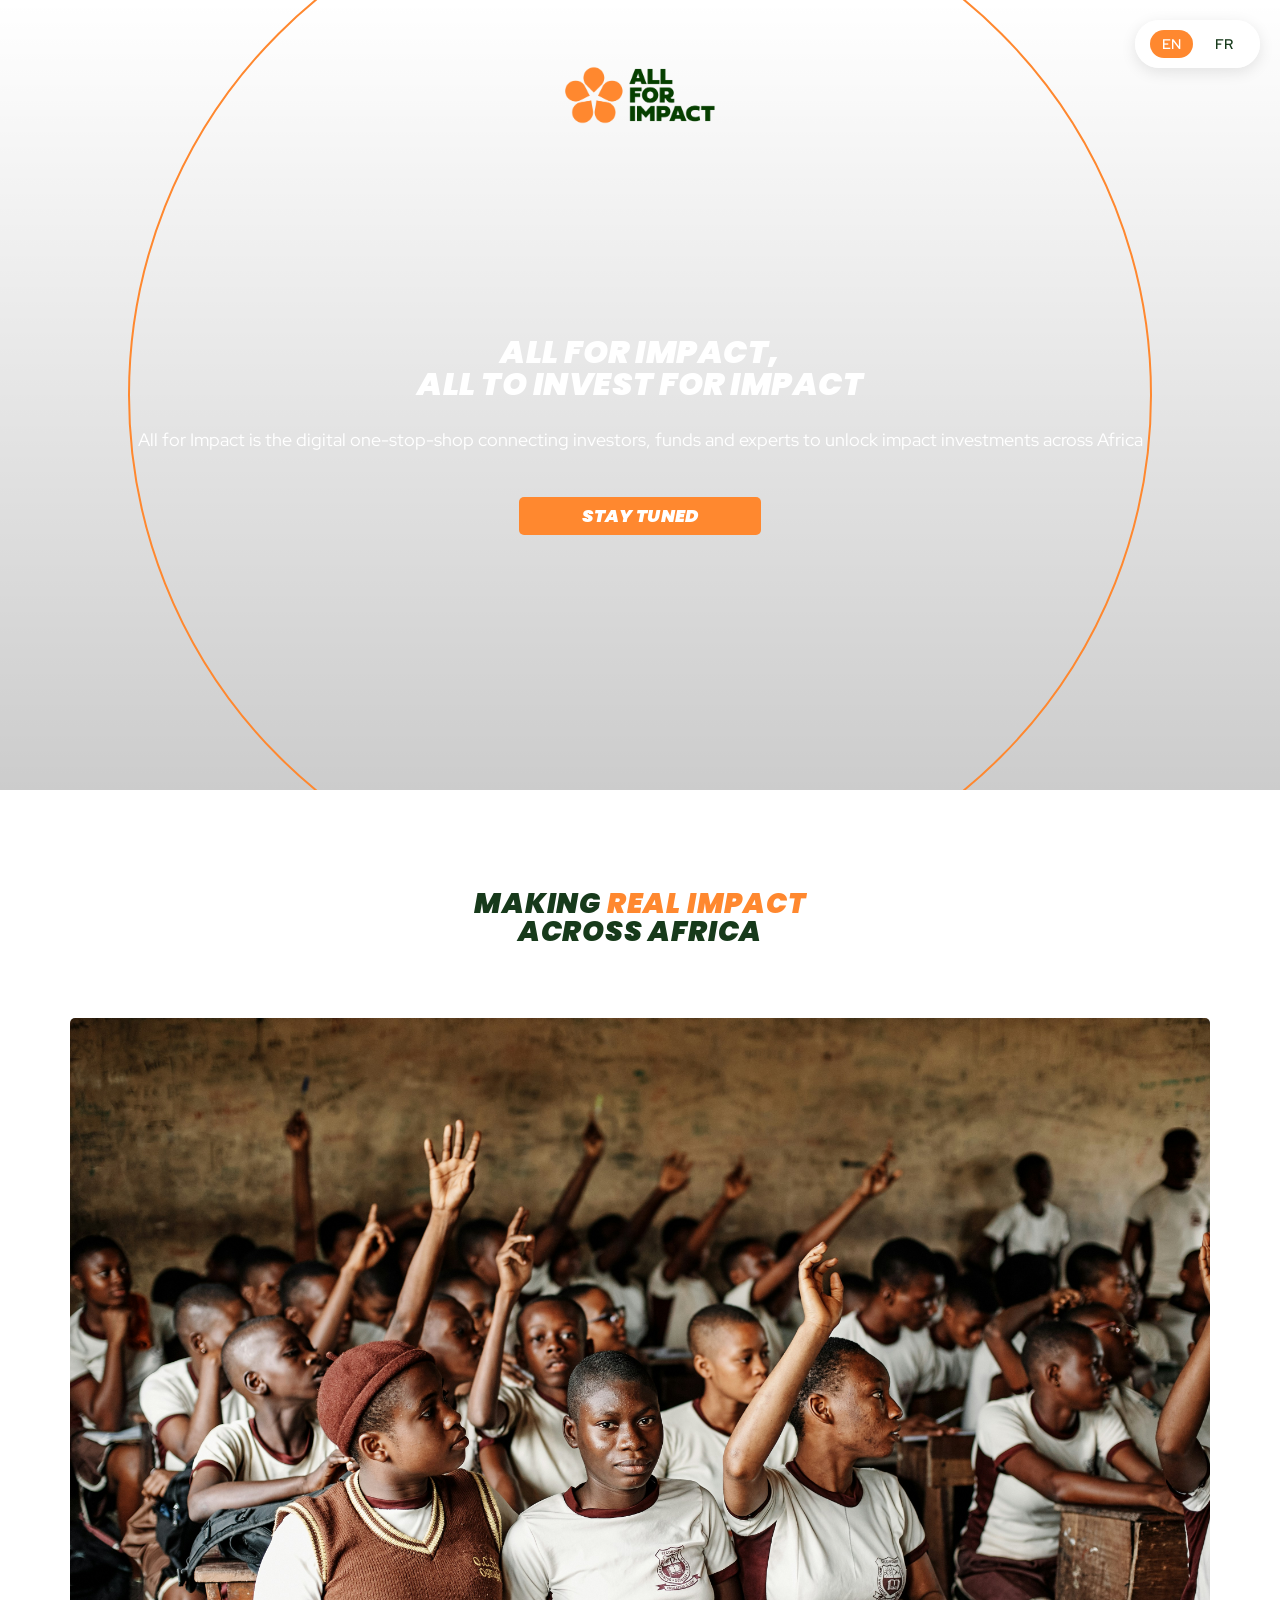
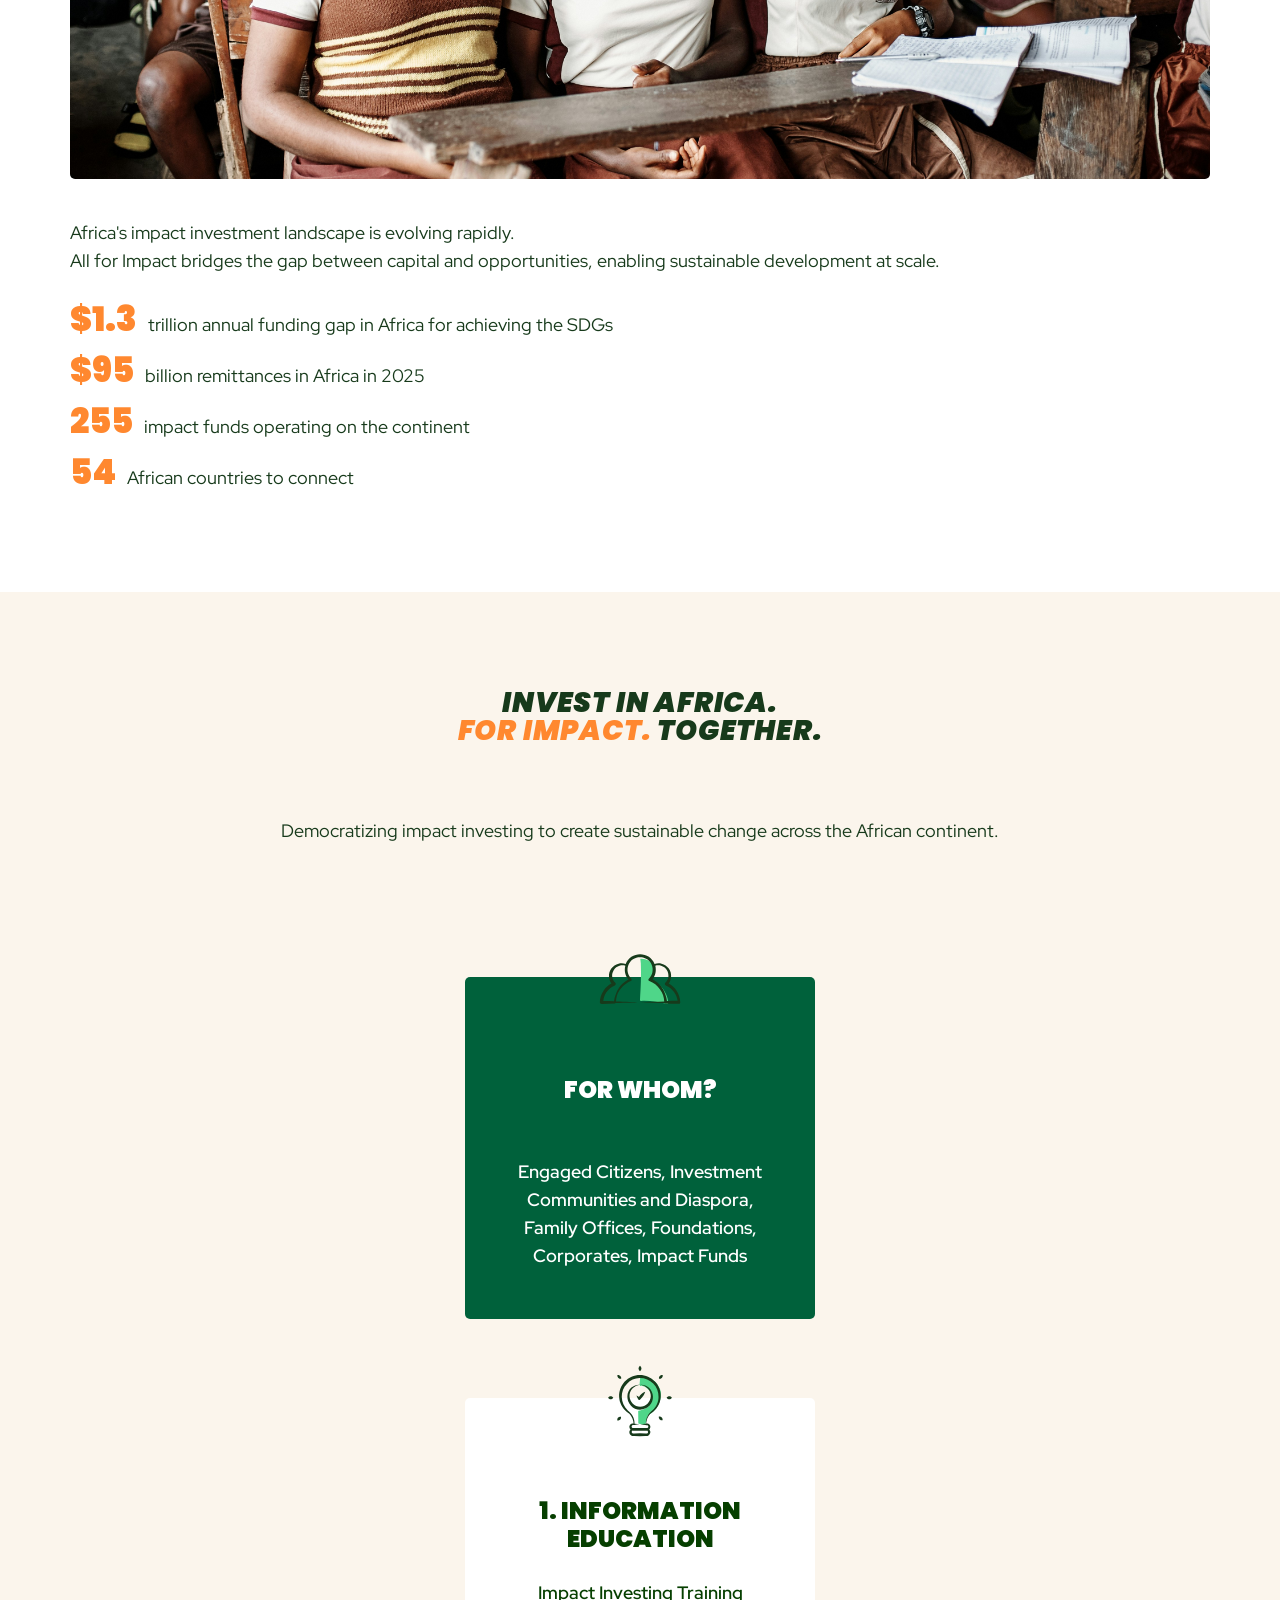
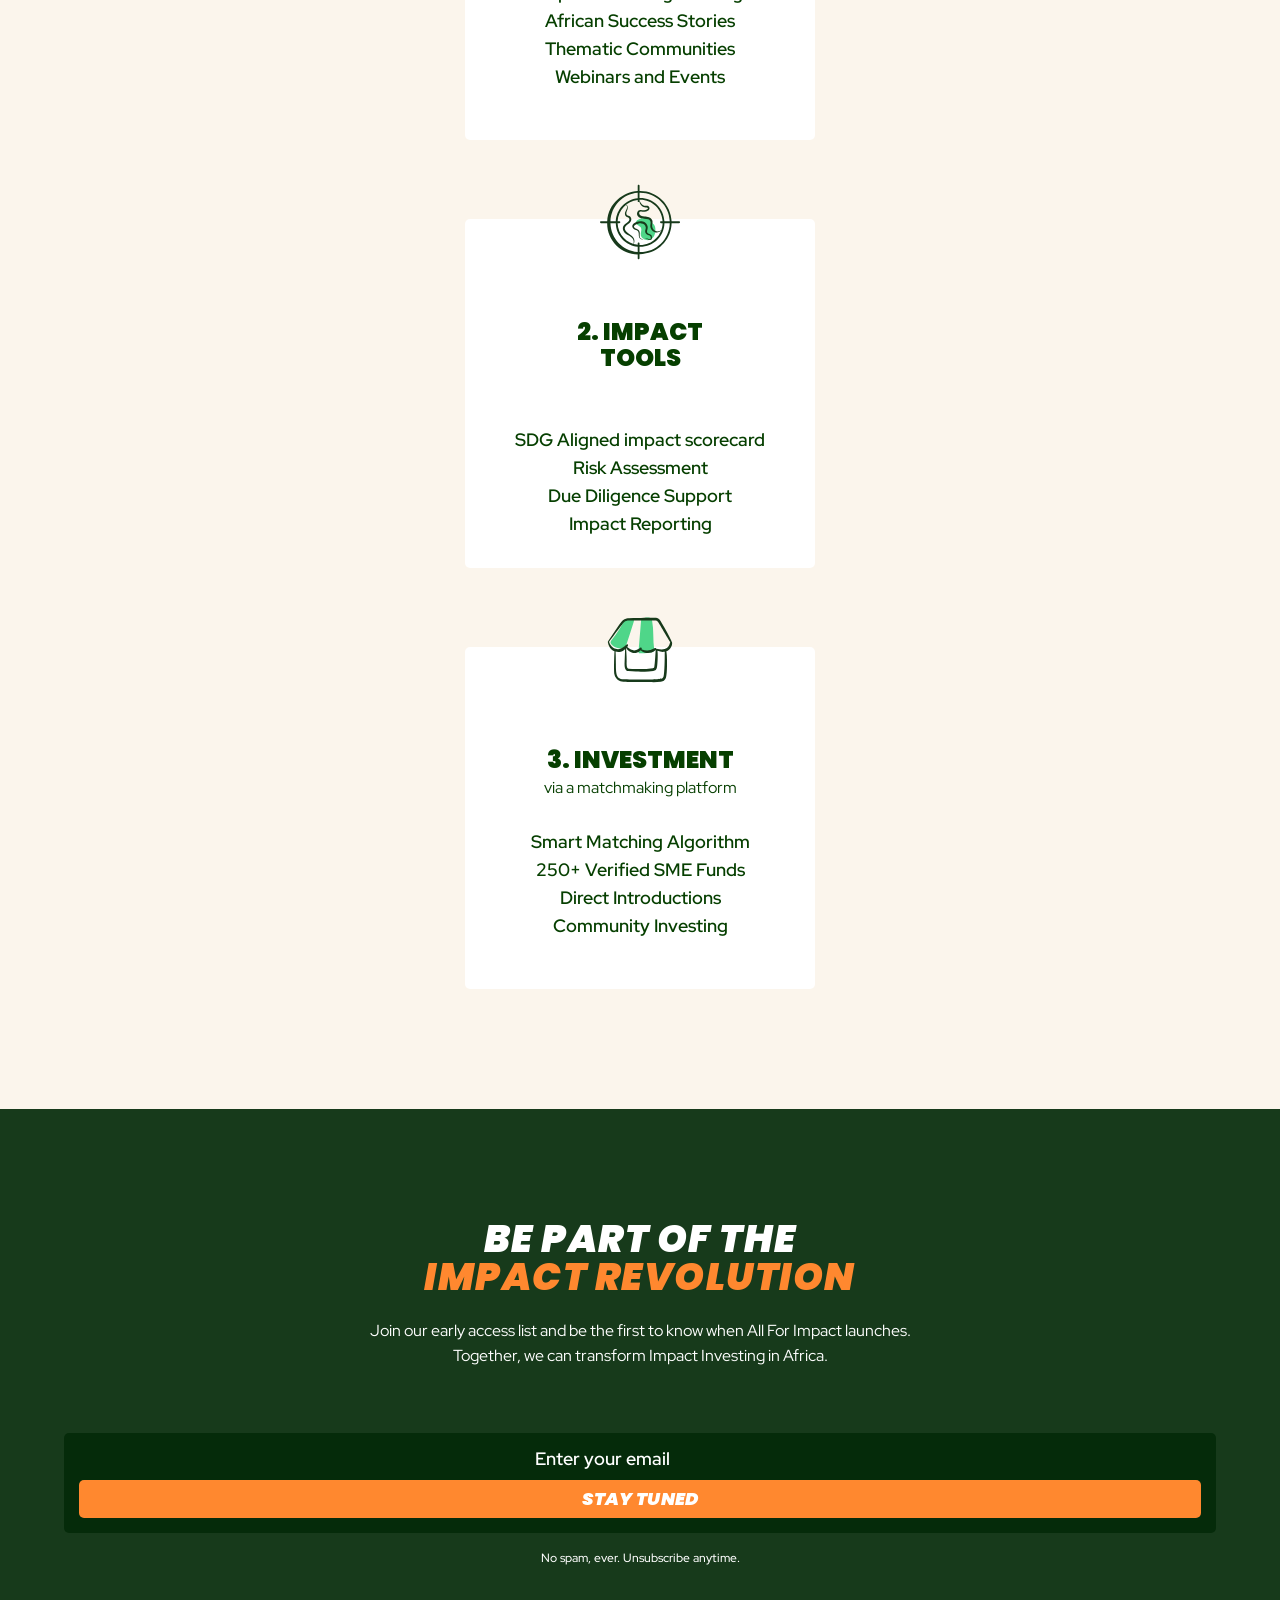
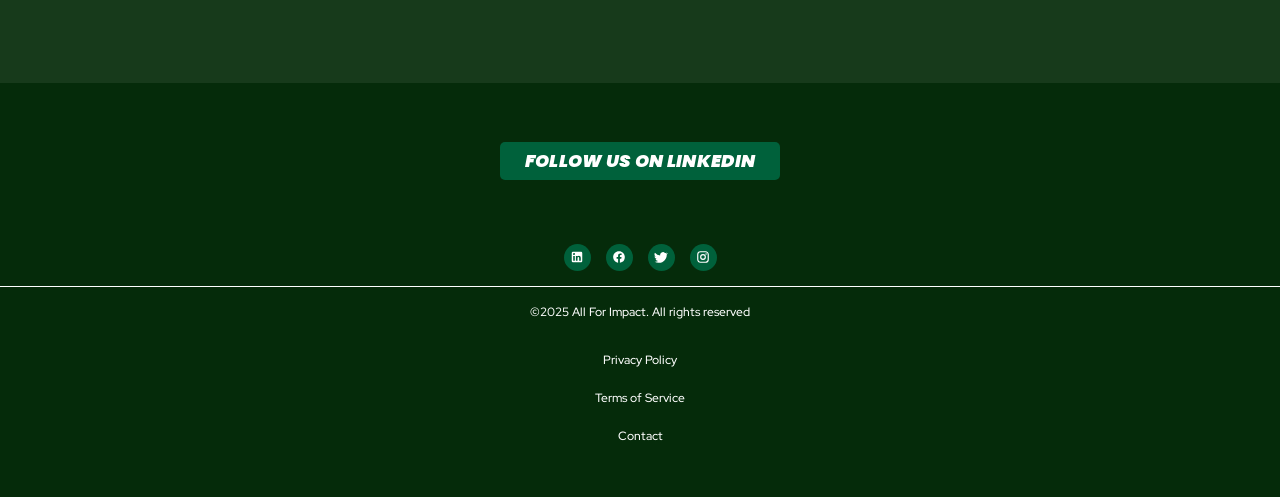
==== index.html @ 0223b040 "adapt design after review" ====
<!DOCTYPE html>
<html lang="en">
<head>
    <meta charset="UTF-8">
    <meta name="viewport" content="width=device-width, initial-scale=1.0">
    <title>All For Impact - Impact Investment Platform for Africa</title>
     <link rel="preconnect" href="https://fonts.googleapis.com">
    <link rel="preconnect" href="https://fonts.gstatic.com" crossorigin>
    <link href="https://fonts.googleapis.com/css2?family=Poppins:ital,wght@0,300;0,400;0,500;0,600;0,700;0,800;0,900;1,300;1,400;1,500;1,600;1,700;1,800;1,900&family=Red+Hat+Display:wght@300;400;500;600;700;800;900&display=swap" rel="stylesheet">
    <link rel="stylesheet" href="style.css">
    <!-- ... Tout votre CSS reste identique ... -->
    
</head>
<body>
    <!-- Language Switcher -->
    <div class="language-switcher">
        <button class="lang-btn" data-lang="en">EN</button>
        <button class="lang-btn" data-lang="fr">FR</button>
    </div>

    <!-- Hero Section -->
    <section class="hero">
        <div class="logo">
            <img src="images/logo.png" alt="All For Impact Logo">
        </div>
        <h1 data-i18n-html="hero.title"></h1>
        <p class="hero-subtitle" data-i18n="hero.subtitle"></p>
        <a href="#join" class="cta-btn" data-i18n="hero.cta"></a>
    </section>

    <!-- Impact Section -->
    <section class="impact-section">
        <div class="container">
            <h2 class="section-title" data-i18n-html="impact.title"></h2>

            <div class="impact-layout">
                <div>
                    <img src="images/kids.jpg" 
                         alt="Students in African classroom" 
                         class="impact-image">
                </div>

                <div class="impact-text-content">
                    <p data-i18n-html="impact.description"></p>

                    <div class="stats-grid">
                        <div class="stat-item">
                            <span class="stat-number" data-i18n="impact.stat1.number"></span>
                            <span class="stat-label" data-i18n="impact.stat1.label"></span>
                        </div>
                        <div class="stat-item">
                            <span class="stat-number" data-i18n="impact.stat2.number"></span>
                            <span class="stat-label" data-i18n="impact.stat2.label"></span>
                        </div>
                        <div class="stat-item">
                            <span class="stat-number" data-i18n="impact.stat3.number"></span>
                            <span class="stat-label" data-i18n="impact.stat3.label"></span>
                        </div>
                        <div class="stat-item">
                            <span class="stat-number" data-i18n="impact.stat4.number"></span>
                            <span class="stat-label" data-i18n="impact.stat4.label"></span>
                        </div>
                    </div>
                </div>
            </div>
        </div>
    </section>

    <section class="pillars-section">
    <div class="container">
        <div class="pillars-intro">
            <h2 class="section-title" data-i18n-html="pillars.title"></h2>
            <p class="pillars-subtitle" data-i18n-html="pillars.subtitle"></p>
        </div>
        <div class="pillars-grid">
            <!-- FOR WHOM -->
            <div class="pillar-card primary">
                <div class="pillar-icon">
                    <img src="images/SVG/people.svg" alt="People Icon">
                </div>
                <h3 class="pillar-title" data-i18n-html="pillars.forWhom.title"></h3>
                <ul class="pillar-list">
                    <li data-i18n-html="pillars.forWhom.content"></li>
                </ul>
            </div>

            <!-- INFORMATION EDUCATION -->
            <div class="pillar-card">
                <div class="pillar-icon">
                    <img src="images/SVG/light.svg" alt="Education Icon">
                </div>
                <h3 class="pillar-title" data-i18n-html="pillars.information.title"></h3>
                <ul class="pillar-list">
                    <li data-i18n-html="pillars.information.content"></li>
                </ul>
            </div>

            <!-- IMPACT -->
            <div class="pillar-card">
                <div class="pillar-icon">
                    <img src="images/SVG/impact.svg" alt="Impact Icon">
                </div>
                <h3 class="pillar-title" data-i18n-html="pillars.impact.title"></h3>
                <ul class="pillar-list">
                    <li data-i18n-html="pillars.impact.content"></li>
                </ul>
            </div>

            <!-- INVESTMENT -->
            <div class="pillar-card">
                <div class="pillar-icon">
                    <img src="images/SVG/marketplace.svg" alt="Investment Icon">
                </div>
                <h3 class="pillar-title" data-i18n-html="pillars.investment.title"></h3>
                <ul class="pillar-list mt-m15">
                    <li data-i18n-html="pillars.investment.content"></li>
                </ul>
            </div>
        </div>
    </div>
</section>

    <!-- Footer -->
    <section class="cta-footer" id="join">
        <div class="cta-content">
            <h2 data-i18n-html="cta.title"></h2>
            <p data-i18n-html="cta.subtitle"></p>

            <!-- Formulaire Mailchimp -->
             <form class="email-form" 
                  method="POST" 
                  target="_blank"
                  onsubmit="return handleMailchimpSubmit(event)">
                
                <!-- Email Field -->
                <input type="email" 
                       name="EMAIL" 
                       class="email-input" 
                       data-i18n-placeholder="cta.emailPlaceholder" 
                       required>
                
                <!-- Hidden Language Field -->
                <input type="hidden" name="LANG" id="langField" value="">
                
                <!-- Anti-bot field (keep exactly as is) -->
                <div style="position: absolute; left: -5000px;" aria-hidden="true">
                    <input type="text" name="b_ca86690bcd087bc874cc2f0c2_4f36b87874" tabindex="-1" value="">
                </div>
                
                <button type="submit" class="email-submit" data-i18n="cta.button"></button>
            </form>
             <!-- Success Message -->
            <div class="success-message" id="successMessage"></div>
            <p class="no-spam" data-i18n="cta.noSpam"></p>
        </div>

        <div class="social-section">
            <a href="https://www.linkedin.com/company/all-for-impact/" 
            class="follow-btn" data-i18n="social.followLinkedIn" target="_blank"></a>

            <div class="social-icons">
                <a href="https://www.linkedin.com/company/all-for-impact/" class="social-icon" aria-label="LinkedIn" target="_blank">
                    <svg viewBox="0 0 24 24">
                        <path d="M19 3a2 2 0 0 1 2 2v14a2 2 0 0 1-2 2H5a2 2 0 0 1-2-2V5a2 2 0 0 1 2-2h14m-.5 15.5v-5.3a3.26 3.26 0 0 0-3.26-3.26c-.85 0-1.84.52-2.32 1.3v-1.11h-2.79v8.37h2.79v-4.93c0-.77.62-1.4 1.39-1.4a1.4 1.4 0 0 1 1.4 1.4v4.93h2.79M6.88 8.56a1.68 1.68 0 0 0 1.68-1.68c0-.93-.75-1.69-1.68-1.69a1.69 1.69 0 0 0-1.69 1.69c0 .93.76 1.68 1.69 1.68m1.39 9.94v-8.37H5.5v8.37h2.77z"/>
                    </svg>
                </a>
                <a href="#" class="social-icon" aria-label="Facebook">
                    <svg viewBox="0 0 24 24">
                        <path d="M12 2.04C6.5 2.04 2 6.53 2 12.06C2 17.06 5.66 21.21 10.44 21.96V14.96H7.9V12.06H10.44V9.85C10.44 7.34 11.93 5.96 14.22 5.96C15.31 5.96 16.45 6.15 16.45 6.15V8.62H15.19C13.95 8.62 13.56 9.39 13.56 10.18V12.06H16.34L15.89 14.96H13.56V21.96A10 10 0 0 0 22 12.06C22 6.53 17.5 2.04 12 2.04Z"/>
                    </svg>
                </a>
                <a href="#" class="social-icon" aria-label="Twitter">
                    <svg viewBox="0 0 24 24">
                        <path d="M22.46 6c-.85.38-1.78.64-2.75.76a4.8 4.8 0 0 0 2.1-2.66c-.93.55-1.95.95-3.04 1.17a4.77 4.77 0 0 0-8.13 4.35A13.54 13.54 0 0 1 1.64 4.92a4.75 4.75 0 0 0 1.48 6.37 4.74 4.74 0 0 1-2.16-.6v.06c0 2.3 1.64 4.22 3.82 4.66a4.78 4.78 0 0 1-2.16.08 4.77 4.77 0 0 0 4.46 3.31A9.57 9.57 0 0 1 1 20.12 13.5 13.5 0 0 0 8.29 22c8.75 0 13.54-7.25 13.54-13.54 0-.21 0-.41-.01-.62.93-.67 1.74-1.5 2.38-2.45z"/>
                    </svg>
                </a>
                <a href="#" class="social-icon" aria-label="Instagram">
                    <svg viewBox="0 0 24 24">
                        <path d="M7.8,2H16.2C19.4,2 22,4.6 22,7.8V16.2A5.8,5.8 0 0,1 16.2,22H7.8C4.6,22 2,19.4 2,16.2V7.8A5.8,5.8 0 0,1 7.8,2M7.6,4A3.6,3.6 0 0,0 4,7.6V16.4C4,18.39 5.61,20 7.6,20H16.4A3.6,3.6 0 0,0 20,16.4V7.6C20,5.61 18.39,4 16.4,4H7.6M17.25,5.5A1.25,1.25 0 0,1 18.5,6.75A1.25,1.25 0 0,1 17.25,8A1.25,1.25 0 0,1 16,6.75A1.25,1.25 0 0,1 17.25,5.5M12,7A5,5 0 0,1 17,12A5,5 0 0,1 12,17A5,5 0 0,1 7,12A5,5 0 0,1 12,7M12,9A3,3 0 0,0 9,12A3,3 0 0,0 12,15A3,3 0 0,0 15,12A3,3 0 0,0 12,9Z"/>
                    </svg>
                </a>
            </div>

            <div class="footer-content">
                <div data-i18n="footer.copyright"></div>
                <div class="footer-links">
                    <a href="#" data-i18n="footer.privacy"></a>
                    <a href="#" data-i18n="footer.terms"></a>
                    <a href="#" data-i18n="footer.contact"></a>
                </div>
            </div>
        </div>
    </section>

    <!-- ============================================ -->
    <!-- NOUVEAU JAVASCRIPT AVEC CHARGEMENT JSON -->
    <!-- ============================================ -->
    
    <!-- Script Netlify Identity (pour authentification CMS) -->
    <script src="https://identity.netlify.com/v1/netlify-identity-widget.js"></script>

    <script>
        // ============================================
        // VARIABLES GLOBALES
        // ============================================
        
        // Variable pour stocker les traductions (sera remplie depuis les JSON)
        let translations = {
            en: {},
            fr: {}
        };
        
        // Variable pour stocker la config générale
        let siteConfig = {};

        // Variable pour stocker les images
        let siteImages = {};  

        // ============================================
        // CHARGEMENT DU CONTENU DEPUIS LES FICHIERS JSON
        // ============================================
        
        async function loadContent() {
            try {
             
                // Charger le contenu français
                const frResponse = await fetch('/content/fr.json');
                if (!frResponse.ok) throw new Error('Erreur chargement FR');
                translations.fr = await frResponse.json();
               
                
                // Charger le contenu anglais
                const enResponse = await fetch('/content/en.json');
                if (!enResponse.ok) throw new Error('Erreur chargement EN');
                translations.en = await enResponse.json();
               
                
                // Charger la configuration
                const configResponse = await fetch('/content/config.json');
                if (!configResponse.ok) throw new Error('Erreur chargement config');
                siteConfig = await configResponse.json();
        
                // Charger les images
                const imagesResponse = await fetch('/content/images.json');
                siteImages = await imagesResponse.json();


                // Mettre à jour les images dynamiquement
                updateImages(siteImages);
                updateConfig(siteConfig);
                // Mettre à jour les liens sociaux dynamiquement
                updateSocialLinks(siteConfig.socialLinks);
                
                // Initialiser la langue
                const initialLang = getInitialLanguage();
                applyTranslations(initialLang);
            
                
            } catch (error) {
                console.error('❌ Erreur lors du chargement:', error);
                
                // FALLBACK : Si les fichiers JSON ne chargent pas, utiliser le contenu de secours
                console.warn('⚠️ Utilisation du contenu de secours (fallback)');
                useFallbackContent();
            }
        }

        // ============================================
        // CONTENU DE SECOURS (si JSON ne charge pas)
        // ============================================
        
        function useFallbackContent() {
            // Copier votre contenu actuel ici en cas d'erreur
            translations = {
                en: {
                    hero: {
                        title: "ALL FOR IMPACT,<br> ALL TO INVEST FOR IMPACT",
                        subtitle: "All for Impact is the digital one-stop-shop connecting investors, funds and experts to unlock impact investments across Africa",
                        cta: "STAY TUNED"
                    },
                    impact: {
                        title: "MAKING <span class='orange'>REAL IMPACT</span><br>ACROSS AFRICA",
                        description: "Africa's impact investment landscape is evolving rapidly. <br> All for Impact bridges the gap between capital and opportunities, enabling sustainable development at scale.",
                        stat1: {
                            number: "$1.3",
                            label: "trillion annual funding gap in Africa for achieving the SDGs"
                        },
                        stat2: {
                            number: "$95",
                            label: "billion remittances in Africa in 2025"
                        },
                        stat3: {
                            number: "255",
                            label: "impact funds operating on the continent"
                        },
                        stat4: {
                            number: "54",
                            label: "African countries to connect"
                        }
                    },
                    pillars: {
                        title: "INVEST IN AFRICA.<br><span class='orange'>FOR IMPACT.</span> TOGETHER.",
                        subtitle: "Democratizing impact investing to create sustainable change across the African continent.",
                        forWhom: {
                            title: "FOR WHOM?<br><span style='display: block; margin-top: 2px; opacity: 0;'>.</span>",
                            content: "Engaged Citizens, Investment Communities and Diaspora, Family Offices, Foundations, Corporates, Impact Funds"
                        },
                        information: {
                            title: "1. INFORMATION<br><span style='display: block; margin-top: 2px;'>EDUCATION</span>",
                            content: "Impact Investing Training<br>African Success Stories<br>Thematic Communities<br>Webinars and Events"
                        },
                        impact: {
                            title: "2. IMPACT <br> TOOLS <br><span style='display: block; margin-top: 2px; opacity: 0;'>.</span>",
                            content: "SDG Aligned impact scorecard <br>Risk Assessment<br>Due Diligence Support<br>Impact Reporting"
                        },
                        investment: {
                            title: "3. INVESTMENT<br><span style='font-size: 16px; font-weight: 400; font-family: Red Hat Display, sans-serif; display: block; margin-top: 2px;'>via a matchmaking platform</span>",
                            content: "Smart Matching Algorithm<br>250+ Verified SME Funds<br>Direct Introductions<br>Community Investing"
                        }
                    },
                    cta: {
                        title: "BE PART OF THE<br><span class='orange'>IMPACT REVOLUTION</span>",
                        subtitle: "Join our early access list and be the first to know when All For Impact launches.<br>Together, we can transform Impact Investing in Africa.",
                        emailPlaceholder: "Enter your email",
                        button: "STAY TUNED",
                        noSpam: "No spam, ever. Unsubscribe anytime.",
                        successMessage: "Thank you! Check your email to confirm your subscription."
                    },
                    social: {
                        followLinkedIn: "FOLLOW US ON LINKEDIN"
                    },
                    footer: {
                        copyright: "©2025 All For Impact. All rights reserved",
                        privacy: "Privacy Policy",
                        terms: "Terms of Service",
                        contact: "Contact"
                    }
                },
                fr: {
                    hero: {
                        title: "TOUT POUR L'IMPACT,<br> TOUS POUR INVESTIR AVEC IMPACT",
                        subtitle: "All for Impact est une plateforme digitale « one-stop-shop » qui connecte investisseurs, fonds et experts afin de libérer le potentiel de l'investissement à impact à travers l'Afrique.",
                        cta: "RESTEZ INFORMÉ.E"
                    },
                    impact: {
                        title: "UN IMPACT <span class='orange'>CONCRET</span><br>À L'ÉCHELLE DU CONTINENT AFRICAIN",
                        description: "L'écosystème de l'investissement à impact en Afrique évolue rapidement. All for Impact crée le lien entre ceux qui souhaitent investir pour des causes qui leur tiennent à cœur et les opportunités d'investissement à impact, pour permettre un développement durable et responsable sur le continent.",
                        stat1: {
                            number: "1 300",
                            label: "milliards USD de déficit annuel de financement pour atteindre les ODD en Afrique"
                        },
                        stat2: {
                            number: "90",
                            label: "milliards USD de flux de la diaspora vers le continent"
                        },
                        stat3: {
                            number: "255",
                            label: "fonds à impact actifs sur le continent"
                        },
                        stat4: {
                            number: "54",
                            label: "pays africains à connecter"
                        }
                    },
                    pillars: {
                        title: "INVESTIR EN AFRIQUE.<br><span class='orange'>POUR L'IMPACT.</span> ENSEMBLE.",
                        subtitle: "Démocratiser l'investissement à impact pour générer un changement durable à travers le continent africain.",
                        forWhom: {
                            title: "POUR QUI ?<br><span style='display: block; margin-top: 2px; opacity: 0;'>.</span>",
                            content: "Citoyens engagés, Communautés d'investisseurs et diasporas, Family offices & fondations, Entreprises & fonds à impact"
                        },
                        information: {
                            title: "1. INFORMATION<br><span style='display: block; margin-top: 2px;'>& FORMATION</span>",
                            content: "Formation à l'investissement à impact<br>Success stories africaines<br>Communautés thématiques<br>Webinaires et événements"
                        },
                        impact: {
                            title: "2. IMPACT<br>OUTILS<span style='display: block; margin-top: 2px; opacity: 0;'>.</span>",
                            content: "Scorecard à impact alignée sur les ODD<br>Analyse des risques<br>Appui à la due diligence<br>Reporting d'impact"
                        },
                        investment: {
                            title: "3. INVESTISSEMENT<br><span style='font-size: 16px; font-weight: 400; font-family: Red Hat Display, sans-serif; display: block; margin-top: 2px;'>via plateforme de mise en relation</span>",
                            content: "Mise en relation intelligente <br>Plus de 250 fonds PME vérifiés<br>Investissement communautaire<br>"
                        }
                    },
                    cta: {
                        title: "SOYEZ<span class='orange'> ACTEURS DE L'IMPACT</span>",
                        subtitle: "Inscrivez-vous à la liste d'accès anticipé et soyez informé·e en priorité du lancement d'All for Impact.<br>Ensemble, développons l'investissement à impact en Afrique.",
                        emailPlaceholder: "Entrez votre adresse email",
                        button: "RESTEZ INFORMÉ.E",
                        noSpam: "Aucun spam. Désinscription possible à tout moment.",
                        successMessage: "Merci ! Vérifiez votre boîte mail pour confirmer votre inscription."
                    },
                    social: {
                        followLinkedIn: "SUIVEZ-NOUS SUR LINKEDIN"
                    },
                    footer: {
                        copyright: "©2025 All For Impact. Tous droits réservés",
                        privacy: "Politique de confidentialité",
                        terms: "Conditions d'utilisation",
                        contact: "Contact"
                    }
                }
            };
            
            // Appliquer les traductions en mode fallback
            const initialLang = getInitialLanguage();
            applyTranslations(initialLang);
        }
        function updateImages(images) {
            if (!images) return;
            
            // Logo
            const logoImg = document.querySelector('.logo img');
            if (logoImg && images.logo) logoImg.src = images.logo;
            
            // Image hero (fond - si vous voulez le rendre dynamique)
            const heroSection = document.querySelector('.hero');
            if (heroSection && images.hero) {
                heroSection.style.backgroundImage = `linear-gradient(rgba(0, 0, 0, 0), rgba(0, 0, 0, 0.2)), url('${images.hero}')`;
            }
            
            // Image des enfants
            const kidsImg = document.querySelector('.impact-image');
            if (kidsImg && images.kids) kidsImg.src = images.kids;
            
            // Icônes des piliers
            if (images.pillars_icons) {
                const pillarsIcons = document.querySelectorAll('.pillar-icon img');
                if (pillarsIcons.length >= 4) {
                    pillarsIcons[0].src = images.pillars_icons.people;
                    pillarsIcons[1].src = images.pillars_icons.light;
                    pillarsIcons[2].src = images.pillars_icons.impact;
                    pillarsIcons[3].src = images.pillars_icons.marketplace;
                }
            }
        }
        function updateConfig(config) {
            if (!config) return;

            // Mettre à jour l'URL Mailchimp
            const form = document.getElementById('mailchimpForm');
            if (form && config.mailchimpUrl) {
                form.action = config.mailchimpUrl;
            }

            // SEO - meta description
            const metaDesc = document.querySelector('meta[name="description"]');
            if (metaDesc && config.seoDescription) {
                metaDesc.setAttribute('content', config.seoDescription);
            }

            // Titre de la page
            if (config.siteName) {
                document.title = config.siteName + " - Impact Investment Platform for Africa";
            }
        }
        // ============================================
        // MISE À JOUR DES LIENS SOCIAUX
        // ============================================
        
        function updateSocialLinks(links) {
            if (!links) return;
            
            // Mettre à jour le bouton "Follow us on LinkedIn"
            const followBtn = document.querySelector('a.follow-btn');
            if (followBtn) followBtn.href = links.linkedin;
            
            // Mettre à jour les icônes sociales
            const socialIcons = document.querySelectorAll('.social-icon');
            if (socialIcons.length >= 4) {
                socialIcons[0].href = links.linkedin;  // LinkedIn
                socialIcons[1].href = links.facebook;  // Facebook
                socialIcons[2].href = links.twitter;   // Twitter
                socialIcons[3].href = links.instagram; // Instagram
            }
        }

        // ============================================
        // GESTION DES LANGUES
        // ============================================
        
        // Détecter la langue du navigateur
        function getBrowserLanguage() {
            const lang = navigator.language || navigator.userLanguage;
            return lang.startsWith('fr') ? 'fr' : 'en';
        }

        // Récupérer la langue sauvegardée ou celle du navigateur
        function getInitialLanguage() {
            return localStorage.getItem('preferredLanguage') || getBrowserLanguage();
        }

        // Appliquer les traductions sur la page
        function applyTranslations(lang) {
            const t = translations[lang];
            
            if (!t) {
                console.error('❌ Traduction non disponible pour:', lang);
                return;
            }
            
            
            // Mettre à jour tous les éléments avec data-i18n
            document.querySelectorAll('[data-i18n]').forEach(element => {
                const key = element.getAttribute('data-i18n');
                const value = key.split('.').reduce((obj, k) => obj?.[k], t);
                
                if (value) {
                    if (element.tagName === 'INPUT') {
                        element.placeholder = value;
                    } else {
                        element.textContent = value;
                    }
                }
            });

            // Mettre à jour les éléments avec du HTML (pour <br> et <span>)
            document.querySelectorAll('[data-i18n-html]').forEach(element => {
                const key = element.getAttribute('data-i18n-html');
                const value = key.split('.').reduce((obj, k) => obj?.[k], t);
                
                if (value) {
                    element.innerHTML = value;
                }
            });

            // Mettre à jour les placeholders séparément
            document.querySelectorAll('[data-i18n-placeholder]').forEach(element => {
                const key = element.getAttribute('data-i18n-placeholder');
                const value = key.split('.').reduce((obj, k) => obj?.[k], t);
                
                if (value) {
                    element.placeholder = value;
                }
            });

            // Mettre à jour le bouton actif
            document.querySelectorAll('.lang-btn').forEach(btn => {
                btn.classList.toggle('active', btn.getAttribute('data-lang') === lang);
            });

            // Mettre à jour l'attribut lang du HTML
            document.documentElement.lang = lang;

            // Sauvegarder la préférence
            localStorage.setItem('preferredLanguage', lang);
        }

        // ============================================
        // INITIALISATION AU CHARGEMENT DE LA PAGE
        // ============================================
        
        document.addEventListener('DOMContentLoaded', function() {
        
            // Charger le contenu depuis les fichiers JSON
            loadContent();

            // Boutons de changement de langue
            document.querySelectorAll('.lang-btn').forEach(btn => {
                btn.addEventListener('click', function() {
                    const lang = this.getAttribute('data-lang');
                    applyTranslations(lang);
                });
            });
        });

        // ============================================
        // FORMULAIRE MAILCHIMP
        // ============================================
        
        function handleMailchimpSubmit(event) {
            // Mettre à jour le champ de langue avant soumission
            const lang = localStorage.getItem('preferredLanguage') || 'en';
            document.getElementById('langField').value = lang;
            
            // Récupérer le message de succès
            const t = translations[lang];
            const successMsg = t?.cta?.successMessage || "Thank you!";
            
            // Afficher le message de succès après un court délai
            setTimeout(() => {
                const successElement = document.getElementById('successMessage');
                if (successElement) {
                    successElement.textContent = successMsg;
                    successElement.classList.add('show');
                    
                    // Masquer le message après 5 secondes
                    setTimeout(() => {
                        successElement.classList.remove('show');
                    }, 5000);
                }
            }, 500);
            
            // Laisser le formulaire se soumettre normalement
            return true;
        }

        // ============================================
        // SMOOTH SCROLL POUR LES LIENS D'ANCRAGE
        // ============================================
        
        document.querySelectorAll('a[href^="#"]').forEach(anchor => {
            anchor.addEventListener('click', function (e) {
                e.preventDefault();
                const target = document.querySelector(this.getAttribute('href'));
                if (target) {
                    target.scrollIntoView({ behavior: 'smooth' });
                }
            });
        });

        // ============================================
        // AUTHENTIFICATION NETLIFY IDENTITY
        // ============================================
        
        if (window.netlifyIdentity) {
            window.netlifyIdentity.on("init", user => {
                if (!user) {
                    window.netlifyIdentity.on("login", () => {
                        document.location.href = "/admin/";
                    });
                }
            });
        }
    </script>
</body>
</html>
---- style.css ----
* {
            margin: 0;
            padding: 0;
            box-sizing: border-box;
        }

        body {
            font-family: 'Red Hat Display', sans-serif;
            color: #173A1B;
            line-height: 1.6;
        }

        /* Language Switcher */
        .language-switcher {
            position: fixed;
            top: 20px;
            right: 20px;
            z-index: 1000;
            display: flex;
            gap: 10px;
            background: rgba(255, 255, 255, 0.95);
            padding: 10px 15px;
            border-radius: 25px;
            box-shadow: 0 4px 15px rgba(0, 0, 0, 0.1);
        }

        .lang-btn {
            background: transparent;
            border: none;
            font-family: 'Red Hat Display', sans-serif;
            font-weight: 600;
            font-size: 14px;
            color: #173A1B;
            cursor: pointer;
            padding: 5px 12px;
            border-radius: 15px;
            transition: all 0.3s;
        }

        .lang-btn.active {
            background: #FF882F;
            color: white;
        }

        .lang-btn:hover:not(.active) {
            background: #FBF5EC;
        }

        /* Hero Section */
        .hero {
            position: relative;
            height: 790px;
            display: flex;
            flex-direction: column;
            align-items: center;
            justify-content: flex-start;
            background: linear-gradient(rgba(0, 0, 0, -7), rgba(0, 0, 0, 0.2)),
                        url('images/hero.jpg') center/cover;
            overflow: hidden;
        }

        .hero::before {
            content: '';
            position: absolute;
            width: 1020px;
            height: 1020px;
            border: 2px solid #FF882F;
            border-radius: 50%;
            left: 50%;
            top: 50%;
            transform: translate(-50%, -50%);
            z-index: 0;
        }

        .hero > * {
            position: relative;
            z-index: 1;
        }

        .logo {
            position: relative;
            width: 240px;
            height: 110px;
            margin-top: 85px;
            margin-bottom: 200px;
            display: flex;
            align-items: center;
            justify-content: center;
        }

        .logo img {
            width: 100%;
            height: 100%;
            object-fit: contain;
        }

        .hero h1 {
            position: relative;
            width: 738px;
            font-family: 'Poppins', sans-serif;
            font-style: italic;
            font-weight: 900;
            font-size: 52px;
            line-height: 52px;
            text-align: center;
            color: #FFFFFF;
            margin-bottom: 26px;
            letter-spacing: 0.5px;
        }

        .hero-subtitle {
            position: relative;
            width: 538px;
            font-family: 'Red Hat Display', sans-serif;
            font-style: normal;
            font-weight: 400;
            font-size: 18px;
            line-height: 28px;
            text-align: center;
            color: #FFFFFF;
            margin-bottom: 43px;
        }

        .cta-btn {
            width: 242px;
            height: 38px;
            background: #FF882F;
            border-radius: 5px;
            display: flex;
            align-items: center;
            justify-content: center;
            font-family: 'Poppins', sans-serif;
            font-style: italic;
            font-weight: 900;
            font-size: 18px;
            line-height: 28px;
            color: #FFFFFF;
            text-decoration: none;
            transition: all 0.3s;
            letter-spacing: 0.3px;
        }

        .cta-btn:hover {
            transform: translateY(-2px);
            box-shadow: 0 10px 30px rgba(255, 136, 47, 0.4);
        }

        /* Impact Section */
        .impact-section {
            background: white;
            padding: 100px 0;
        }

        .container {
            max-width: 1280px;
            margin: 0 auto;
            padding: 0 70px;
        }

        .section-title {
            font-family: 'Poppins', sans-serif;
            font-style: italic;
            font-weight: 900;
            font-size: 38px;
            line-height: 38px;
            text-align: center;
            color: #173A1B;
            margin-bottom: 72px;
            letter-spacing: 0.8px;
        }

        .section-title .orange {
            color: #FF882F;
        }

        .impact-layout {
            display: grid;
            grid-template-columns: 494px 1fr;
            gap: 70px;
            align-items: start;
        }

        .impact-image {
            width: 494px;
            height: 329px;
            border-radius: 5px;
            object-fit: cover;
        }

        .impact-text-content {
            padding-top: 0;
        }

        .impact-text-content > p {
            font-family: 'Red Hat Display', sans-serif;
            font-weight: 400;
            font-size: 18px;
            line-height: 28px;
            color: #173A1B;
            margin-bottom: 33px;
        }

        .stats-grid {
            display: grid;
            grid-template-columns: repeat(2, 1fr);
            gap: 39px 37px;
        }

        .stat-item {
            background: transparent;
        }

        .stat-number {
            font-family: 'Poppins', sans-serif;
            font-weight: 900;
            font-size: 34px;
            line-height: 22px;
            color: #FF882F;
            margin-right: 8px;
        }

        .stat-label {
            font-family: 'Red Hat Display', sans-serif;
            font-weight: 400;
            font-size: 18px;
            line-height: 28px;
            color: #173A1B;
        }

        /* Pillars Section */
        .pillars-section {
            background: #FBF5EC;
            padding: 97px 0 120px;
        }

        .pillars-intro {
            text-align: center;
            margin-bottom: 132px;
        }

        .pillars-intro p {
            width: 904px;
            margin: 22px auto 0;
            font-family: 'Red Hat Display', sans-serif;
            font-weight: 400;
            font-size: 18px;
            line-height: 28px;
            text-align: center;
            color: #173A1B;
        }

        .pillars-grid {
            display: grid;
            grid-template-columns: repeat(4, 262px);
            gap: 31px;
            justify-content: center;
        }

        .pillar-card {
            width: 279px;
            min-height: 342px;
            background: #FFFFFF;
            border-radius: 5px;
            padding-top: 100px;
            padding-bottom: 30px;
            text-align: center;
            position: relative;
            display: flex;
            flex-direction: column;
        }

        .pillar-card.primary {
            background: #00613B;
        }

        .pillar-icon {
            position: absolute;
            width: 100px;
            height: 100px;
            left: 50%;
            transform: translateX(-50%);
            top: -47px;
            display: flex;
            align-items: center;
            justify-content: center;
        }

        .pillar-icon img {
            width: 100%;
            height: 100%;
        }

        .pillar-title {
            font-family: 'Poppins', sans-serif;
            font-weight: 900;
            font-size: 24px;
            line-height: 26px;
            text-align: center;
            color: #063F00;
            margin-bottom: 27px;
            padding: 0 20px;
            min-height: 54px;
            display: flex;
            flex-direction: column;
            align-items: center;
            justify-content: center;
            gap: 0px;
            word-wrap: break-word;
            hyphens: none;
        }

        .pillar-card.primary .pillar-title {
            color: #FFFFFF;
        }

        .pillar-title-main {
            font-weight: 900;
            font-size: 24px;
        }

        .pillar-title-sub {
            font-size: 16px;
            font-weight: 400;
            font-family: 'Red Hat Display', sans-serif;
            margin-top: 2px;
        }

        .pillar-list {
            list-style: none;
            font-family: 'Red Hat Display', sans-serif;
            font-weight: 600;
            font-size: 18px;
            line-height: 28px;
            text-align: center;
            color: #063F00;
            padding: 0 34px;
            flex: 1;
            display: flex;
            flex-direction: column;
            align-items: center;
            justify-content: flex-start;
        }

        .pillar-card.primary .pillar-list {
            color: #FFFFFF;
        }

        .pillar-list li {
            margin-bottom: 0;
        }

        /* CTA Footer Section */
        .cta-footer {
            background: #173A1B;
            padding-top: 111px;
            padding-bottom: 0;
            text-align: center;
            color: white;
        }

        .cta-footer h2 {
            font-family: 'Poppins', sans-serif;
            font-style: italic;
            font-weight: 900;
            font-size: 38px;
            line-height: 38px;
            text-align: center;
            color: #FFFFFF;
            margin-bottom: 22px;
            letter-spacing: 1.5px;
        }

        .cta-footer h2 .orange {
            color: #FF882F;
        }

        .cta-footer > p {
            width: 626px;
            margin: 0 auto 40px;
            font-family: 'Red Hat Display', sans-serif;
            font-weight: 400;
            font-size: 18px;
            line-height: 28px;
            text-align: center;
            color: #FFFFFF;
        }

        .email-form {
            position: relative;
            width: 650px;
            height: 62px;
            margin: 5% auto 11px;
            background: #052B0A;
            border-radius: 5px;
            display: flex;
            align-items: center;
            padding: 12px 12px 12px 32px;
        }

        .email-input {
            flex: 1;
            border: none;
            background: transparent;
            font-family: 'Red Hat Display', sans-serif;
            font-weight: 600;
            font-size: 18px;
            line-height: 22px;
            color: #FFFFFF;
            outline: none;
        }

        .email-input::placeholder {
            color: #FFFFFF;
        }

        .email-submit {
            width: 259px;
            height: 38px;
            background: #FF882F;
            border-radius: 5px;
            border: none;
            font-family: 'Poppins', sans-serif;
            font-style: italic;
            font-weight: 900;
            font-size: 18px;
            line-height: 28px;
            color: #FFFFFF;
            cursor: pointer;
            transition: all 0.3s;
            letter-spacing: 0.3px;
        }

        .email-submit:hover {
            background: #ff9d52;
        }

        .no-spam {
            font-family: 'Red Hat Display', sans-serif;
            font-weight: 500;
            font-size: 12px;
            line-height: 28px;
            text-align: center;
            color: #FFFFFF;
            margin-bottom: 111px;
        }

        /* Success Message */
        .success-message {
            display: none;
            width: 650px;
            margin: 20px auto;
            padding: 15px;
            background: rgba(79, 214, 137, 0.2);
            border: 2px solid #4FD689;
            border-radius: 5px;
            color: #4FD689;
            font-family: 'Red Hat Display', sans-serif;
            font-weight: 600;
            font-size: 16px;
            text-align: center;
        }

        .success-message.show {
            display: block;
        }

        /* Social Section */
        .social-section {
            background: #052B0A;
            padding: 59px 0 47px;
            position: relative;
        }

        .follow-btn {
            display: inline-block;
            width: auto;
            height: 38px;
            background: #00613B;
            border-radius: 5px;
            font-family: 'Poppins', sans-serif;
            font-style: italic;
            font-weight: 900;
            font-size: 18px;
            line-height: 38px;
            text-align: center;
            color: #FFFFFF;
            text-decoration: none;
            transition: all 0.3s;
            letter-spacing: 0.3px;
            padding: 0 25px;
            white-space: nowrap;
        }
        
        .social-section > a.follow-btn {
            display: block;
            width: fit-content;
            margin: 0 auto 64px;
        }

        .follow-btn:hover {
            background: #007a4a;
        }

        .social-icons {
            display: flex;
            justify-content: center;
            gap: 15px;
            max-width: 1280px;
            margin: 15px auto;
            padding: 0;
        }

        .social-icon {
            width: 27px;
            height: 27px;
            background: #00613B;
            border-radius: 50%;
            display: flex;
            align-items: center;
            justify-content: center;
            transition: all 0.3s;
        }

        .social-icon:hover {
            transform: translateY(-3px);
        }

        .social-icon svg {
            width: 14px;
            height: 14px;
            fill: white;
        }

        /* Footer */
        .footer-content {
            border-top: 0.5px solid #FFFFFF;
            padding: 11px 0 0;
            max-width: 1280px;
            margin: 0 auto;
            padding: 11px 70px 0;
            display: flex;
            justify-content: space-between;
            align-items: center;
        }

        .footer-content > div:first-child {
            font-family: 'Red Hat Display', sans-serif;
            font-weight: 500;
            font-size: 12px;
            line-height: 28px;
            color: #FFFFFF;
        }

        .footer-links {
            display: flex;
            gap: 44px;
        }

        .footer-links a {
            font-family: 'Red Hat Display', sans-serif;
            font-weight: 500;
            font-size: 12px;
            line-height: 28px;
            color: #FFFFFF;
            text-decoration: none;
            transition: color 0.3s;
        }

        .footer-links a:hover {
            color: #FF882F;
        }

        /* Responsive */
        @media (max-width: 1280px) {
            .hero h1 {
                width: 90%;
                font-size: 32px;
                line-height: 32px;
            }

            .hero-subtitle {
                width: 90%;
            }

            .logo {
                width: 180px;
                height: 82px;
                margin-top: 54px;
            }

            .section-title {
                font-size: 28px;
                line-height: 28px;
            }

            .impact-layout {
                grid-template-columns: 1fr;
                gap: 32px;
            }

            .impact-image {
                width: 100%;
                height: auto;
            }

            /* CORRECTION: Stats en une seule colonne sur mobile */
            .stats-grid {
                grid-template-columns: 1fr;
                gap: 20px;
            }

            .pillars-grid {
                grid-template-columns: 1fr;
                gap: 79px;
            }

            .pillar-card {
                width: 100%;
                max-width: 350px;
                margin: 0 auto;
            }

            .pillars-intro p {
                width: 90%;
            }

            .email-form,
            .success-message {
                width: 90%;
                flex-direction: column;
                height: auto;
                gap: 10px;
                padding: 15px;
            }

            .email-submit {
                width: 100%;
            }

            .social-icons {
                justify-content: center;
                padding: 0;
            }

            .footer-content {
                flex-direction: column;
                gap: 20px;
                text-align: center;
            }

            .footer-links {
                flex-direction: column;
                gap: 10px;
            }
        }

        @media (min-width: 1281px) {
            .pillars-grid {
                grid-template-columns: repeat(4, 262px);
                gap: 31px;
            }
        }
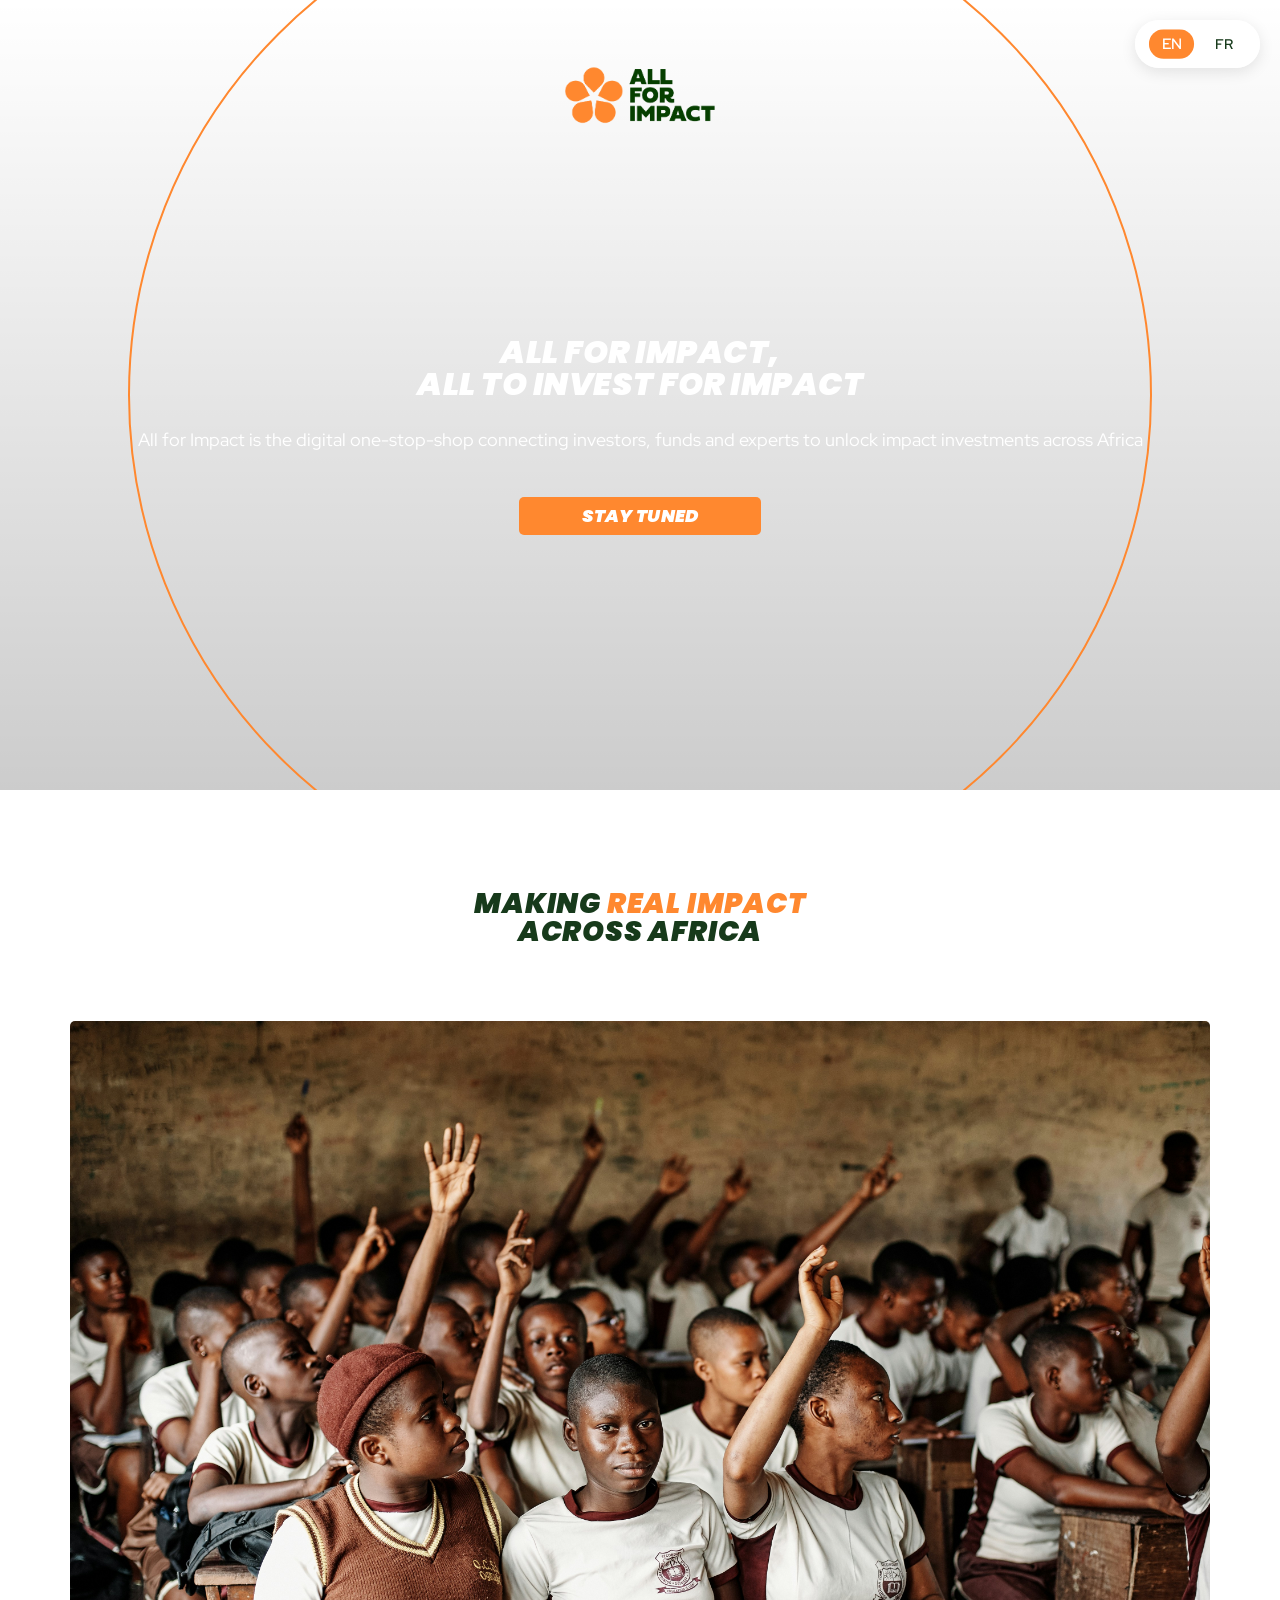
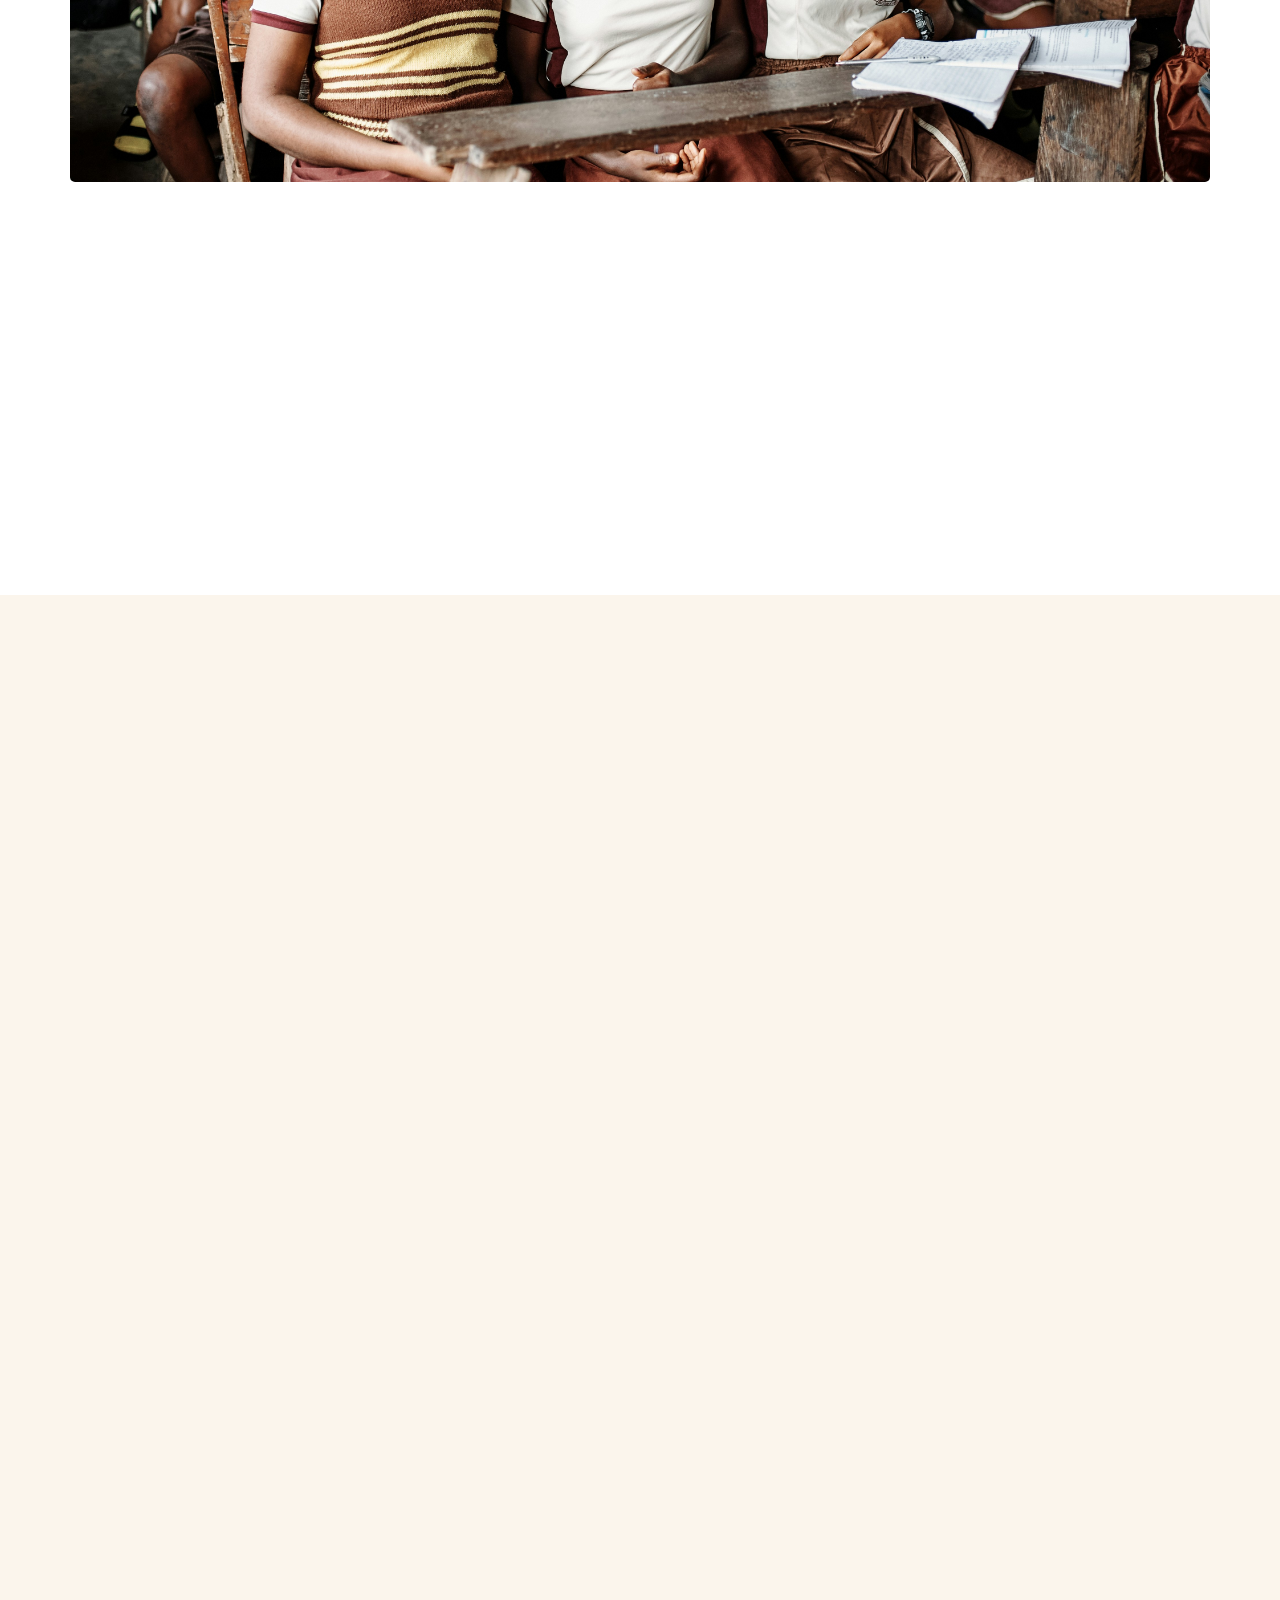
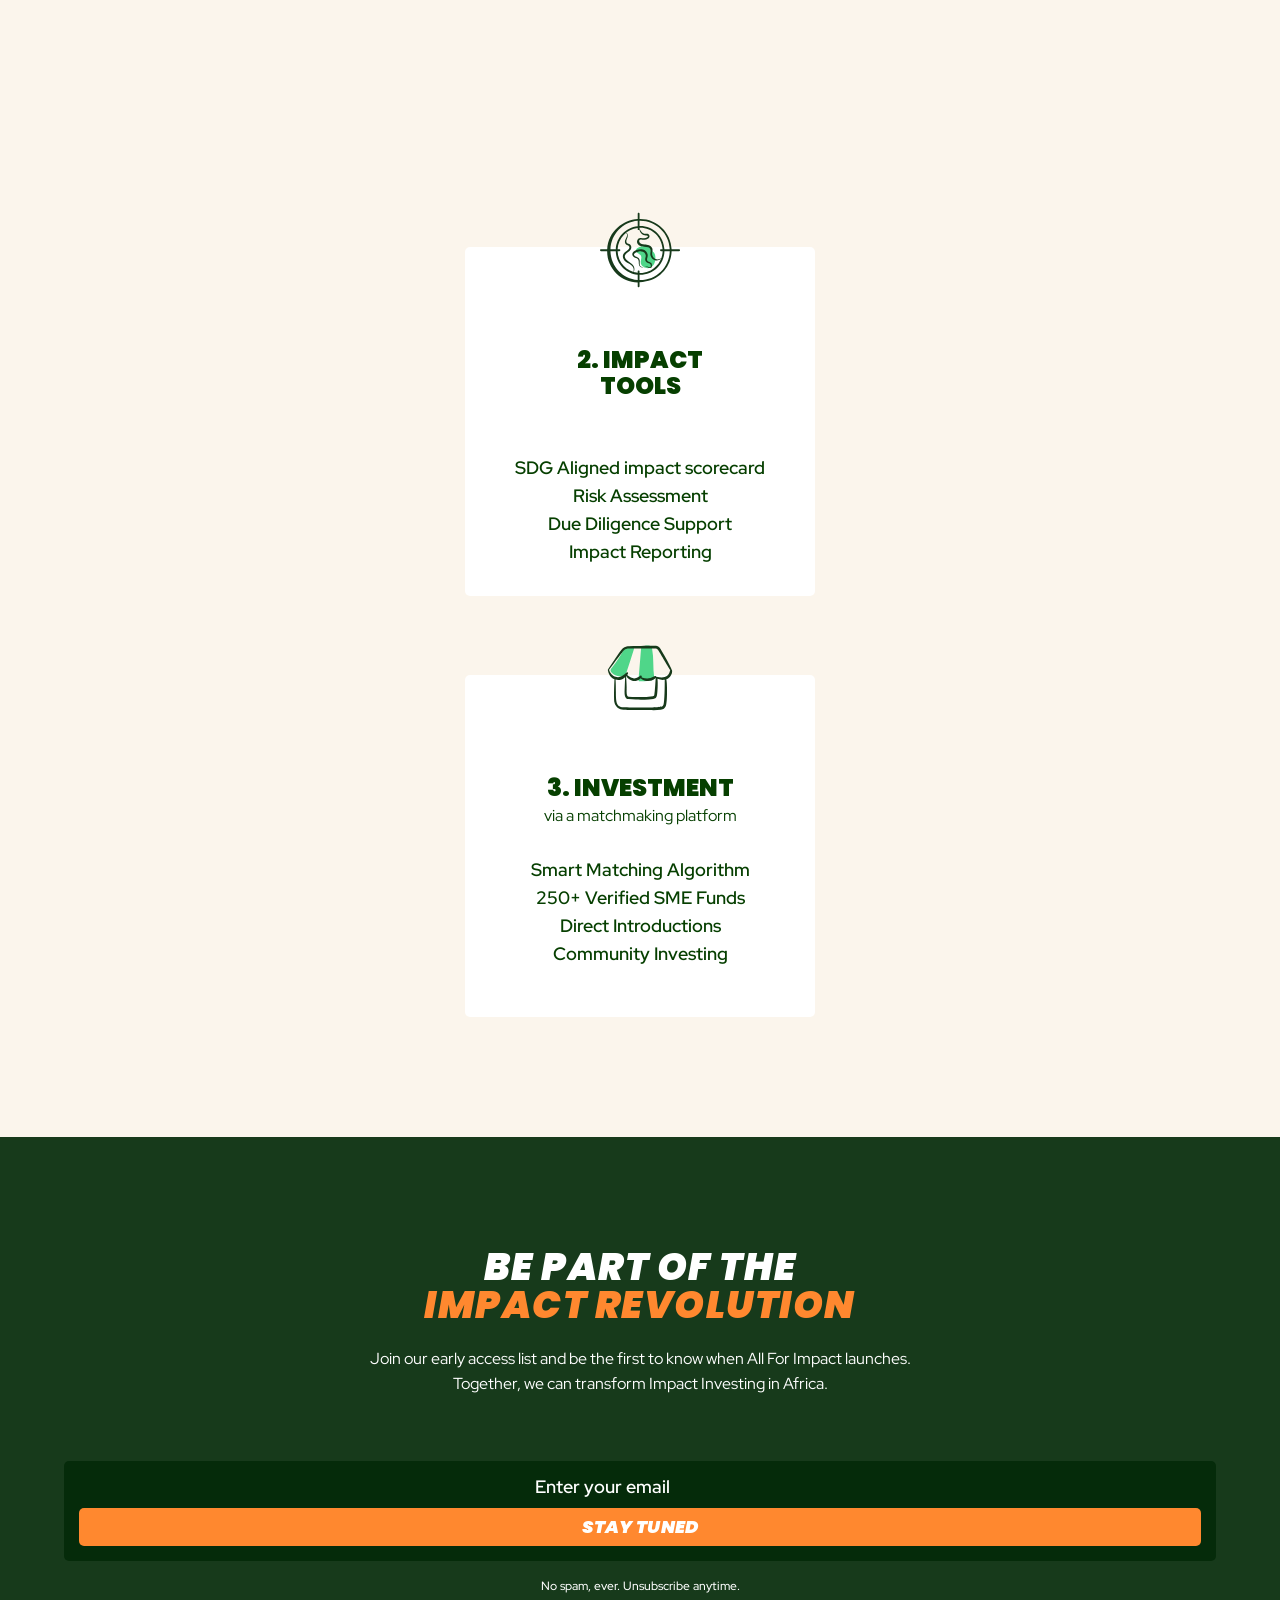
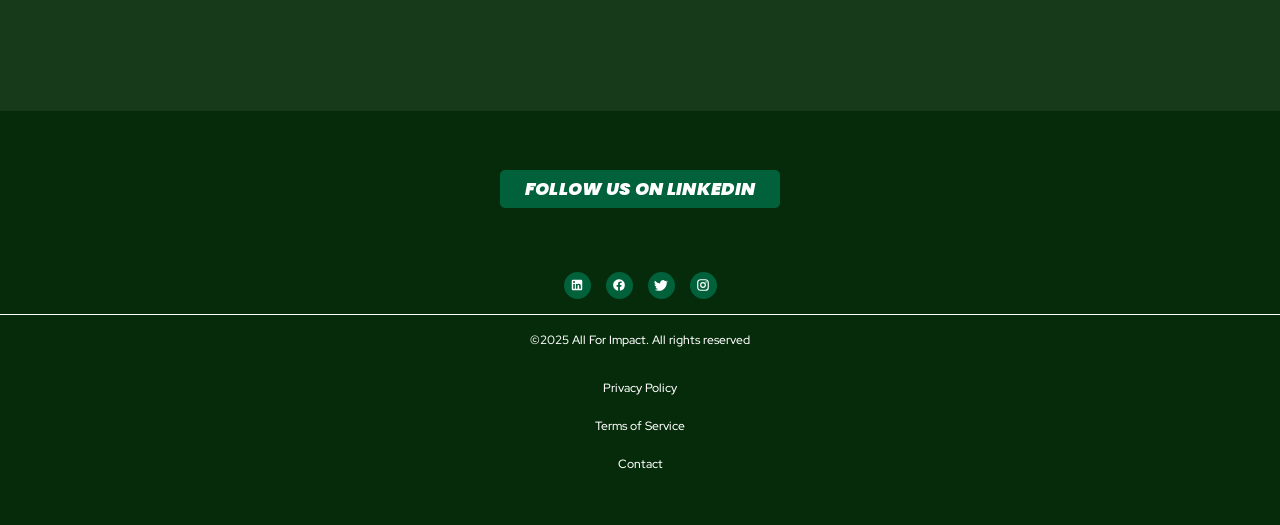
==== commit 3f563f73: "feat: add animation" ====
--- a/index.html
+++ b/index.html
@@ -8,6 +8,11 @@
     <link rel="preconnect" href="https://fonts.gstatic.com" crossorigin>
     <link href="https://fonts.googleapis.com/css2?family=Poppins:ital,wght@0,300;0,400;0,500;0,600;0,700;0,800;0,900;1,300;1,400;1,500;1,600;1,700;1,800;1,900&family=Red+Hat+Display:wght@300;400;500;600;700;800;900&display=swap" rel="stylesheet">
     <link rel="stylesheet" href="style.css">
+    <!-- Favicon -->
+    <link rel="icon" type="image/png" sizes="32x32" href="images/logo.png">
+    <link rel="icon" type="image/png" sizes="16x16" href="images/logo.png">
+    <link rel="apple-touch-icon" sizes="180x180" href="images/logo.png">
+    <meta name="theme-color" content="#173A1B">
     <!-- ... Tout votre CSS reste identique ... -->
     
 </head>
@@ -623,5 +628,6 @@
             });
         }
     </script>
+    <script src="animation.js"></script>
 </body>
 </html>
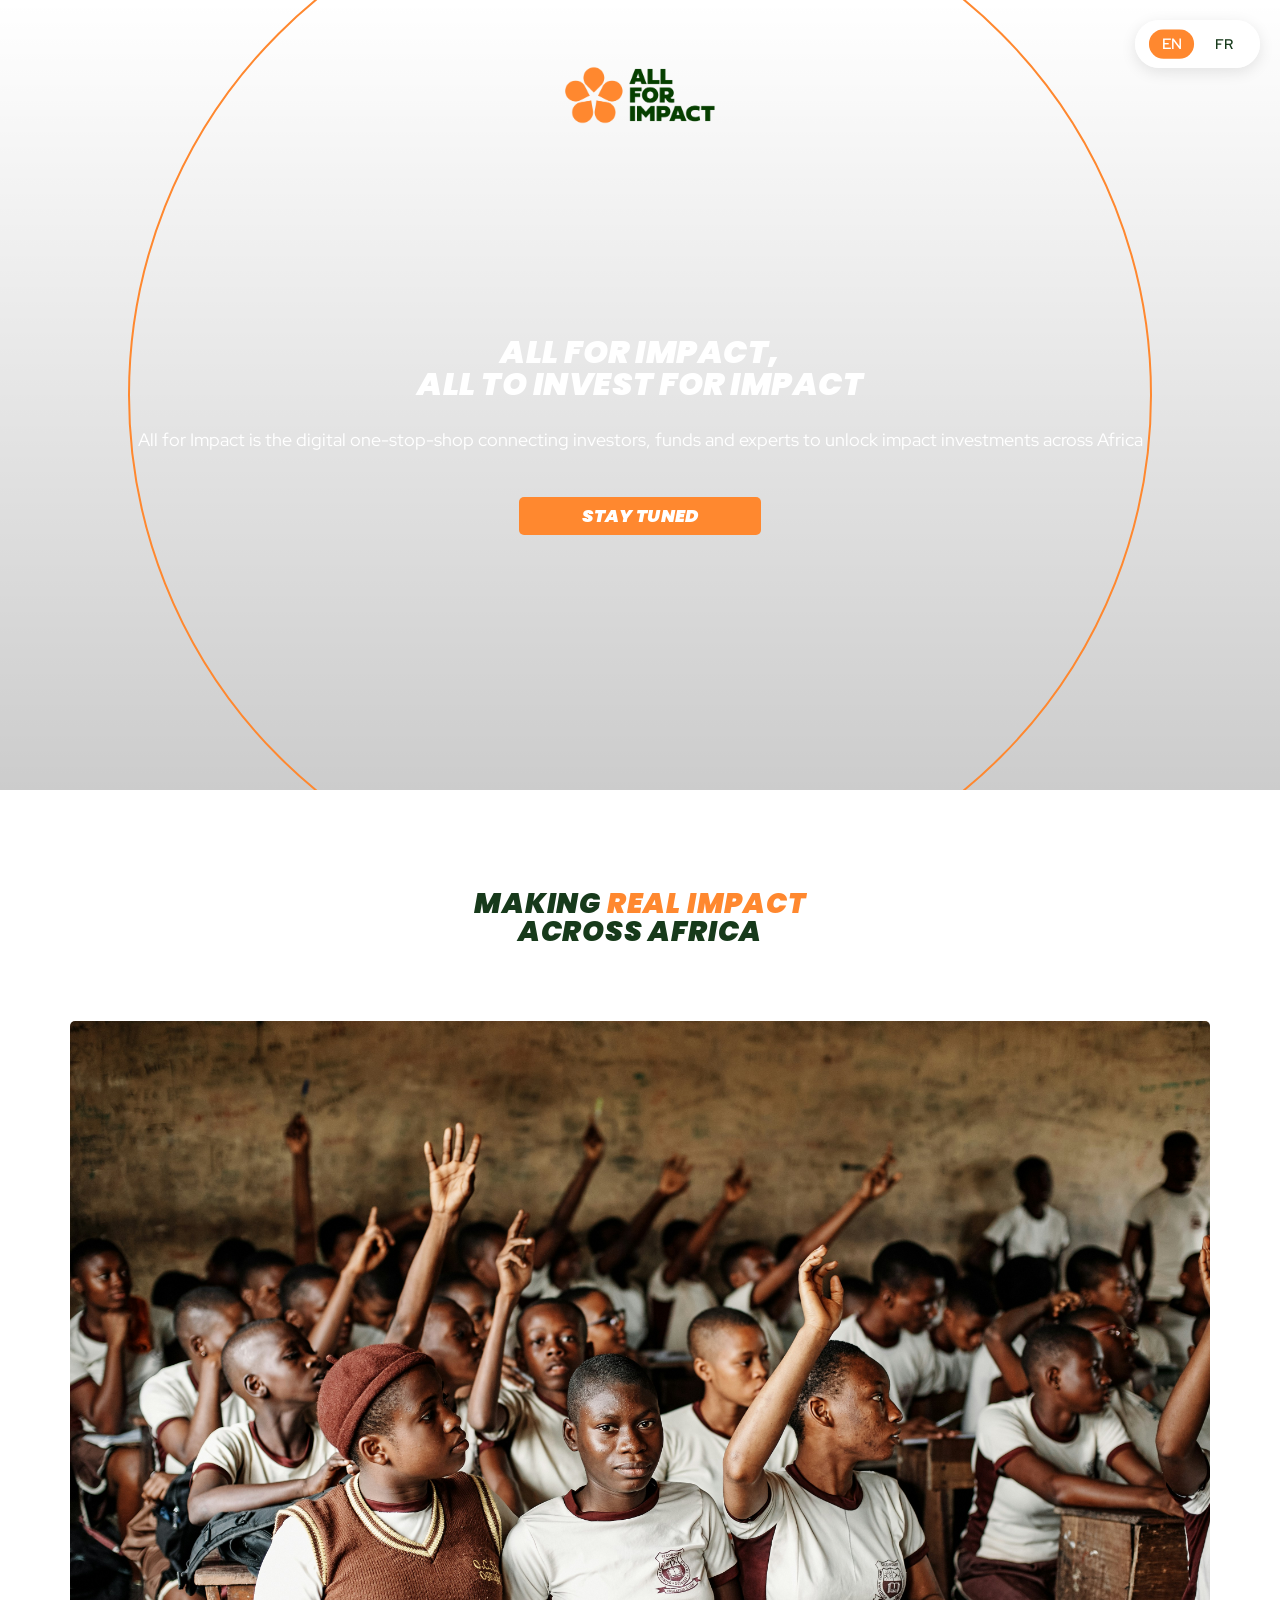
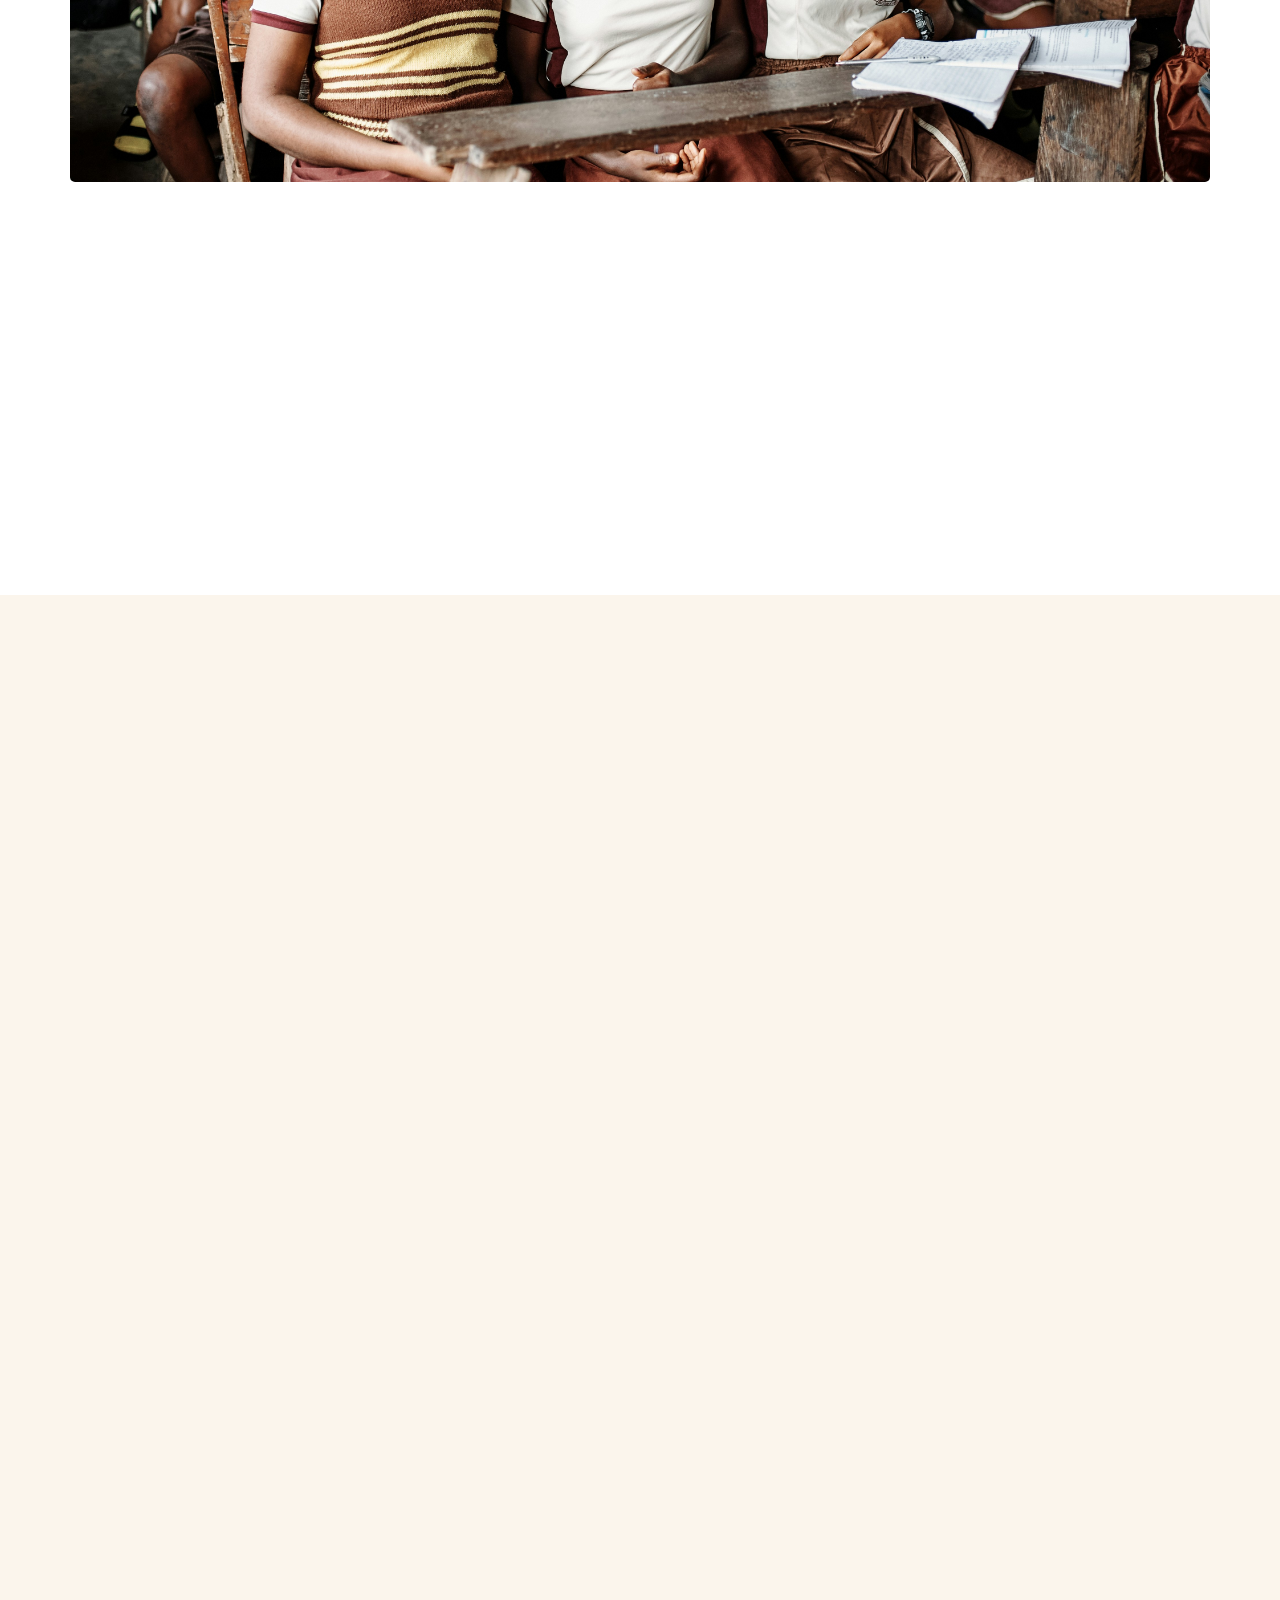
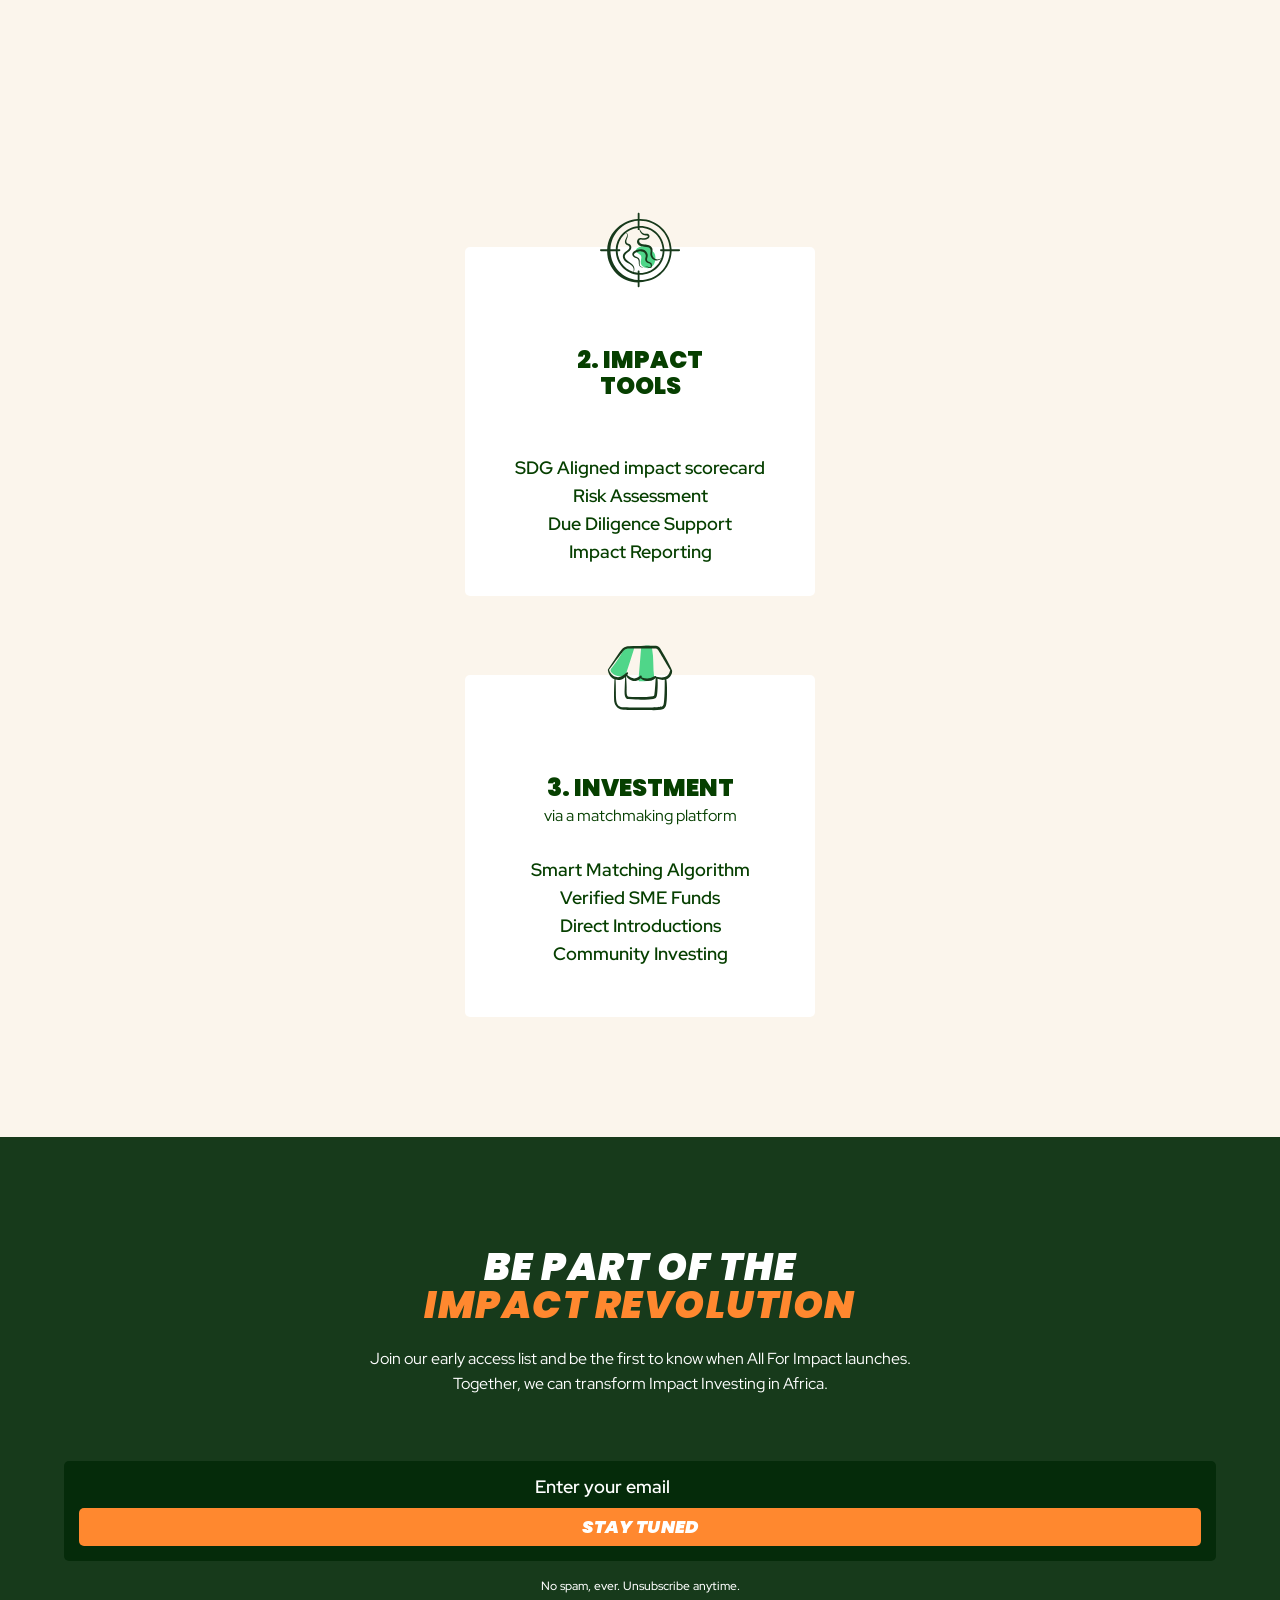
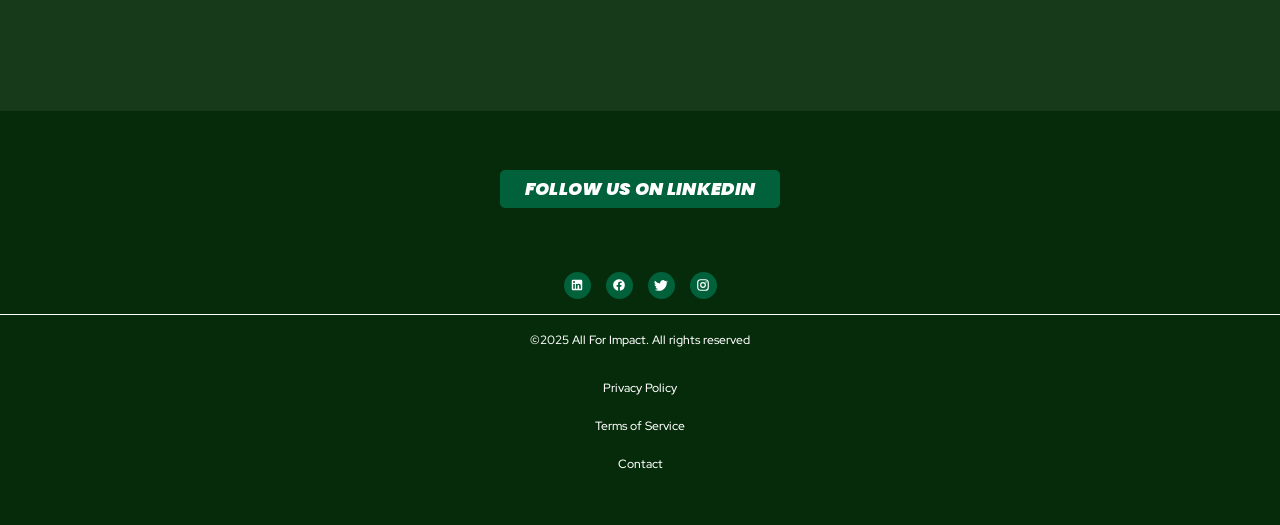
==== commit 027291c3: "remove 250+ text" ====
--- a/index.html
+++ b/index.html
@@ -320,7 +320,7 @@
                         },
                         investment: {
                             title: "3. INVESTMENT<br><span style='font-size: 16px; font-weight: 400; font-family: Red Hat Display, sans-serif; display: block; margin-top: 2px;'>via a matchmaking platform</span>",
-                            content: "Smart Matching Algorithm<br>250+ Verified SME Funds<br>Direct Introductions<br>Community Investing"
+                            content: "Smart Matching Algorithm<br>Verified SME Funds<br>Direct Introductions<br>Community Investing"
                         }
                     },
                     cta: {
@@ -384,7 +384,7 @@
                         },
                         investment: {
                             title: "3. INVESTISSEMENT<br><span style='font-size: 16px; font-weight: 400; font-family: Red Hat Display, sans-serif; display: block; margin-top: 2px;'>via plateforme de mise en relation</span>",
-                            content: "Mise en relation intelligente <br>Plus de 250 fonds PME vérifiés<br>Investissement communautaire<br>"
+                            content: "Mise en relation intelligente <br>Fonds PME vérifiés<br>Investissement communautaire<br>"
                         }
                     },
                     cta: {
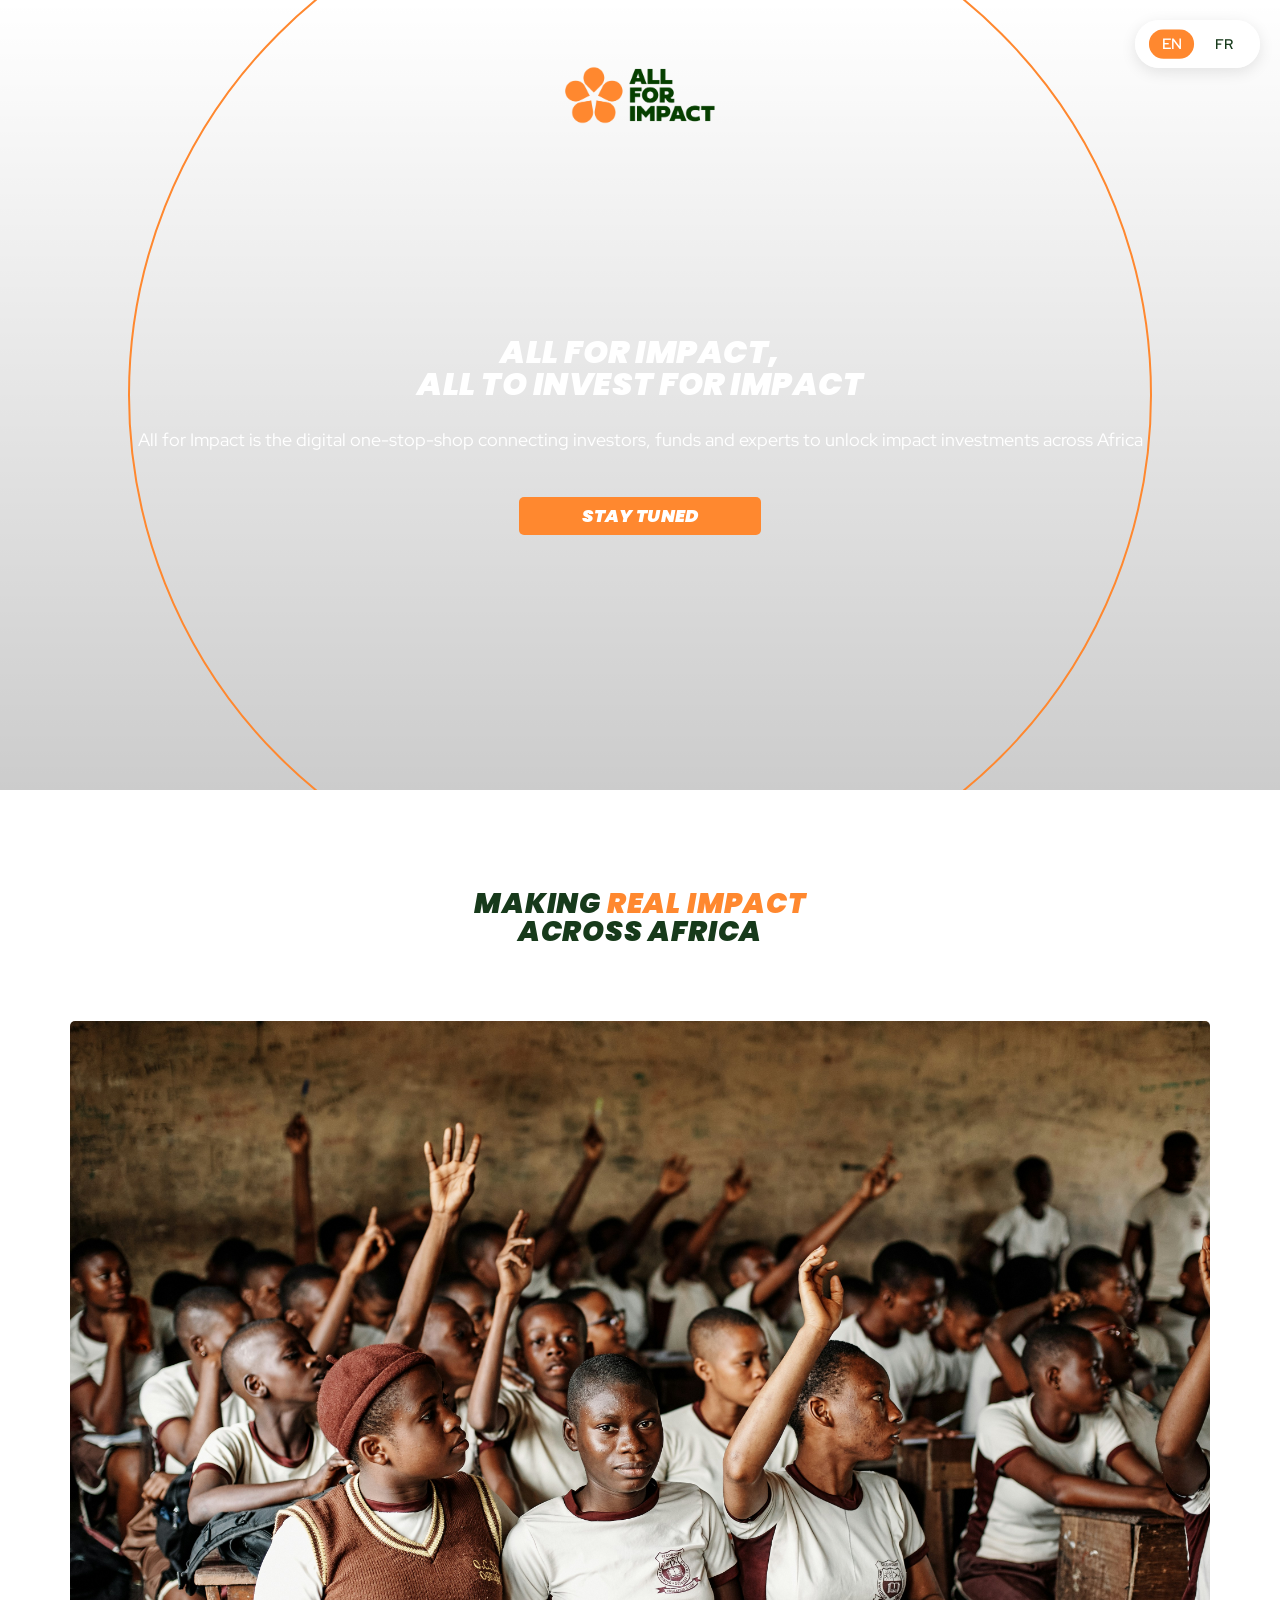
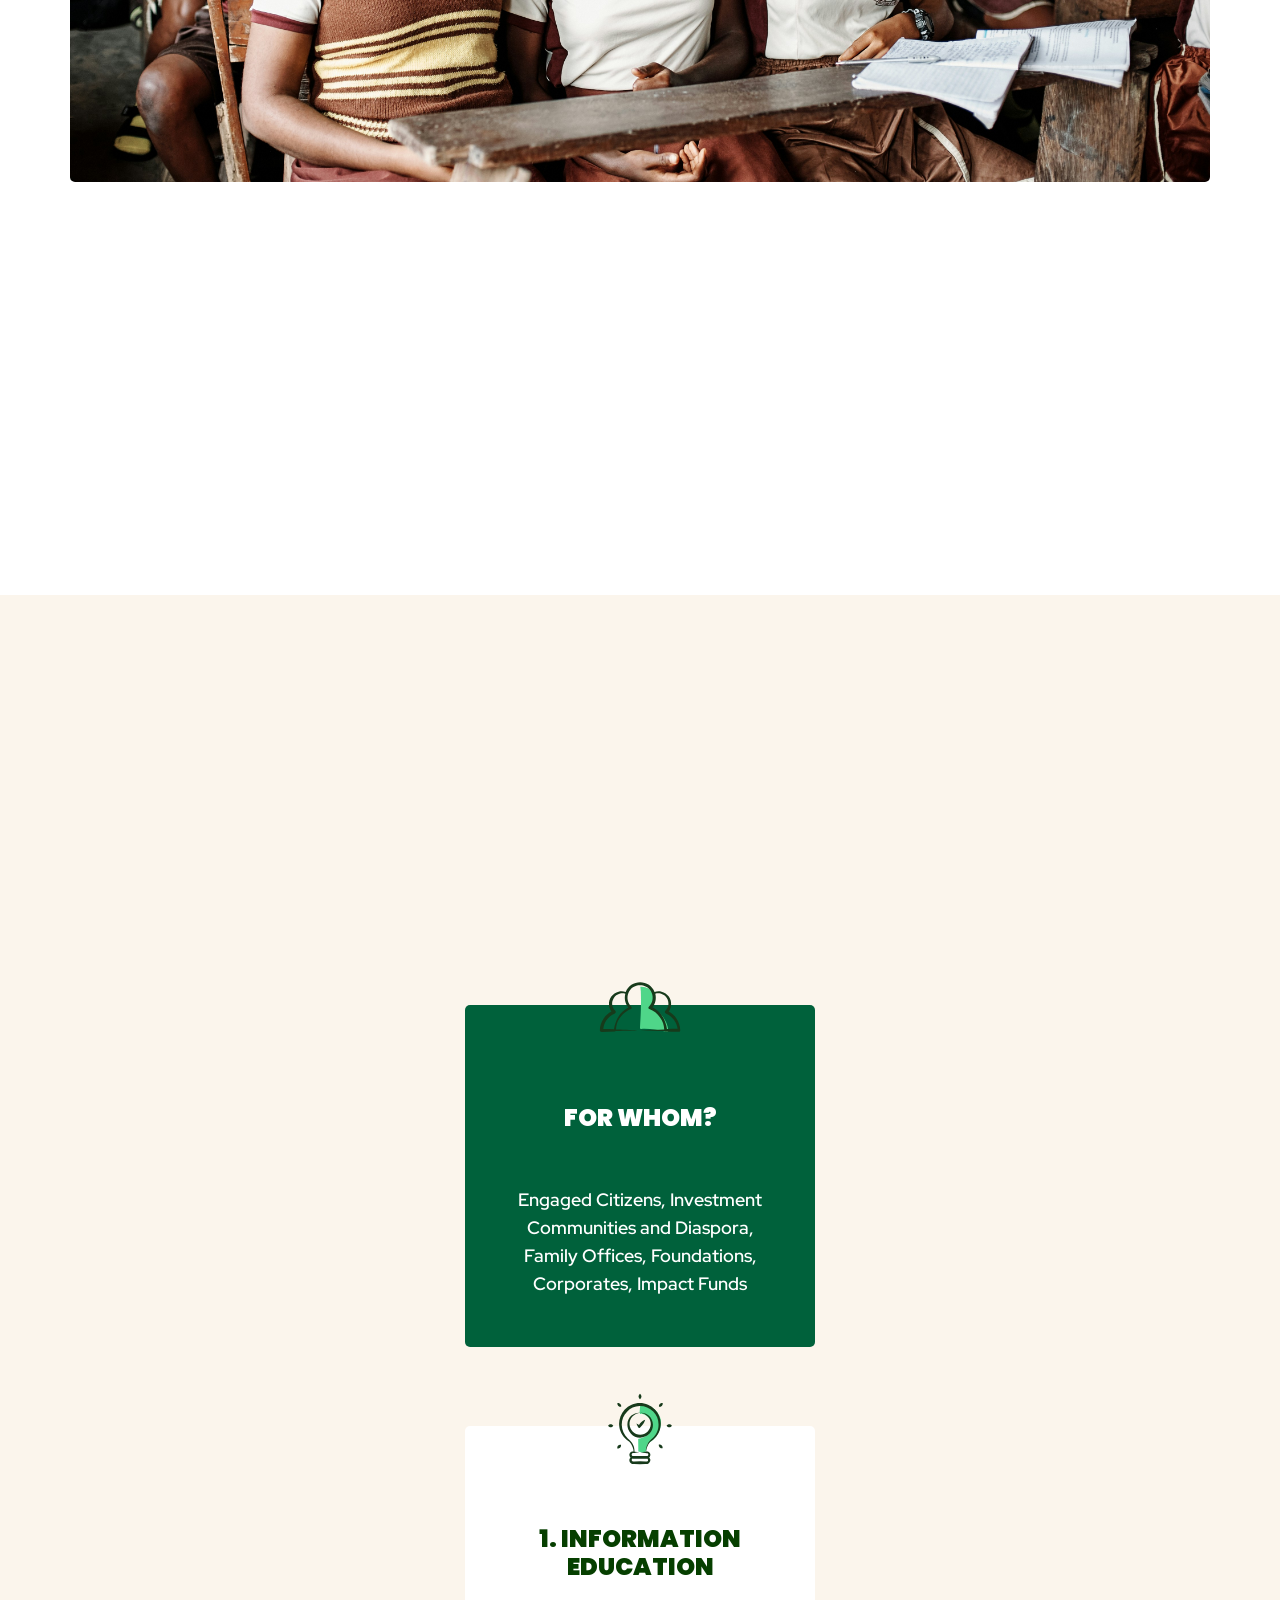
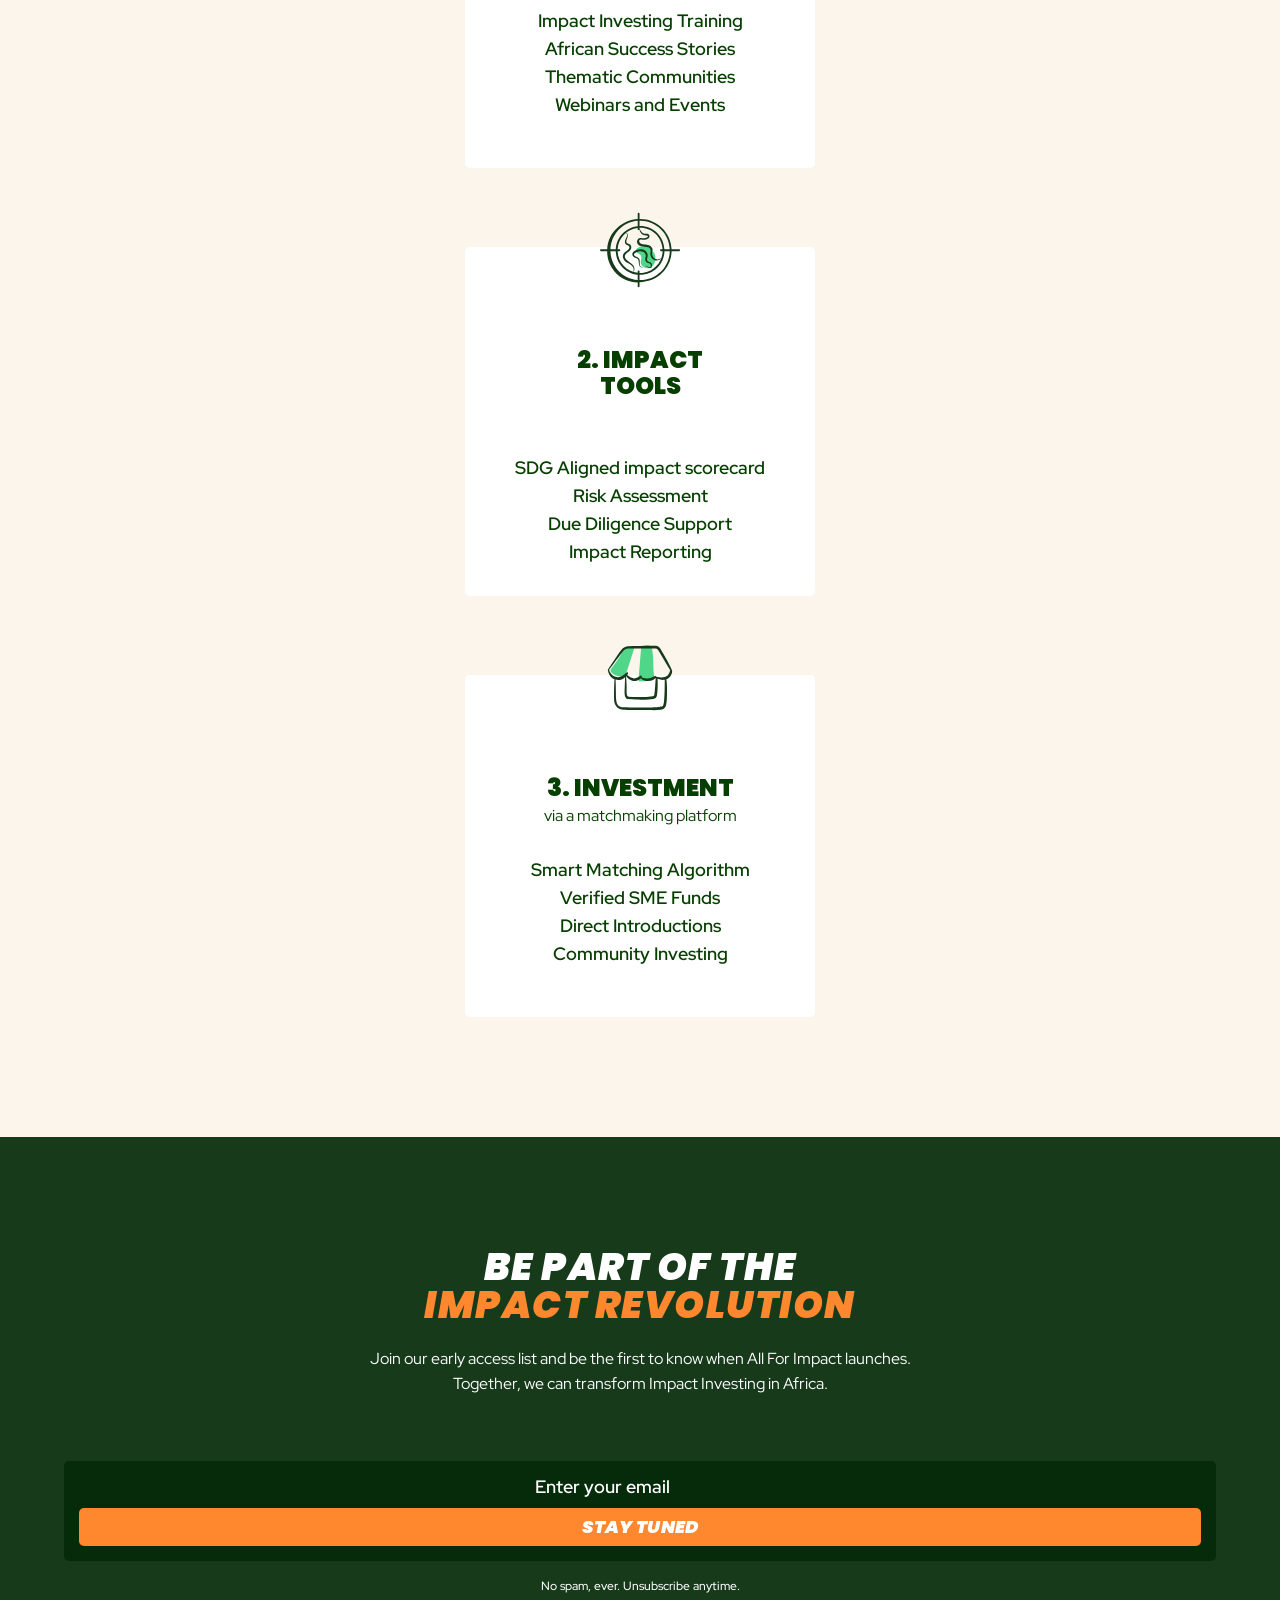
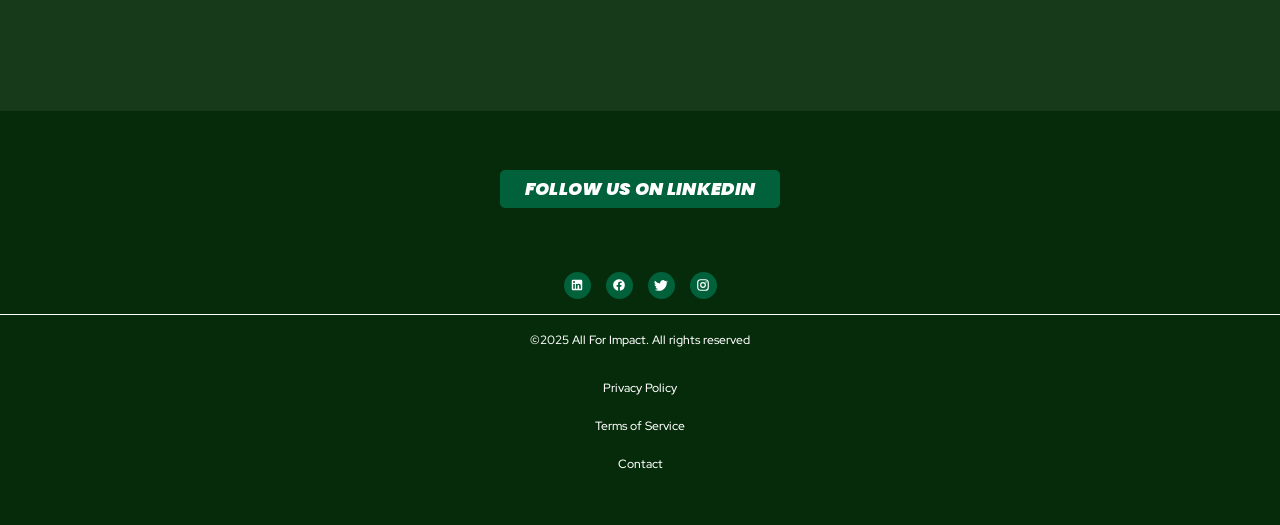
==== commit 5102c90c: "config: update form action" ====
--- a/index.html
+++ b/index.html
@@ -133,6 +133,8 @@
 
             <!-- Formulaire Mailchimp -->
              <form class="email-form" 
+                  id="mailchimpForm"
+                  action="https://allforimpact.us7.list-manage.com/subscribe/post?u=67c2037989f94ba73b2a33d1f&id=5cf6fb9cc6&f_id=009a88e0f0"
                   method="POST" 
                   target="_blank"
                   onsubmit="return handleMailchimpSubmit(event)">
@@ -149,7 +151,7 @@
                 
                 <!-- Anti-bot field (keep exactly as is) -->
                 <div style="position: absolute; left: -5000px;" aria-hidden="true">
-                    <input type="text" name="b_ca86690bcd087bc874cc2f0c2_4f36b87874" tabindex="-1" value="">
+                    <input type="text" name="b_67c2037989f94ba73b2a33d1f_5cf6fb9cc6" tabindex="-1" value="">
                 </div>
                 
                 <button type="submit" class="email-submit" data-i18n="cta.button"></button>
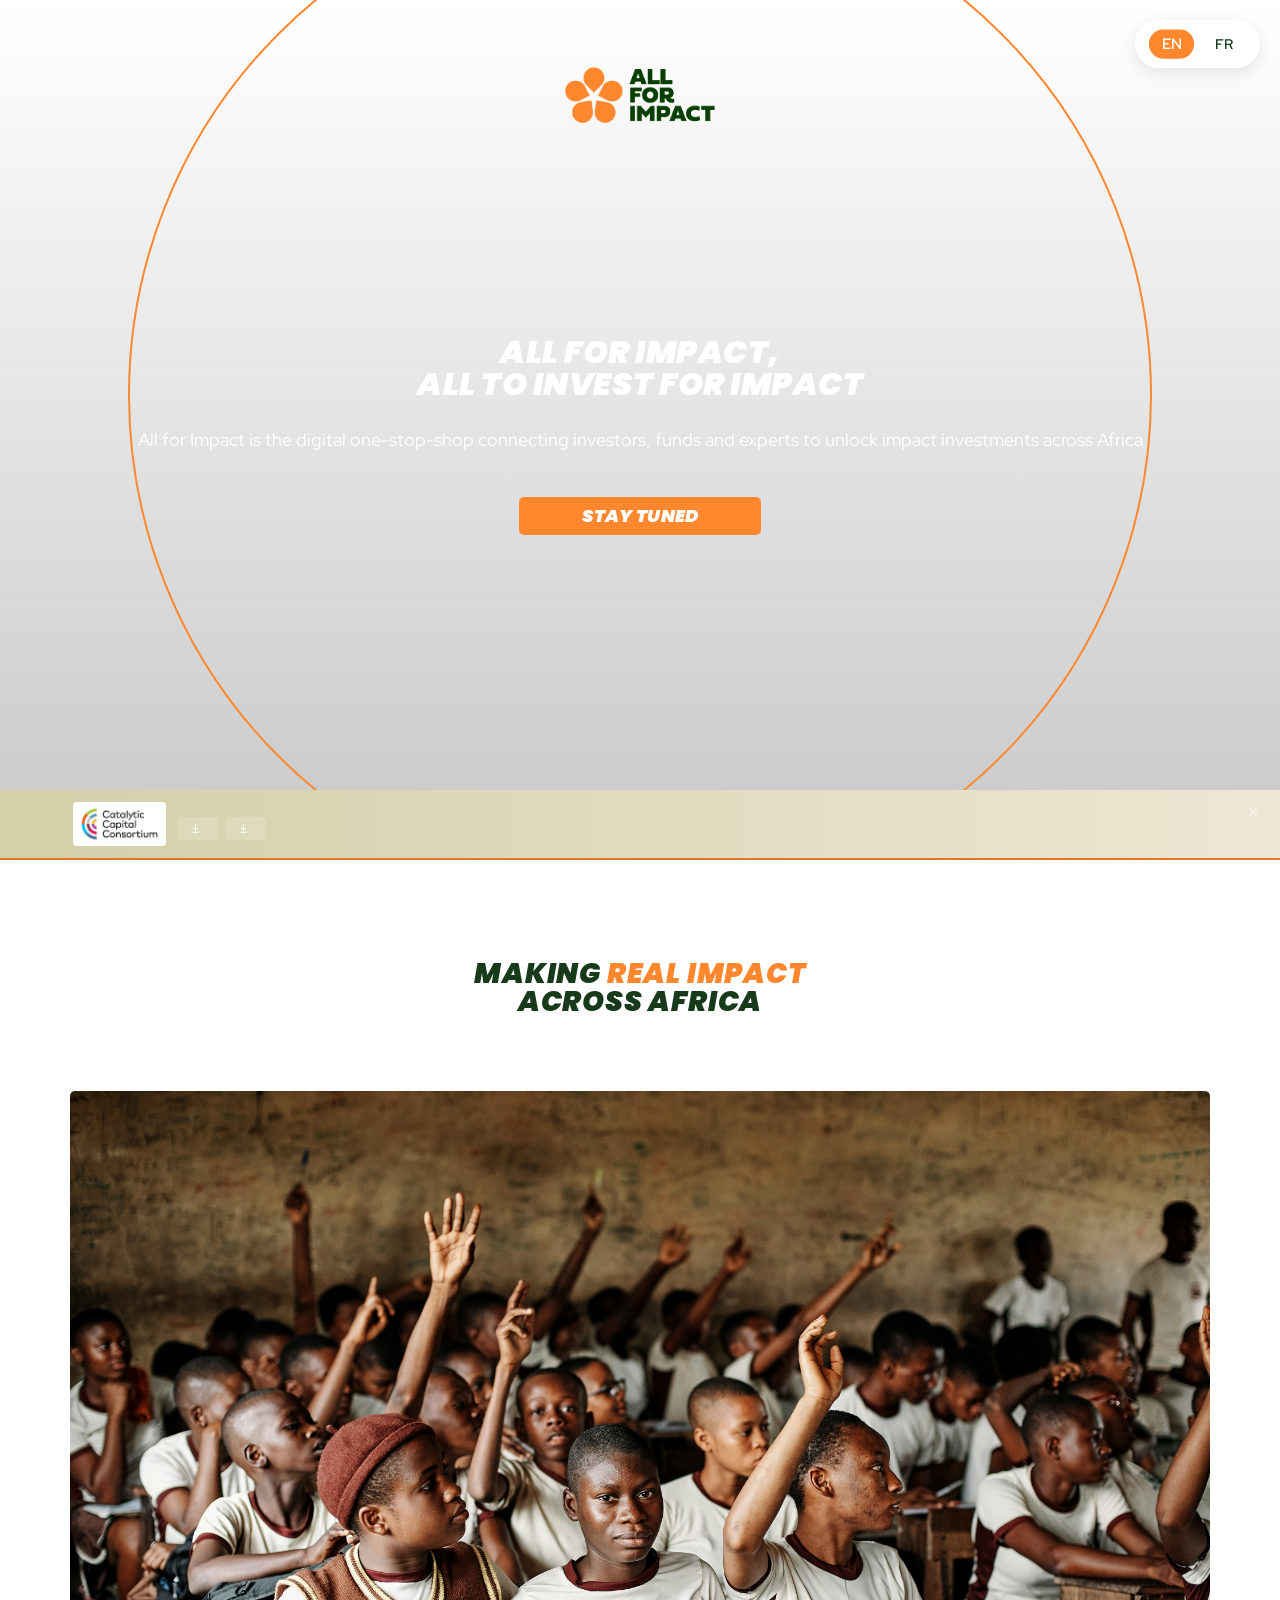
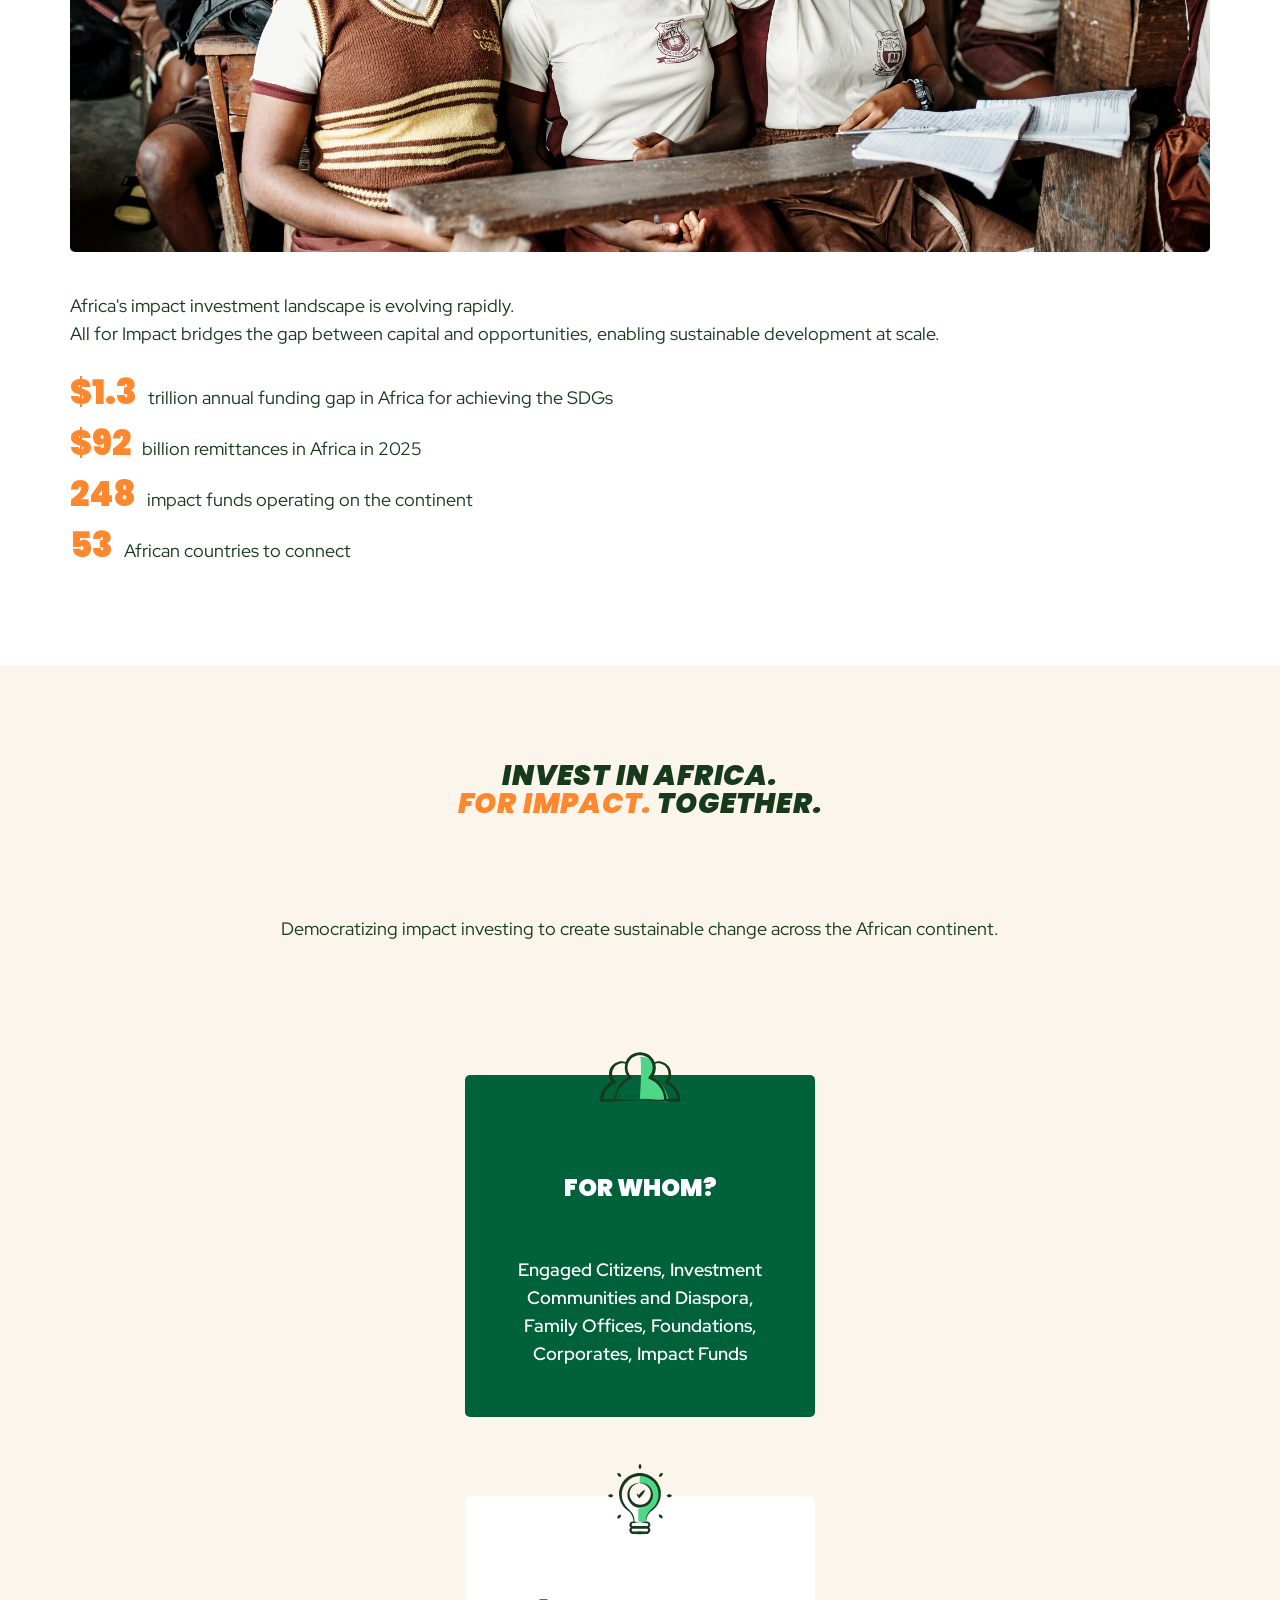
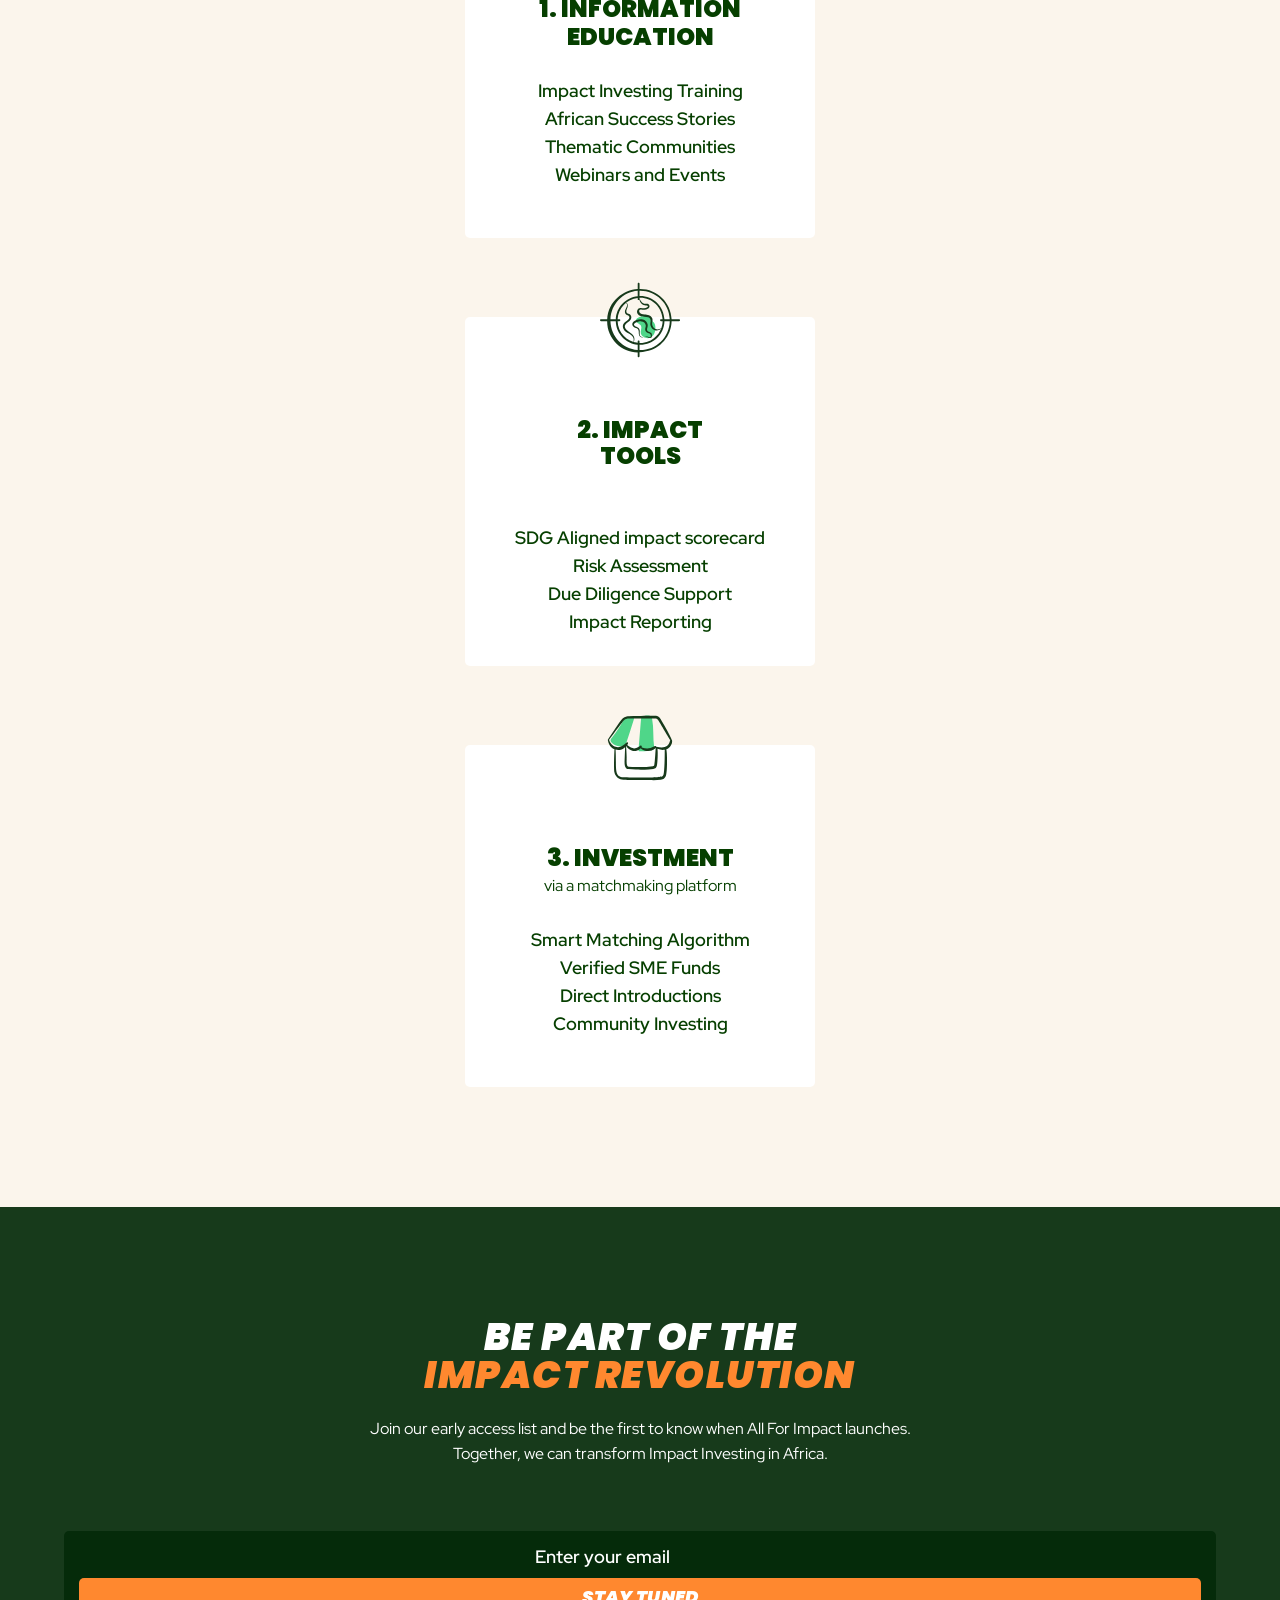
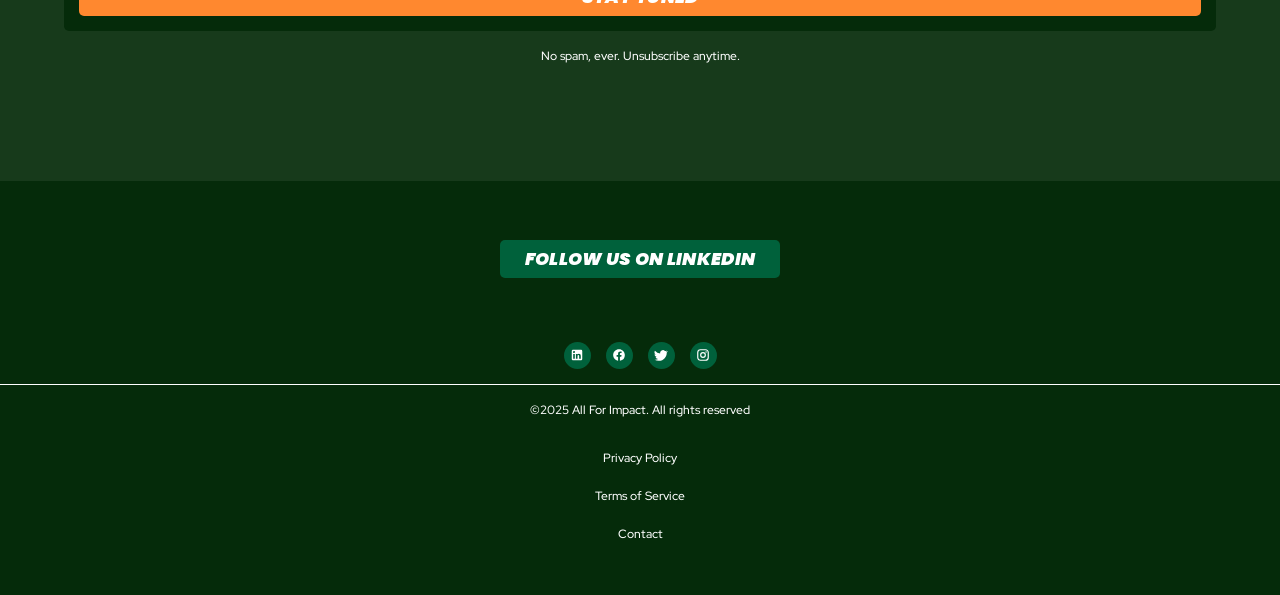
==== commit 14083735: "addd banner" ====
--- a/index.html
+++ b/index.html
@@ -4,19 +4,18 @@
     <meta charset="UTF-8">
     <meta name="viewport" content="width=device-width, initial-scale=1.0">
     <title>All For Impact - Impact Investment Platform for Africa</title>
-     <link rel="preconnect" href="https://fonts.googleapis.com">
+    <link rel="preconnect" href="https://fonts.googleapis.com">
     <link rel="preconnect" href="https://fonts.gstatic.com" crossorigin>
     <link href="https://fonts.googleapis.com/css2?family=Poppins:ital,wght@0,300;0,400;0,500;0,600;0,700;0,800;0,900;1,300;1,400;1,500;1,600;1,700;1,800;1,900&family=Red+Hat+Display:wght@300;400;500;600;700;800;900&display=swap" rel="stylesheet">
     <link rel="stylesheet" href="style.css">
-    <!-- Favicon -->
     <link rel="icon" type="image/png" sizes="32x32" href="images/logo.png">
     <link rel="icon" type="image/png" sizes="16x16" href="images/logo.png">
     <link rel="apple-touch-icon" sizes="180x180" href="images/logo.png">
     <meta name="theme-color" content="#173A1B">
-    <!-- ... Tout votre CSS reste identique ... -->
-    
 </head>
 <body>
+
+
     <!-- Language Switcher -->
     <div class="language-switcher">
         <button class="lang-btn" data-lang="en">EN</button>
@@ -32,22 +31,45 @@
         <p class="hero-subtitle" data-i18n="hero.subtitle"></p>
         <a href="#join" class="cta-btn" data-i18n="hero.cta"></a>
     </section>
-
+    
+    <!-- ============================================ -->
+    <!-- BANNIÈRE C3 (avant tout le reste)            -->
+    <!-- ============================================ -->
+    <div class="banner-spotlight" id="bannerSpotlight" style="s">
+        <div class="banner-inner">
+            <div class="banner-logo">
+                <img src="images/logo-banner.jfif" alt="Catalytic Capital Consortium">
+            </div>
+            <div class="banner-body">
+                <p class="banner-text" id="bannerText"></p>
+                <div class="banner-btns">
+                    <a class="banner-link" id="bannerLink1" href="#" target="_blank">
+                        <svg viewBox="0 0 24 24" width="13" height="13" fill="currentColor">
+                            <path d="M12 16l-5-5 1.41-1.41L11 13.17V4h2v9.17l2.59-2.58L17 11l-5 5zm-6 2h12v2H6v-2z"/>
+                        </svg>
+                        <span id="bannerLink1Text"></span>
+                    </a>
+                    <a class="banner-link" id="bannerLink2" href="#" target="_blank">
+                        <svg viewBox="0 0 24 24" width="13" height="13" fill="currentColor">
+                            <path d="M12 16l-5-5 1.41-1.41L11 13.17V4h2v9.17l2.59-2.58L17 11l-5 5zm-6 2h12v2H6v-2z"/>
+                        </svg>
+                        <span id="bannerLink2Text"></span>
+                    </a>
+                </div>
+            </div>
+        </div>
+        <button class="banner-close" onclick="closeBanner()" aria-label="Fermer">&#10005;</button>
+    </div>
     <!-- Impact Section -->
     <section class="impact-section">
         <div class="container">
             <h2 class="section-title" data-i18n-html="impact.title"></h2>
-
             <div class="impact-layout">
                 <div>
-                    <img src="images/kids.jpg" 
-                         alt="Students in African classroom" 
-                         class="impact-image">
-                </div>
-
+                    <img src="images/kids.jpg" alt="Students in African classroom" class="impact-image">
+                </div>
                 <div class="impact-text-content">
                     <p data-i18n-html="impact.description"></p>
-
                     <div class="stats-grid">
                         <div class="stat-item">
                             <span class="stat-number" data-i18n="impact.stat1.number"></span>
@@ -72,122 +94,95 @@
     </section>
 
     <section class="pillars-section">
-    <div class="container">
-        <div class="pillars-intro">
-            <h2 class="section-title" data-i18n-html="pillars.title"></h2>
-            <p class="pillars-subtitle" data-i18n-html="pillars.subtitle"></p>
-        </div>
-        <div class="pillars-grid">
-            <!-- FOR WHOM -->
-            <div class="pillar-card primary">
-                <div class="pillar-icon">
-                    <img src="images/SVG/people.svg" alt="People Icon">
-                </div>
-                <h3 class="pillar-title" data-i18n-html="pillars.forWhom.title"></h3>
-                <ul class="pillar-list">
-                    <li data-i18n-html="pillars.forWhom.content"></li>
-                </ul>
-            </div>
-
-            <!-- INFORMATION EDUCATION -->
-            <div class="pillar-card">
-                <div class="pillar-icon">
-                    <img src="images/SVG/light.svg" alt="Education Icon">
-                </div>
-                <h3 class="pillar-title" data-i18n-html="pillars.information.title"></h3>
-                <ul class="pillar-list">
-                    <li data-i18n-html="pillars.information.content"></li>
-                </ul>
-            </div>
-
-            <!-- IMPACT -->
-            <div class="pillar-card">
-                <div class="pillar-icon">
-                    <img src="images/SVG/impact.svg" alt="Impact Icon">
-                </div>
-                <h3 class="pillar-title" data-i18n-html="pillars.impact.title"></h3>
-                <ul class="pillar-list">
-                    <li data-i18n-html="pillars.impact.content"></li>
-                </ul>
-            </div>
-
-            <!-- INVESTMENT -->
-            <div class="pillar-card">
-                <div class="pillar-icon">
-                    <img src="images/SVG/marketplace.svg" alt="Investment Icon">
-                </div>
-                <h3 class="pillar-title" data-i18n-html="pillars.investment.title"></h3>
-                <ul class="pillar-list mt-m15">
-                    <li data-i18n-html="pillars.investment.content"></li>
-                </ul>
-            </div>
-        </div>
-    </div>
-</section>
-
-    <!-- Footer -->
+        <div class="container">
+            <div class="pillars-intro">
+                <h2 class="section-title" data-i18n-html="pillars.title"></h2>
+                <p class="pillars-subtitle" data-i18n-html="pillars.subtitle"></p>
+            </div>
+            <div class="pillars-grid">
+                <div class="pillar-card primary">
+                    <div class="pillar-icon">
+                        <img src="images/SVG/people.svg" alt="People Icon">
+                    </div>
+                    <h3 class="pillar-title" data-i18n-html="pillars.forWhom.title"></h3>
+                    <ul class="pillar-list">
+                        <li data-i18n-html="pillars.forWhom.content"></li>
+                    </ul>
+                </div>
+                <div class="pillar-card">
+                    <div class="pillar-icon">
+                        <img src="images/SVG/light.svg" alt="Education Icon">
+                    </div>
+                    <h3 class="pillar-title" data-i18n-html="pillars.information.title"></h3>
+                    <ul class="pillar-list">
+                        <li data-i18n-html="pillars.information.content"></li>
+                    </ul>
+                </div>
+                <div class="pillar-card">
+                    <div class="pillar-icon">
+                        <img src="images/SVG/impact.svg" alt="Impact Icon">
+                    </div>
+                    <h3 class="pillar-title" data-i18n-html="pillars.impact.title"></h3>
+                    <ul class="pillar-list">
+                        <li data-i18n-html="pillars.impact.content"></li>
+                    </ul>
+                </div>
+                <div class="pillar-card">
+                    <div class="pillar-icon">
+                        <img src="images/SVG/marketplace.svg" alt="Investment Icon">
+                    </div>
+                    <h3 class="pillar-title" data-i18n-html="pillars.investment.title"></h3>
+                    <ul class="pillar-list mt-m15">
+                        <li data-i18n-html="pillars.investment.content"></li>
+                    </ul>
+                </div>
+            </div>
+        </div>
+    </section>
+
+    <!-- Footer / CTA -->
     <section class="cta-footer" id="join">
         <div class="cta-content">
             <h2 data-i18n-html="cta.title"></h2>
             <p data-i18n-html="cta.subtitle"></p>
-
-            <!-- Formulaire Mailchimp -->
-             <form class="email-form" 
+            <form class="email-form"
                   id="mailchimpForm"
                   action="https://allforimpact.us7.list-manage.com/subscribe/post?u=67c2037989f94ba73b2a33d1f&id=5cf6fb9cc6&f_id=009a88e0f0"
-                  method="POST" 
+                  method="POST"
                   target="_blank"
                   onsubmit="return handleMailchimpSubmit(event)">
-                
-                <!-- Email Field -->
-                <input type="email" 
-                       name="EMAIL" 
-                       class="email-input" 
-                       data-i18n-placeholder="cta.emailPlaceholder" 
+                <input type="email"
+                       name="EMAIL"
+                       class="email-input"
+                       data-i18n-placeholder="cta.emailPlaceholder"
                        required>
-                
-                <!-- Hidden Language Field -->
                 <input type="hidden" name="LANG" id="langField" value="">
-                
-                <!-- Anti-bot field (keep exactly as is) -->
                 <div style="position: absolute; left: -5000px;" aria-hidden="true">
                     <input type="text" name="b_67c2037989f94ba73b2a33d1f_5cf6fb9cc6" tabindex="-1" value="">
                 </div>
-                
                 <button type="submit" class="email-submit" data-i18n="cta.button"></button>
             </form>
-             <!-- Success Message -->
             <div class="success-message" id="successMessage"></div>
             <p class="no-spam" data-i18n="cta.noSpam"></p>
         </div>
 
         <div class="social-section">
-            <a href="https://www.linkedin.com/company/all-for-impact/" 
-            class="follow-btn" data-i18n="social.followLinkedIn" target="_blank"></a>
-
+            <a href="https://www.linkedin.com/company/all-for-impact/"
+               class="follow-btn" data-i18n="social.followLinkedIn" target="_blank"></a>
             <div class="social-icons">
                 <a href="https://www.linkedin.com/company/all-for-impact/" class="social-icon" aria-label="LinkedIn" target="_blank">
-                    <svg viewBox="0 0 24 24">
-                        <path d="M19 3a2 2 0 0 1 2 2v14a2 2 0 0 1-2 2H5a2 2 0 0 1-2-2V5a2 2 0 0 1 2-2h14m-.5 15.5v-5.3a3.26 3.26 0 0 0-3.26-3.26c-.85 0-1.84.52-2.32 1.3v-1.11h-2.79v8.37h2.79v-4.93c0-.77.62-1.4 1.39-1.4a1.4 1.4 0 0 1 1.4 1.4v4.93h2.79M6.88 8.56a1.68 1.68 0 0 0 1.68-1.68c0-.93-.75-1.69-1.68-1.69a1.69 1.69 0 0 0-1.69 1.69c0 .93.76 1.68 1.69 1.68m1.39 9.94v-8.37H5.5v8.37h2.77z"/>
-                    </svg>
+                    <svg viewBox="0 0 24 24"><path d="M19 3a2 2 0 0 1 2 2v14a2 2 0 0 1-2 2H5a2 2 0 0 1-2-2V5a2 2 0 0 1 2-2h14m-.5 15.5v-5.3a3.26 3.26 0 0 0-3.26-3.26c-.85 0-1.84.52-2.32 1.3v-1.11h-2.79v8.37h2.79v-4.93c0-.77.62-1.4 1.39-1.4a1.4 1.4 0 0 1 1.4 1.4v4.93h2.79M6.88 8.56a1.68 1.68 0 0 0 1.68-1.68c0-.93-.75-1.69-1.68-1.69a1.69 1.69 0 0 0-1.69 1.69c0 .93.76 1.68 1.69 1.68m1.39 9.94v-8.37H5.5v8.37h2.77z"/></svg>
                 </a>
                 <a href="#" class="social-icon" aria-label="Facebook">
-                    <svg viewBox="0 0 24 24">
-                        <path d="M12 2.04C6.5 2.04 2 6.53 2 12.06C2 17.06 5.66 21.21 10.44 21.96V14.96H7.9V12.06H10.44V9.85C10.44 7.34 11.93 5.96 14.22 5.96C15.31 5.96 16.45 6.15 16.45 6.15V8.62H15.19C13.95 8.62 13.56 9.39 13.56 10.18V12.06H16.34L15.89 14.96H13.56V21.96A10 10 0 0 0 22 12.06C22 6.53 17.5 2.04 12 2.04Z"/>
-                    </svg>
+                    <svg viewBox="0 0 24 24"><path d="M12 2.04C6.5 2.04 2 6.53 2 12.06C2 17.06 5.66 21.21 10.44 21.96V14.96H7.9V12.06H10.44V9.85C10.44 7.34 11.93 5.96 14.22 5.96C15.31 5.96 16.45 6.15 16.45 6.15V8.62H15.19C13.95 8.62 13.56 9.39 13.56 10.18V12.06H16.34L15.89 14.96H13.56V21.96A10 10 0 0 0 22 12.06C22 6.53 17.5 2.04 12 2.04Z"/></svg>
                 </a>
                 <a href="#" class="social-icon" aria-label="Twitter">
-                    <svg viewBox="0 0 24 24">
-                        <path d="M22.46 6c-.85.38-1.78.64-2.75.76a4.8 4.8 0 0 0 2.1-2.66c-.93.55-1.95.95-3.04 1.17a4.77 4.77 0 0 0-8.13 4.35A13.54 13.54 0 0 1 1.64 4.92a4.75 4.75 0 0 0 1.48 6.37 4.74 4.74 0 0 1-2.16-.6v.06c0 2.3 1.64 4.22 3.82 4.66a4.78 4.78 0 0 1-2.16.08 4.77 4.77 0 0 0 4.46 3.31A9.57 9.57 0 0 1 1 20.12 13.5 13.5 0 0 0 8.29 22c8.75 0 13.54-7.25 13.54-13.54 0-.21 0-.41-.01-.62.93-.67 1.74-1.5 2.38-2.45z"/>
-                    </svg>
+                    <svg viewBox="0 0 24 24"><path d="M22.46 6c-.85.38-1.78.64-2.75.76a4.8 4.8 0 0 0 2.1-2.66c-.93.55-1.95.95-3.04 1.17a4.77 4.77 0 0 0-8.13 4.35A13.54 13.54 0 0 1 1.64 4.92a4.75 4.75 0 0 0 1.48 6.37 4.74 4.74 0 0 1-2.16-.6v.06c0 2.3 1.64 4.22 3.82 4.66a4.78 4.78 0 0 1-2.16.08 4.77 4.77 0 0 0 4.46 3.31A9.57 9.57 0 0 1 1 20.12 13.5 13.5 0 0 0 8.29 22c8.75 0 13.54-7.25 13.54-13.54 0-.21 0-.41-.01-.62.93-.67 1.74-1.5 2.38-2.45z"/></svg>
                 </a>
                 <a href="#" class="social-icon" aria-label="Instagram">
-                    <svg viewBox="0 0 24 24">
-                        <path d="M7.8,2H16.2C19.4,2 22,4.6 22,7.8V16.2A5.8,5.8 0 0,1 16.2,22H7.8C4.6,22 2,19.4 2,16.2V7.8A5.8,5.8 0 0,1 7.8,2M7.6,4A3.6,3.6 0 0,0 4,7.6V16.4C4,18.39 5.61,20 7.6,20H16.4A3.6,3.6 0 0,0 20,16.4V7.6C20,5.61 18.39,4 16.4,4H7.6M17.25,5.5A1.25,1.25 0 0,1 18.5,6.75A1.25,1.25 0 0,1 17.25,8A1.25,1.25 0 0,1 16,6.75A1.25,1.25 0 0,1 17.25,5.5M12,7A5,5 0 0,1 17,12A5,5 0 0,1 12,17A5,5 0 0,1 7,12A5,5 0 0,1 12,7M12,9A3,3 0 0,0 9,12A3,3 0 0,0 12,15A3,3 0 0,0 15,12A3,3 0 0,0 12,9Z"/>
-                    </svg>
+                    <svg viewBox="0 0 24 24"><path d="M7.8,2H16.2C19.4,2 22,4.6 22,7.8V16.2A5.8,5.8 0 0,1 16.2,22H7.8C4.6,22 2,19.4 2,16.2V7.8A5.8,5.8 0 0,1 7.8,2M7.6,4A3.6,3.6 0 0,0 4,7.6V16.4C4,18.39 5.61,20 7.6,20H16.4A3.6,3.6 0 0,0 20,16.4V7.6C20,5.61 18.39,4 16.4,4H7.6M17.25,5.5A1.25,1.25 0 0,1 18.5,6.75A1.25,1.25 0 0,1 17.25,8A1.25,1.25 0 0,1 16,6.75A1.25,1.25 0 0,1 17.25,5.5M12,7A5,5 0 0,1 17,12A5,5 0 0,1 12,17A5,5 0 0,1 7,12A5,5 0 0,1 12,7M12,9A3,3 0 0,0 9,12A3,3 0 0,0 12,15A3,3 0 0,0 15,12A3,3 0 0,0 12,9Z"/></svg>
                 </a>
             </div>
-
             <div class="footer-content">
                 <div data-i18n="footer.copyright"></div>
                 <div class="footer-links">
@@ -199,85 +194,91 @@
         </div>
     </section>
 
-    <!-- ============================================ -->
-    <!-- NOUVEAU JAVASCRIPT AVEC CHARGEMENT JSON -->
-    <!-- ============================================ -->
-    
-    <!-- Script Netlify Identity (pour authentification CMS) -->
-    <script src="https://identity.netlify.com/v1/netlify-identity-widget.js"></script>
-
     <script>
         // ============================================
         // VARIABLES GLOBALES
         // ============================================
-        
-        // Variable pour stocker les traductions (sera remplie depuis les JSON)
-        let translations = {
-            en: {},
-            fr: {}
-        };
-        
-        // Variable pour stocker la config générale
+        let translations = { en: {}, fr: {} };
         let siteConfig = {};
-
-        // Variable pour stocker les images
-        let siteImages = {};  
-
-        // ============================================
-        // CHARGEMENT DU CONTENU DEPUIS LES FICHIERS JSON
-        // ============================================
-        
+        let siteImages = {};
+
+        // ============================================
+        // CHARGEMENT DU CONTENU DEPUIS GITHUB
+        // ============================================
         async function loadContent() {
             try {
-             
-                // Charger le contenu français
-                const frResponse = await fetch('/content/fr.json');
+                const BASE = 'https://raw.githubusercontent.com/mencia1999/all-for-impact/main';
+
+                const [frResponse, enResponse, configResponse, imagesResponse] = await Promise.all([
+                    fetch(`${BASE}/content/fr.json`),
+                    fetch(`${BASE}/content/en.json`),
+                    fetch(`${BASE}/content/config.json`),
+                    fetch(`${BASE}/content/images.json`)
+                ]);
+
                 if (!frResponse.ok) throw new Error('Erreur chargement FR');
                 translations.fr = await frResponse.json();
-               
-                
-                // Charger le contenu anglais
-                const enResponse = await fetch('/content/en.json');
+
                 if (!enResponse.ok) throw new Error('Erreur chargement EN');
                 translations.en = await enResponse.json();
-               
-                
-                // Charger la configuration
-                const configResponse = await fetch('/content/config.json');
+
                 if (!configResponse.ok) throw new Error('Erreur chargement config');
                 siteConfig = await configResponse.json();
-        
-                // Charger les images
-                const imagesResponse = await fetch('/content/images.json');
+
                 siteImages = await imagesResponse.json();
 
-
-                // Mettre à jour les images dynamiquement
                 updateImages(siteImages);
                 updateConfig(siteConfig);
-                // Mettre à jour les liens sociaux dynamiquement
                 updateSocialLinks(siteConfig.socialLinks);
-                
-                // Initialiser la langue
+
                 const initialLang = getInitialLanguage();
                 applyTranslations(initialLang);
-            
-                
+
+                // Charger la bannière C3
+                try {
+                    const bannerResponse = await fetch(`${BASE}/content/banner.json`);
+                    if (bannerResponse.ok) {
+                        window._bannerData = await bannerResponse.json();
+                        updateBanner(window._bannerData);
+                    }
+                } catch(e) {}
+
             } catch (error) {
-                console.error('❌ Erreur lors du chargement:', error);
-                
-                // FALLBACK : Si les fichiers JSON ne chargent pas, utiliser le contenu de secours
-                console.warn('⚠️ Utilisation du contenu de secours (fallback)');
+                console.error('Erreur lors du chargement:', error);
                 useFallbackContent();
             }
         }
 
         // ============================================
-        // CONTENU DE SECOURS (si JSON ne charge pas)
-        // ============================================
-        
+        // BANNIÈRE C3
+        // ============================================
+        function updateBanner(banner) {
+            if (!banner || !banner.active) return;
+
+            const lang = localStorage.getItem('preferredLanguage') || 'fr';
+            const isFr = lang === 'fr';
+
+            const text       = isFr ? banner.text_fr      : banner.text_en;
+            const btn1Text   = isFr ? banner.btn1_text_fr : banner.btn1_text_en;
+            const btn2Text   = isFr ? banner.btn2_text_fr : banner.btn2_text_en;
+
+            document.getElementById('bannerText').innerHTML     = text || '';
+            document.getElementById('bannerLink1Text').textContent = btn1Text || '';
+            document.getElementById('bannerLink1').href         = banner.btn1_url || '#';
+            document.getElementById('bannerLink2Text').textContent = btn2Text || '';
+            document.getElementById('bannerLink2').href         = banner.btn2_url || '#';
+
+            document.getElementById('bannerSpotlight').style.display = 'flex';
+        }
+
+        function closeBanner() {
+            document.getElementById('bannerSpotlight').style.display = 'none';
+        }
+
+        // ============================================
+        // CONTENU DE SECOURS
+        // ============================================
         function useFallbackContent() {
-            // Copier votre contenu actuel ici en cas d'erreur
             translations = {
                 en: {
                     hero: {
@@ -288,42 +289,18 @@
                     impact: {
                         title: "MAKING <span class='orange'>REAL IMPACT</span><br>ACROSS AFRICA",
                         description: "Africa's impact investment landscape is evolving rapidly. <br> All for Impact bridges the gap between capital and opportunities, enabling sustainable development at scale.",
-                        stat1: {
-                            number: "$1.3",
-                            label: "trillion annual funding gap in Africa for achieving the SDGs"
-                        },
-                        stat2: {
-                            number: "$95",
-                            label: "billion remittances in Africa in 2025"
-                        },
-                        stat3: {
-                            number: "255",
-                            label: "impact funds operating on the continent"
-                        },
-                        stat4: {
-                            number: "54",
-                            label: "African countries to connect"
-                        }
+                        stat1: { number: "$1.3",  label: "trillion annual funding gap in Africa for achieving the SDGs" },
+                        stat2: { number: "$95",   label: "billion remittances in Africa in 2025" },
+                        stat3: { number: "255",   label: "impact funds operating on the continent" },
+                        stat4: { number: "54",    label: "African countries to connect" }
                     },
                     pillars: {
                         title: "INVEST IN AFRICA.<br><span class='orange'>FOR IMPACT.</span> TOGETHER.",
                         subtitle: "Democratizing impact investing to create sustainable change across the African continent.",
-                        forWhom: {
-                            title: "FOR WHOM?<br><span style='display: block; margin-top: 2px; opacity: 0;'>.</span>",
-                            content: "Engaged Citizens, Investment Communities and Diaspora, Family Offices, Foundations, Corporates, Impact Funds"
-                        },
-                        information: {
-                            title: "1. INFORMATION<br><span style='display: block; margin-top: 2px;'>EDUCATION</span>",
-                            content: "Impact Investing Training<br>African Success Stories<br>Thematic Communities<br>Webinars and Events"
-                        },
-                        impact: {
-                            title: "2. IMPACT <br> TOOLS <br><span style='display: block; margin-top: 2px; opacity: 0;'>.</span>",
-                            content: "SDG Aligned impact scorecard <br>Risk Assessment<br>Due Diligence Support<br>Impact Reporting"
-                        },
-                        investment: {
-                            title: "3. INVESTMENT<br><span style='font-size: 16px; font-weight: 400; font-family: Red Hat Display, sans-serif; display: block; margin-top: 2px;'>via a matchmaking platform</span>",
-                            content: "Smart Matching Algorithm<br>Verified SME Funds<br>Direct Introductions<br>Community Investing"
-                        }
+                        forWhom:     { title: "FOR WHOM?<br><span style='display: block; margin-top: 2px; opacity: 0;'>.</span>", content: "Engaged Citizens, Investment Communities and Diaspora, Family Offices, Foundations, Corporates, Impact Funds" },
+                        information: { title: "1. INFORMATION<br><span style='display: block; margin-top: 2px;'>EDUCATION</span>", content: "Impact Investing Training<br>African Success Stories<br>Thematic Communities<br>Webinars and Events" },
+                        impact:      { title: "2. IMPACT <br> TOOLS <br><span style='display: block; margin-top: 2px; opacity: 0;'>.</span>", content: "SDG Aligned impact scorecard <br>Risk Assessment<br>Due Diligence Support<br>Impact Reporting" },
+                        investment:  { title: "3. INVESTMENT<br><span style='font-size: 16px; font-weight: 400; font-family: Red Hat Display, sans-serif; display: block; margin-top: 2px;'>via a matchmaking platform</span>", content: "Smart Matching Algorithm<br>Verified SME Funds<br>Direct Introductions<br>Community Investing" }
                     },
                     cta: {
                         title: "BE PART OF THE<br><span class='orange'>IMPACT REVOLUTION</span>",
@@ -333,15 +310,8 @@
                         noSpam: "No spam, ever. Unsubscribe anytime.",
                         successMessage: "Thank you! Check your email to confirm your subscription."
                     },
-                    social: {
-                        followLinkedIn: "FOLLOW US ON LINKEDIN"
-                    },
-                    footer: {
-                        copyright: "©2025 All For Impact. All rights reserved",
-                        privacy: "Privacy Policy",
-                        terms: "Terms of Service",
-                        contact: "Contact"
-                    }
+                    social: { followLinkedIn: "FOLLOW US ON LINKEDIN" },
+                    footer: { copyright: "©2025 All For Impact. All rights reserved", privacy: "Privacy Policy", terms: "Terms of Service", contact: "Contact" }
                 },
                 fr: {
                     hero: {
@@ -352,42 +322,18 @@
                     impact: {
                         title: "UN IMPACT <span class='orange'>CONCRET</span><br>À L'ÉCHELLE DU CONTINENT AFRICAIN",
                         description: "L'écosystème de l'investissement à impact en Afrique évolue rapidement. All for Impact crée le lien entre ceux qui souhaitent investir pour des causes qui leur tiennent à cœur et les opportunités d'investissement à impact, pour permettre un développement durable et responsable sur le continent.",
-                        stat1: {
-                            number: "1 300",
-                            label: "milliards USD de déficit annuel de financement pour atteindre les ODD en Afrique"
-                        },
-                        stat2: {
-                            number: "90",
-                            label: "milliards USD de flux de la diaspora vers le continent"
-                        },
-                        stat3: {
-                            number: "255",
-                            label: "fonds à impact actifs sur le continent"
-                        },
-                        stat4: {
-                            number: "54",
-                            label: "pays africains à connecter"
-                        }
+                        stat1: { number: "1 300", label: "milliards USD de déficit annuel de financement pour atteindre les ODD en Afrique" },
+                        stat2: { number: "90",    label: "milliards USD de flux de la diaspora vers le continent" },
+                        stat3: { number: "255",   label: "fonds à impact actifs sur le continent" },
+                        stat4: { number: "54",    label: "pays africains à connecter" }
                     },
                     pillars: {
                         title: "INVESTIR EN AFRIQUE.<br><span class='orange'>POUR L'IMPACT.</span> ENSEMBLE.",
                         subtitle: "Démocratiser l'investissement à impact pour générer un changement durable à travers le continent africain.",
-                        forWhom: {
-                            title: "POUR QUI ?<br><span style='display: block; margin-top: 2px; opacity: 0;'>.</span>",
-                            content: "Citoyens engagés, Communautés d'investisseurs et diasporas, Family offices & fondations, Entreprises & fonds à impact"
-                        },
-                        information: {
-                            title: "1. INFORMATION<br><span style='display: block; margin-top: 2px;'>& FORMATION</span>",
-                            content: "Formation à l'investissement à impact<br>Success stories africaines<br>Communautés thématiques<br>Webinaires et événements"
-                        },
-                        impact: {
-                            title: "2. IMPACT<br>OUTILS<span style='display: block; margin-top: 2px; opacity: 0;'>.</span>",
-                            content: "Scorecard à impact alignée sur les ODD<br>Analyse des risques<br>Appui à la due diligence<br>Reporting d'impact"
-                        },
-                        investment: {
-                            title: "3. INVESTISSEMENT<br><span style='font-size: 16px; font-weight: 400; font-family: Red Hat Display, sans-serif; display: block; margin-top: 2px;'>via plateforme de mise en relation</span>",
-                            content: "Mise en relation intelligente <br>Fonds PME vérifiés<br>Investissement communautaire<br>"
-                        }
+                        forWhom:     { title: "POUR QUI ?<br><span style='display: block; margin-top: 2px; opacity: 0;'>.</span>", content: "Citoyens engagés, Communautés d'investisseurs et diasporas, Family offices & fondations, Entreprises & fonds à impact" },
+                        information: { title: "1. INFORMATION<br><span style='display: block; margin-top: 2px;'>& FORMATION</span>", content: "Formation à l'investissement à impact<br>Success stories africaines<br>Communautés thématiques<br>Webinaires et événements" },
+                        impact:      { title: "2. IMPACT<br>OUTILS<span style='display: block; margin-top: 2px; opacity: 0;'>.</span>", content: "Scorecard à impact alignée sur les ODD<br>Analyse des risques<br>Appui à la due diligence<br>Reporting d'impact" },
+                        investment:  { title: "3. INVESTISSEMENT<br><span style='font-size: 16px; font-weight: 400; font-family: Red Hat Display, sans-serif; display: block; margin-top: 2px;'>via plateforme de mise en relation</span>", content: "Mise en relation intelligente <br>Fonds PME vérifiés<br>Investissement communautaire<br>" }
                     },
                     cta: {
                         title: "SOYEZ<span class='orange'> ACTEURS DE L'IMPACT</span>",
@@ -397,176 +343,122 @@
                         noSpam: "Aucun spam. Désinscription possible à tout moment.",
                         successMessage: "Merci ! Vérifiez votre boîte mail pour confirmer votre inscription."
                     },
-                    social: {
-                        followLinkedIn: "SUIVEZ-NOUS SUR LINKEDIN"
-                    },
-                    footer: {
-                        copyright: "©2025 All For Impact. Tous droits réservés",
-                        privacy: "Politique de confidentialité",
-                        terms: "Conditions d'utilisation",
-                        contact: "Contact"
-                    }
+                    social: { followLinkedIn: "SUIVEZ-NOUS SUR LINKEDIN" },
+                    footer: { copyright: "©2025 All For Impact. Tous droits réservés", privacy: "Politique de confidentialité", terms: "Conditions d'utilisation", contact: "Contact" }
                 }
             };
-            
-            // Appliquer les traductions en mode fallback
             const initialLang = getInitialLanguage();
             applyTranslations(initialLang);
         }
+
+        // ============================================
+        // IMAGES
+        // ============================================
         function updateImages(images) {
             if (!images) return;
-            
-            // Logo
             const logoImg = document.querySelector('.logo img');
             if (logoImg && images.logo) logoImg.src = images.logo;
-            
-            // Image hero (fond - si vous voulez le rendre dynamique)
             const heroSection = document.querySelector('.hero');
             if (heroSection && images.hero) {
-                heroSection.style.backgroundImage = `linear-gradient(rgba(0, 0, 0, 0), rgba(0, 0, 0, 0.2)), url('${images.hero}')`;
+                heroSection.style.backgroundImage = `linear-gradient(rgba(0,0,0,0), rgba(0,0,0,0.2)), url('${images.hero}')`;
             }
-            
-            // Image des enfants
             const kidsImg = document.querySelector('.impact-image');
             if (kidsImg && images.kids) kidsImg.src = images.kids;
-            
-            // Icônes des piliers
             if (images.pillars_icons) {
-                const pillarsIcons = document.querySelectorAll('.pillar-icon img');
-                if (pillarsIcons.length >= 4) {
-                    pillarsIcons[0].src = images.pillars_icons.people;
-                    pillarsIcons[1].src = images.pillars_icons.light;
-                    pillarsIcons[2].src = images.pillars_icons.impact;
-                    pillarsIcons[3].src = images.pillars_icons.marketplace;
+                const icons = document.querySelectorAll('.pillar-icon img');
+                if (icons.length >= 4) {
+                    icons[0].src = images.pillars_icons.people;
+                    icons[1].src = images.pillars_icons.light;
+                    icons[2].src = images.pillars_icons.impact;
+                    icons[3].src = images.pillars_icons.marketplace;
                 }
             }
         }
+
+        // ============================================
+        // CONFIG
+        // ============================================
         function updateConfig(config) {
             if (!config) return;
-
-            // Mettre à jour l'URL Mailchimp
             const form = document.getElementById('mailchimpForm');
-            if (form && config.mailchimpUrl) {
-                form.action = config.mailchimpUrl;
-            }
-
-            // SEO - meta description
+            if (form && config.mailchimpUrl) form.action = config.mailchimpUrl;
             const metaDesc = document.querySelector('meta[name="description"]');
-            if (metaDesc && config.seoDescription) {
-                metaDesc.setAttribute('content', config.seoDescription);
-            }
-
-            // Titre de la page
-            if (config.siteName) {
-                document.title = config.siteName + " - Impact Investment Platform for Africa";
-            }
-        }
-        // ============================================
-        // MISE À JOUR DES LIENS SOCIAUX
-        // ============================================
-        
+            if (metaDesc && config.seoDescription) metaDesc.setAttribute('content', config.seoDescription);
+            if (config.siteName) document.title = config.siteName + " - Impact Investment Platform for Africa";
+        }
+
+        // ============================================
+        // LIENS SOCIAUX
+        // ============================================
         function updateSocialLinks(links) {
             if (!links) return;
-            
-            // Mettre à jour le bouton "Follow us on LinkedIn"
             const followBtn = document.querySelector('a.follow-btn');
             if (followBtn) followBtn.href = links.linkedin;
-            
-            // Mettre à jour les icônes sociales
             const socialIcons = document.querySelectorAll('.social-icon');
             if (socialIcons.length >= 4) {
-                socialIcons[0].href = links.linkedin;  // LinkedIn
-                socialIcons[1].href = links.facebook;  // Facebook
-                socialIcons[2].href = links.twitter;   // Twitter
-                socialIcons[3].href = links.instagram; // Instagram
+                socialIcons[0].href = links.linkedin;
+                socialIcons[1].href = links.facebook;
+                socialIcons[2].href = links.twitter;
+                socialIcons[3].href = links.instagram;
             }
         }
 
         // ============================================
-        // GESTION DES LANGUES
-        // ============================================
-        
-        // Détecter la langue du navigateur
+        // LANGUES
+        // ============================================
         function getBrowserLanguage() {
             const lang = navigator.language || navigator.userLanguage;
             return lang.startsWith('fr') ? 'fr' : 'en';
         }
 
-        // Récupérer la langue sauvegardée ou celle du navigateur
         function getInitialLanguage() {
             return localStorage.getItem('preferredLanguage') || getBrowserLanguage();
         }
 
-        // Appliquer les traductions sur la page
         function applyTranslations(lang) {
             const t = translations[lang];
-            
-            if (!t) {
-                console.error('❌ Traduction non disponible pour:', lang);
-                return;
-            }
-            
-            
-            // Mettre à jour tous les éléments avec data-i18n
-            document.querySelectorAll('[data-i18n]').forEach(element => {
-                const key = element.getAttribute('data-i18n');
+            if (!t) { console.error('Traduction non disponible pour:', lang); return; }
+
+            document.querySelectorAll('[data-i18n]').forEach(el => {
+                const key = el.getAttribute('data-i18n');
                 const value = key.split('.').reduce((obj, k) => obj?.[k], t);
-                
                 if (value) {
-                    if (element.tagName === 'INPUT') {
-                        element.placeholder = value;
-                    } else {
-                        element.textContent = value;
-                    }
+                    if (el.tagName === 'INPUT') el.placeholder = value;
+                    else el.textContent = value;
                 }
             });
 
-            // Mettre à jour les éléments avec du HTML (pour <br> et <span>)
-            document.querySelectorAll('[data-i18n-html]').forEach(element => {
-                const key = element.getAttribute('data-i18n-html');
+            document.querySelectorAll('[data-i18n-html]').forEach(el => {
+                const key = el.getAttribute('data-i18n-html');
                 const value = key.split('.').reduce((obj, k) => obj?.[k], t);
-                
-                if (value) {
-                    element.innerHTML = value;
-                }
-            });
-
-            // Mettre à jour les placeholders séparément
-            document.querySelectorAll('[data-i18n-placeholder]').forEach(element => {
-                const key = element.getAttribute('data-i18n-placeholder');
+                if (value) el.innerHTML = value;
+            });
+
+            document.querySelectorAll('[data-i18n-placeholder]').forEach(el => {
+                const key = el.getAttribute('data-i18n-placeholder');
                 const value = key.split('.').reduce((obj, k) => obj?.[k], t);
-                
-                if (value) {
-                    element.placeholder = value;
-                }
-            });
-
-            // Mettre à jour le bouton actif
+                if (value) el.placeholder = value;
+            });
+
             document.querySelectorAll('.lang-btn').forEach(btn => {
                 btn.classList.toggle('active', btn.getAttribute('data-lang') === lang);
             });
 
-            // Mettre à jour l'attribut lang du HTML
             document.documentElement.lang = lang;
-
-            // Sauvegarder la préférence
             localStorage.setItem('preferredLanguage', lang);
-        }
-
-        // ============================================
-        // INITIALISATION AU CHARGEMENT DE LA PAGE
-        // ============================================
-        
+
+            // Re-appliquer la bannière dans la bonne langue
+            if (window._bannerData) updateBanner(window._bannerData);
+        }
+
+        // ============================================
+        // INIT
+        // ============================================
         document.addEventListener('DOMContentLoaded', function() {
-        
-            // Charger le contenu depuis les fichiers JSON
             loadContent();
-
-            // Boutons de changement de langue
             document.querySelectorAll('.lang-btn').forEach(btn => {
                 btn.addEventListener('click', function() {
-                    const lang = this.getAttribute('data-lang');
-                    applyTranslations(lang);
+                    applyTranslations(this.getAttribute('data-lang'));
                 });
             });
         });
@@ -574,61 +466,32 @@
         // ============================================
         // FORMULAIRE MAILCHIMP
         // ============================================
-        
         function handleMailchimpSubmit(event) {
-            // Mettre à jour le champ de langue avant soumission
             const lang = localStorage.getItem('preferredLanguage') || 'en';
             document.getElementById('langField').value = lang;
-            
-            // Récupérer le message de succès
             const t = translations[lang];
             const successMsg = t?.cta?.successMessage || "Thank you!";
-            
-            // Afficher le message de succès après un court délai
             setTimeout(() => {
-                const successElement = document.getElementById('successMessage');
-                if (successElement) {
-                    successElement.textContent = successMsg;
-                    successElement.classList.add('show');
-                    
-                    // Masquer le message après 5 secondes
-                    setTimeout(() => {
-                        successElement.classList.remove('show');
-                    }, 5000);
+                const el = document.getElementById('successMessage');
+                if (el) {
+                    el.textContent = successMsg;
+                    el.classList.add('show');
+                    setTimeout(() => el.classList.remove('show'), 5000);
                 }
             }, 500);
-            
-            // Laisser le formulaire se soumettre normalement
             return true;
         }
 
         // ============================================
-        // SMOOTH SCROLL POUR LES LIENS D'ANCRAGE
-        // ============================================
-        
+        // SMOOTH SCROLL
+        // ============================================
         document.querySelectorAll('a[href^="#"]').forEach(anchor => {
-            anchor.addEventListener('click', function (e) {
+            anchor.addEventListener('click', function(e) {
                 e.preventDefault();
                 const target = document.querySelector(this.getAttribute('href'));
-                if (target) {
-                    target.scrollIntoView({ behavior: 'smooth' });
-                }
+                if (target) target.scrollIntoView({ behavior: 'smooth' });
             });
         });
-
-        // ============================================
-        // AUTHENTIFICATION NETLIFY IDENTITY
-        // ============================================
-        
-        if (window.netlifyIdentity) {
-            window.netlifyIdentity.on("init", user => {
-                if (!user) {
-                    window.netlifyIdentity.on("login", () => {
-                        document.location.href = "/admin/";
-                    });
-                }
-            });
-        }
     </script>
     <script src="animation.js"></script>
 </body>
--- a/style.css
+++ b/style.css
@@ -659,4 +659,118 @@
                 grid-template-columns: repeat(4, 262px);
                 gap: 31px;
             }
-        }+        }
+        /* ============================================
+   BANNIÈRE C3
+   ============================================ */
+
+.banner-spotlight {
+  width: 100%;
+  background: linear-gradient(90deg, #d3cfa8, #ede7d4);
+  color: #fff;
+  padding: 12px 20px;
+  display: flex;
+  align-items: center;
+  gap: 14px;
+  border-bottom: 2px solid #e8732a;
+}
+
+.banner-inner {
+  display: flex;
+  align-items: center;
+  gap: 12px;
+  flex: 1;
+  max-width: 1100px;
+  margin: 0 auto;
+  flex-wrap: wrap;
+}
+
+.banner-logo {
+  flex-shrink: 0;
+  background: #fff;
+  border-radius: 4px;
+  padding: 4px 6px;
+  display: flex;
+  align-items: center;
+  height: 44px;
+}
+
+.banner-logo img {
+  height: 36px;
+  width: auto;
+}
+
+.banner-body {
+  flex: 1;
+  min-width: 0;
+}
+
+.banner-text {
+  font-family: 'Poppins', sans-serif;
+  font-size: 12px;
+  color: rgba(255, 255, 255, .88);
+  line-height: 1.5;
+  margin-bottom: 8px;
+}
+
+.banner-text strong {
+  color: #fff;
+}
+
+.banner-btns {
+  display: flex;
+  gap: 8px;
+  flex-wrap: wrap;
+}
+
+.banner-link {
+  display: inline-flex;
+  align-items: center;
+  gap: 5px;
+  background: rgba(255, 255, 255, .15);
+  color: #fff;
+  font-family: 'Poppins', sans-serif;
+  font-size: 11px;
+  font-weight: 600;
+  padding: 5px 11px;
+  border-radius: 4px;
+  text-decoration: none;
+  white-space: nowrap;
+  transition: background .2s;
+}
+
+.banner-link:hover {
+  background: rgba(255, 255, 255, .28);
+}
+
+.banner-close {
+  background: none;
+  border: none;
+  color: rgba(255, 255, 255, .5);
+  font-size: 15px;
+  cursor: pointer;
+  padding: 0 0 0 8px;
+  flex-shrink: 0;
+  align-self: flex-start;
+  margin-top: 2px;
+  transition: color .2s;
+}
+
+.banner-close:hover {
+  color: #fff;
+}
+
+@media (max-width: 600px) {
+  .banner-spotlight {
+    padding: 10px 14px;
+  }
+  .banner-logo {
+    height: 36px;
+  }
+  .banner-logo img {
+    height: 28px;
+  }
+  .banner-text {
+    font-size: 11px;
+  }
+}
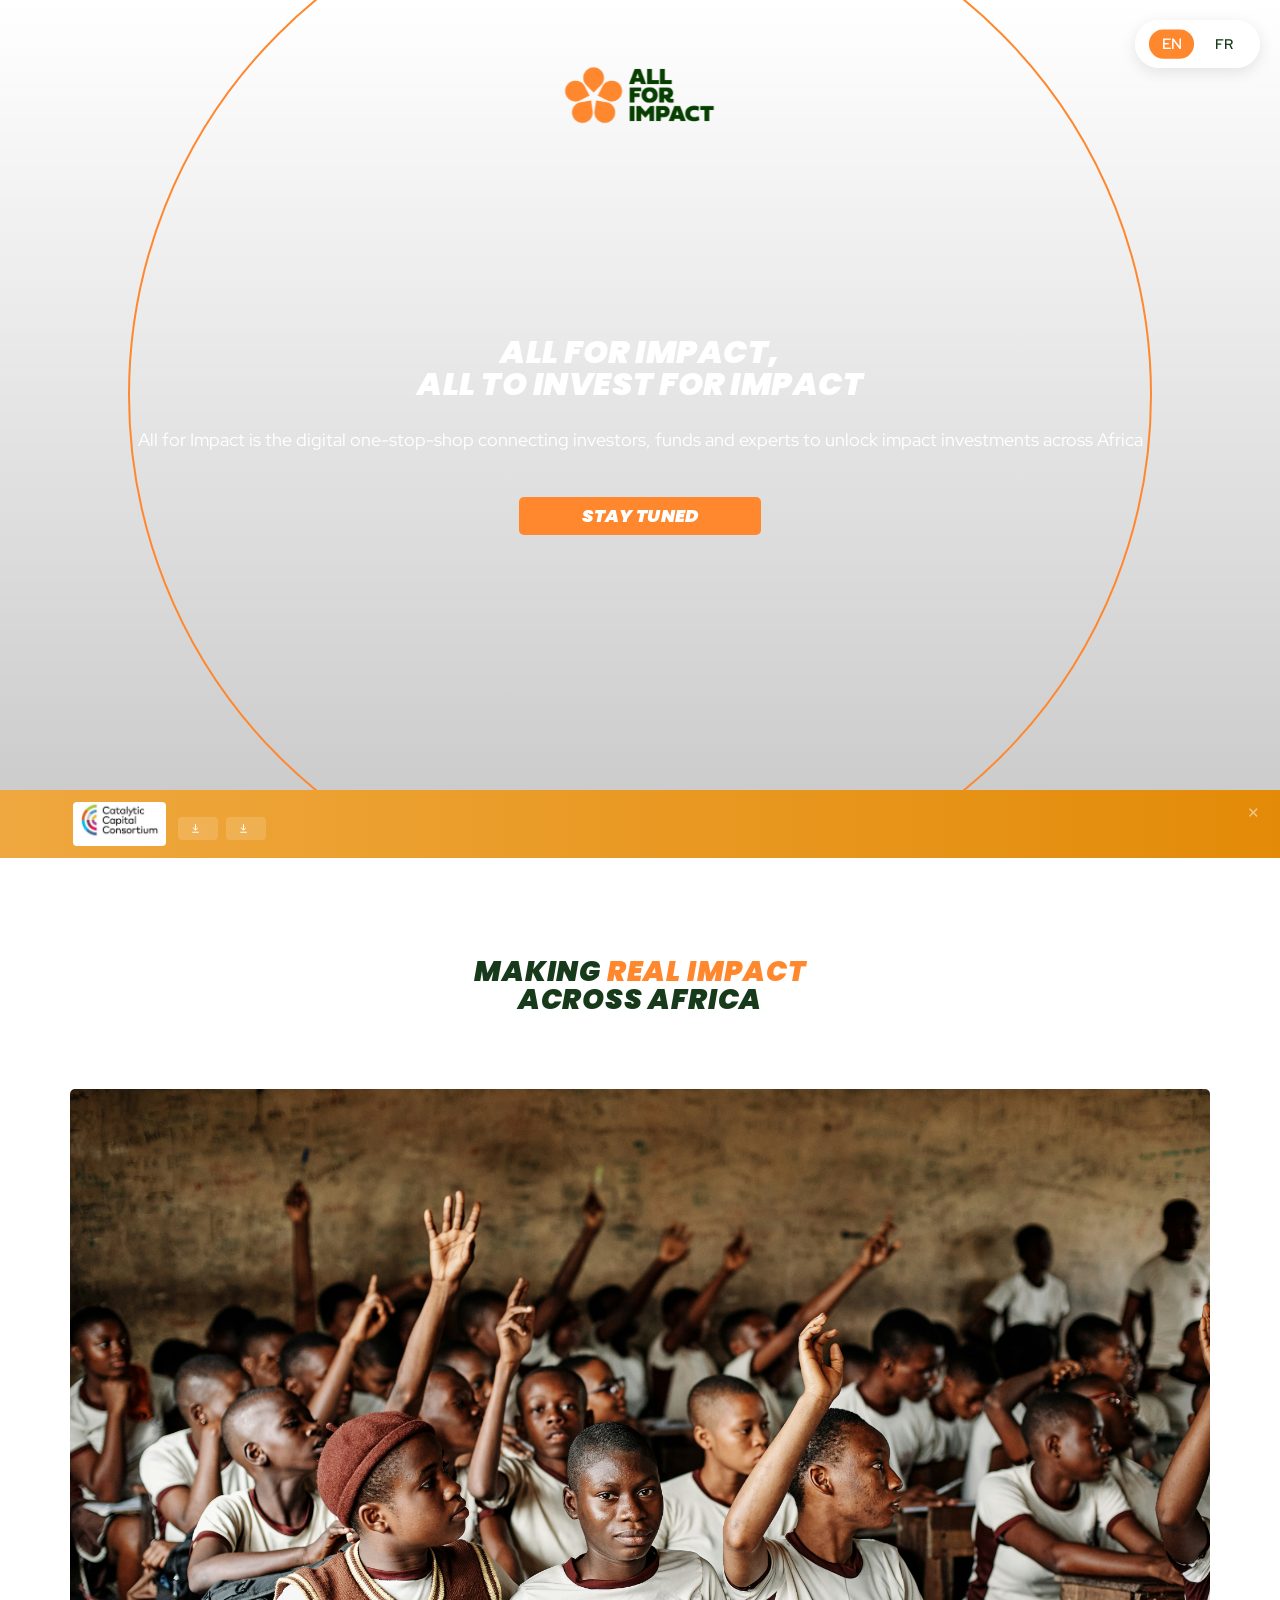
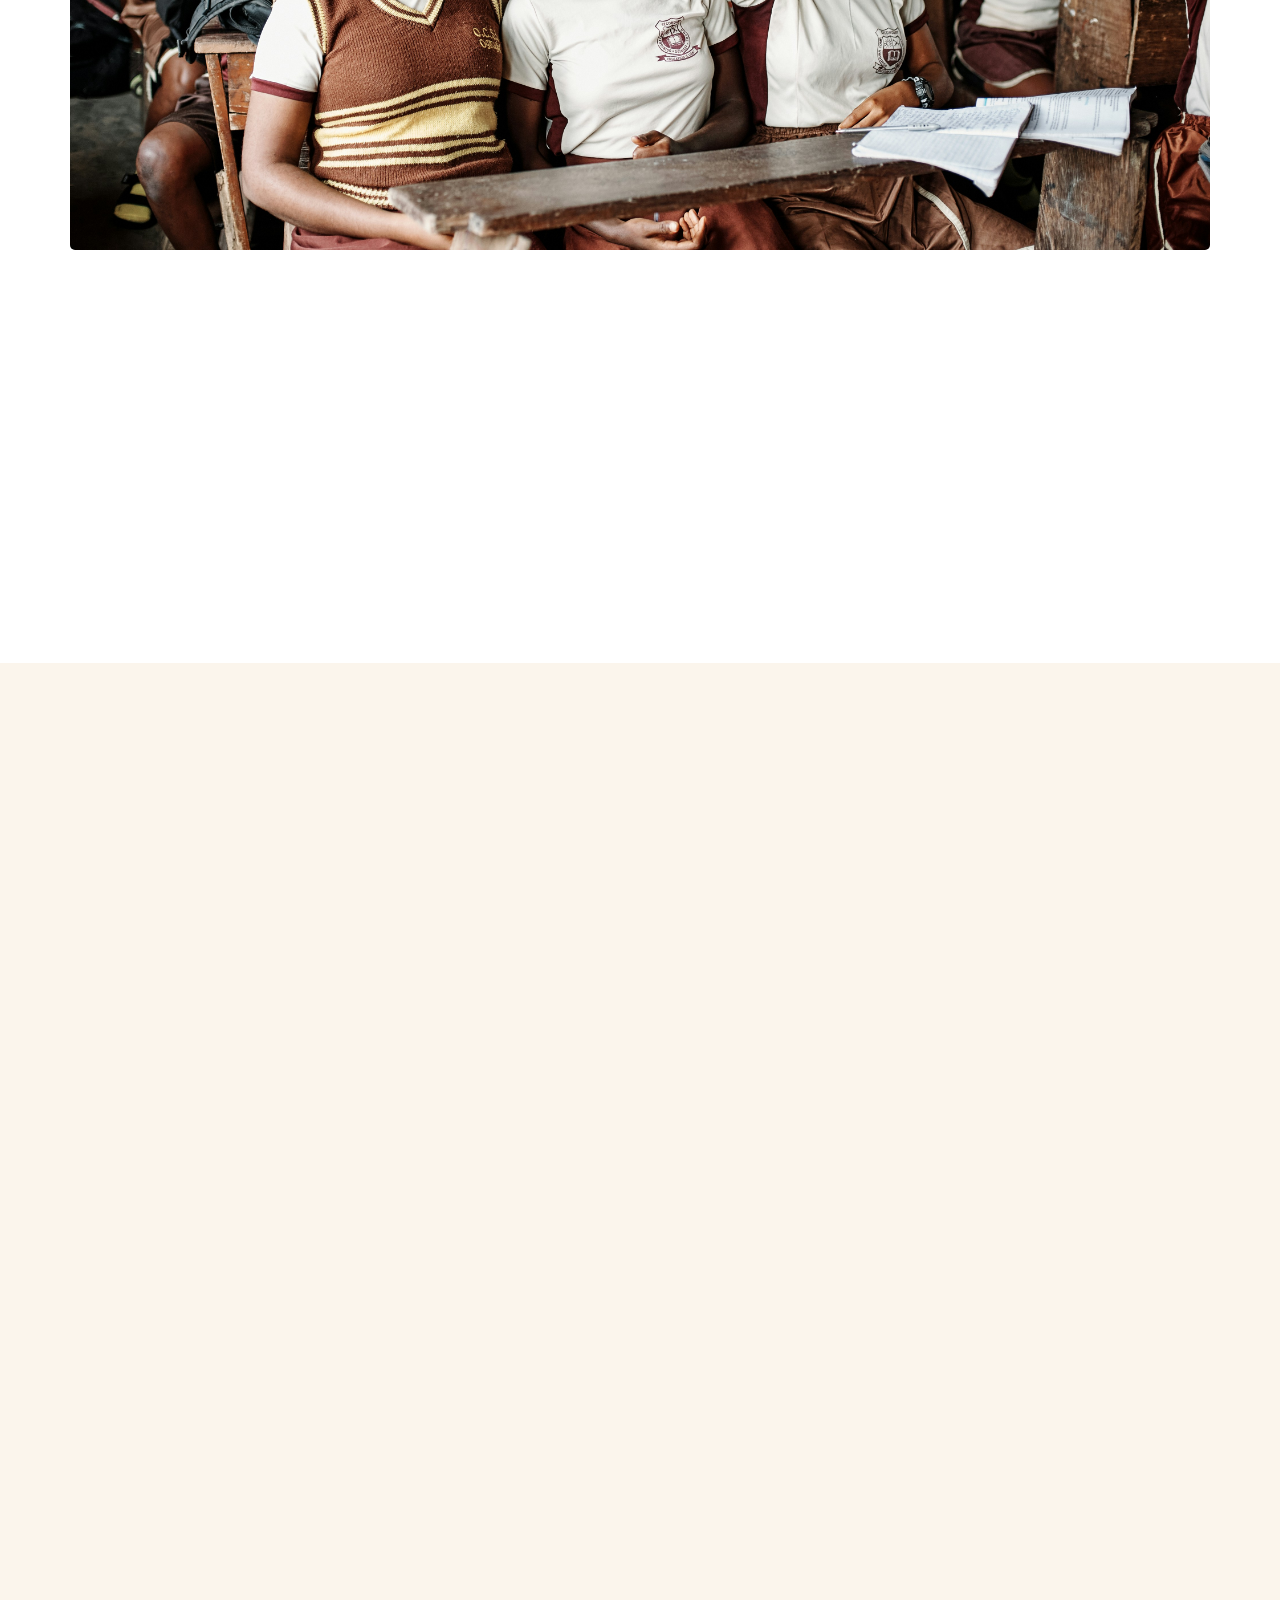
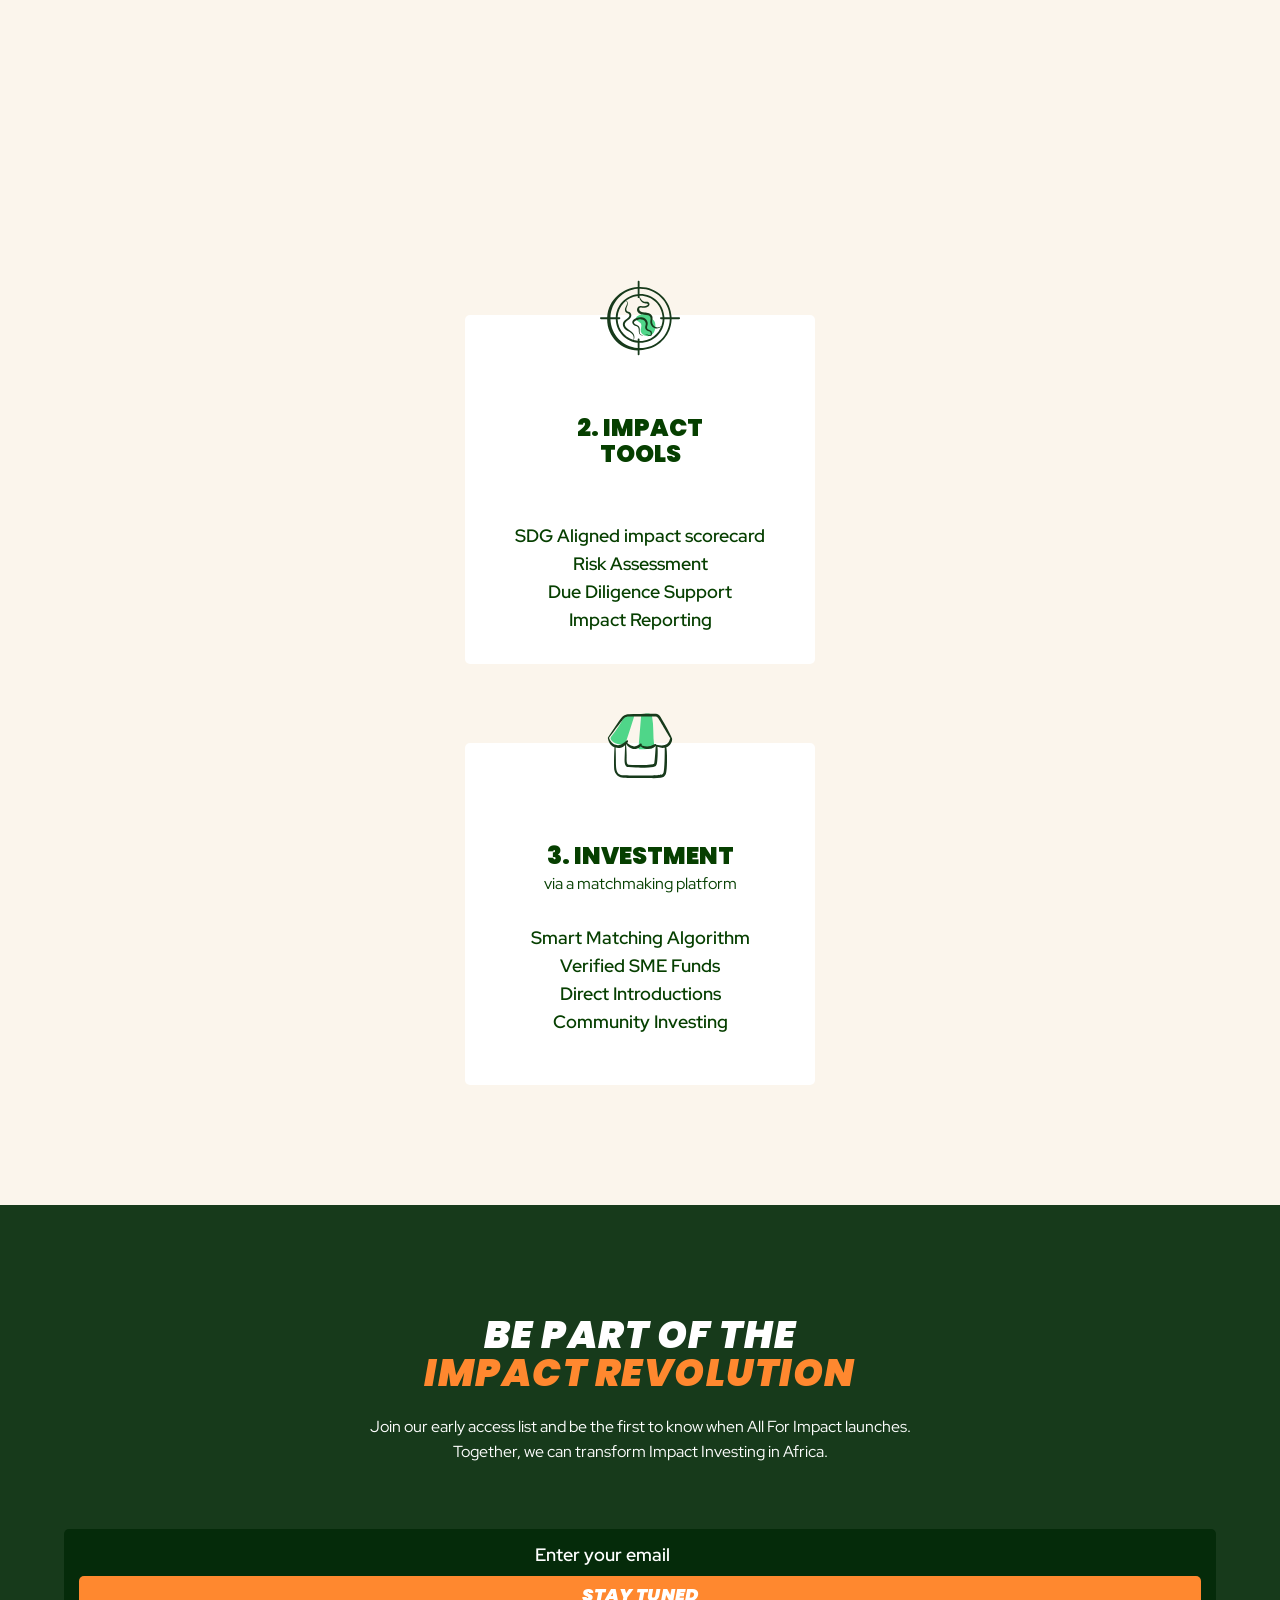
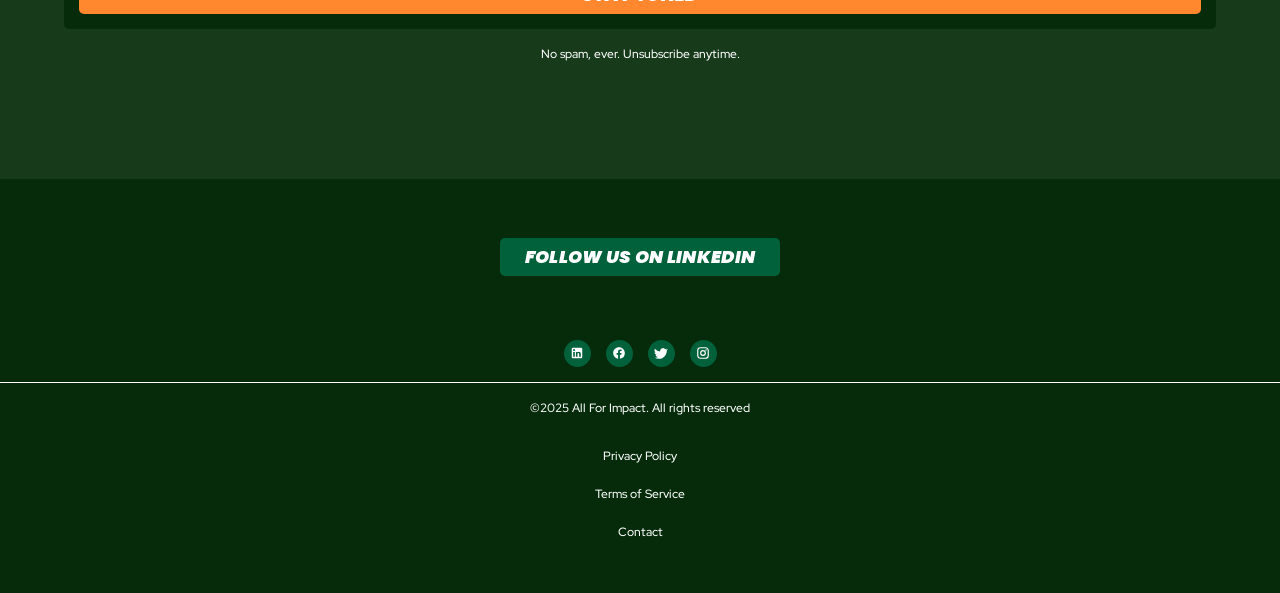
==== commit 4cb81cb0: "add document" ====
--- a/index.html
+++ b/index.html
@@ -38,7 +38,10 @@
     <div class="banner-spotlight" id="bannerSpotlight" style="s">
         <div class="banner-inner">
             <div class="banner-logo">
-                <img src="images/logo-banner.jfif" alt="Catalytic Capital Consortium">
+                <a href="https://catalyticcapitalconsortium.org/" target="__blank">
+                    <img src="images/logo-banner.jfif" alt="Catalytic Capital Consortium">
+                </a>
+                
             </div>
             <div class="banner-body">
                 <p class="banner-text" id="bannerText"></p>
--- a/style.css
+++ b/style.css
@@ -666,13 +666,13 @@
 
 .banner-spotlight {
   width: 100%;
-  background: linear-gradient(90deg, #d3cfa8, #ede7d4);
+  background: linear-gradient(90deg, #efa83f, #e38b08);
   color: #fff;
   padding: 12px 20px;
   display: flex;
   align-items: center;
   gap: 14px;
-  border-bottom: 2px solid #e8732a;
+
 }
 
 .banner-inner {
@@ -707,7 +707,7 @@
 
 .banner-text {
   font-family: 'Poppins', sans-serif;
-  font-size: 12px;
+  font-size: 14px;
   color: rgba(255, 255, 255, .88);
   line-height: 1.5;
   margin-bottom: 8px;
@@ -730,7 +730,7 @@
   background: rgba(255, 255, 255, .15);
   color: #fff;
   font-family: 'Poppins', sans-serif;
-  font-size: 11px;
+  font-size: 13px;
   font-weight: 600;
   padding: 5px 11px;
   border-radius: 4px;
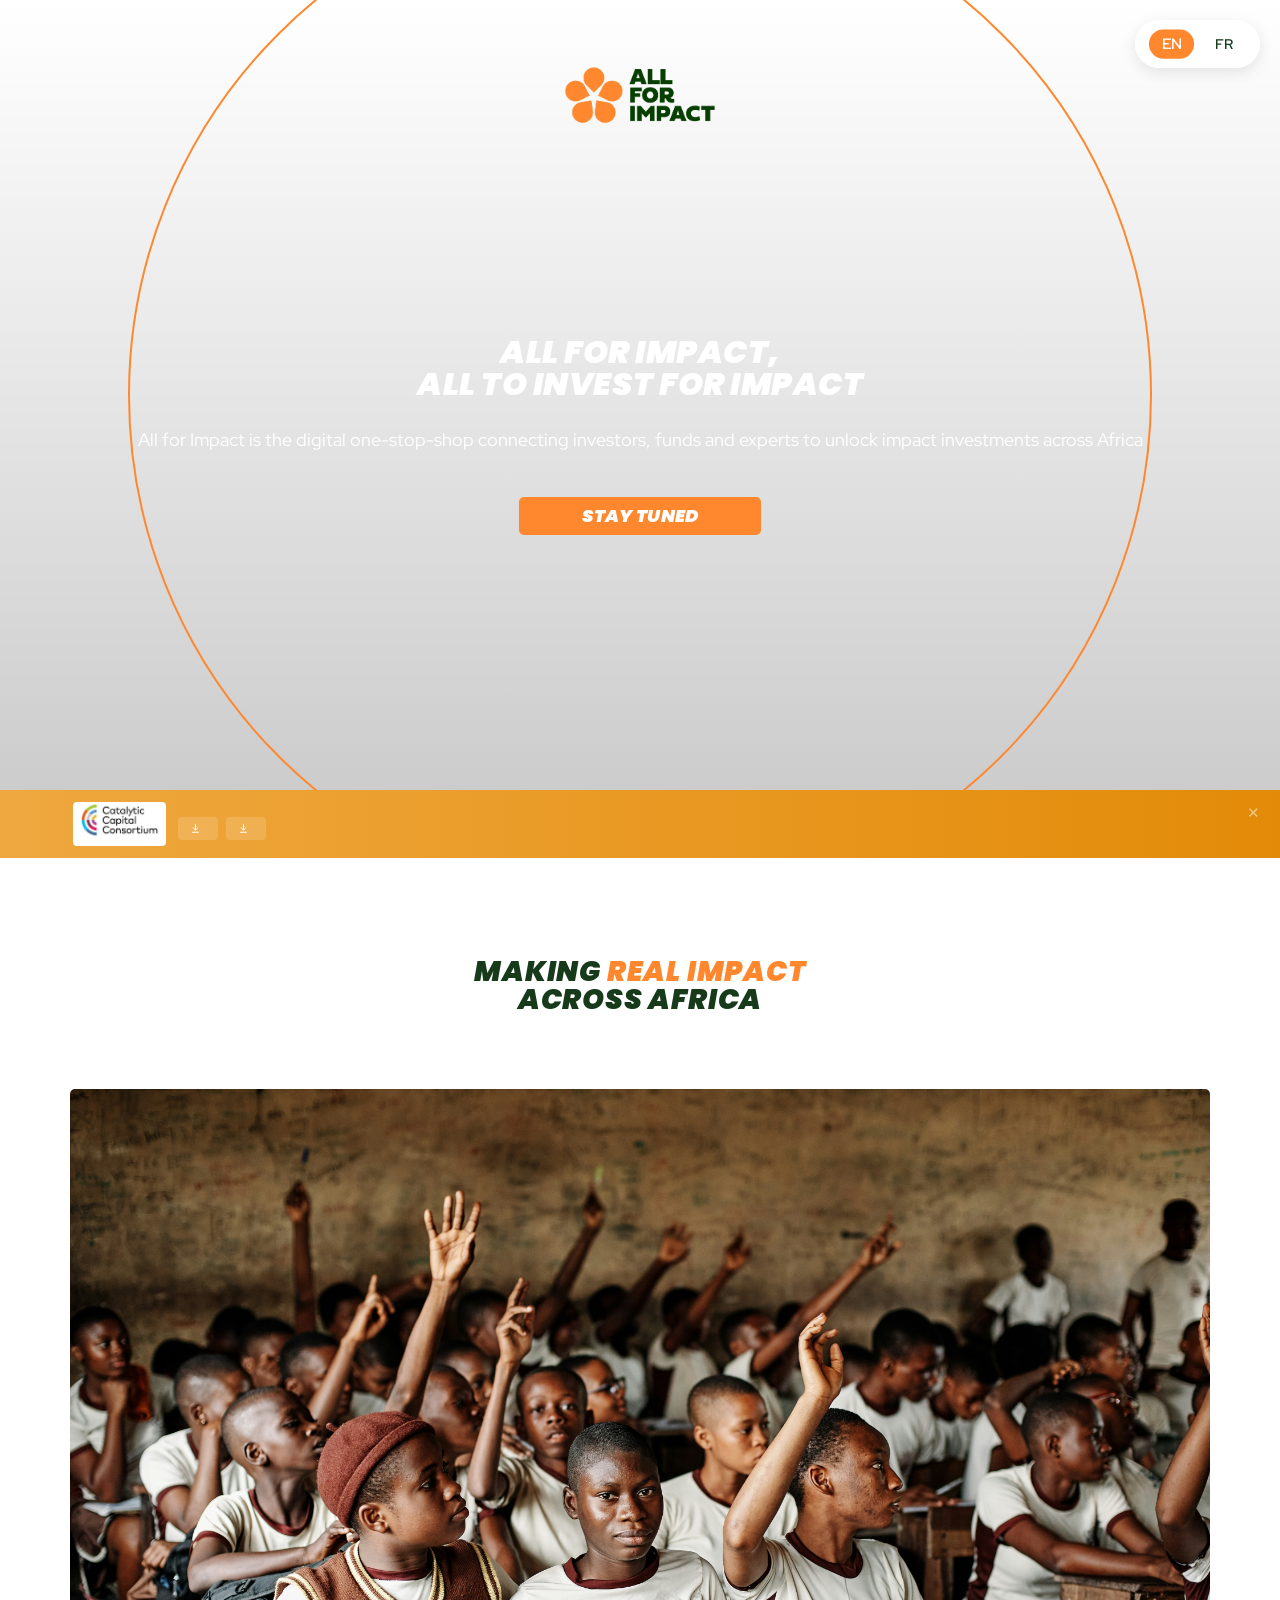
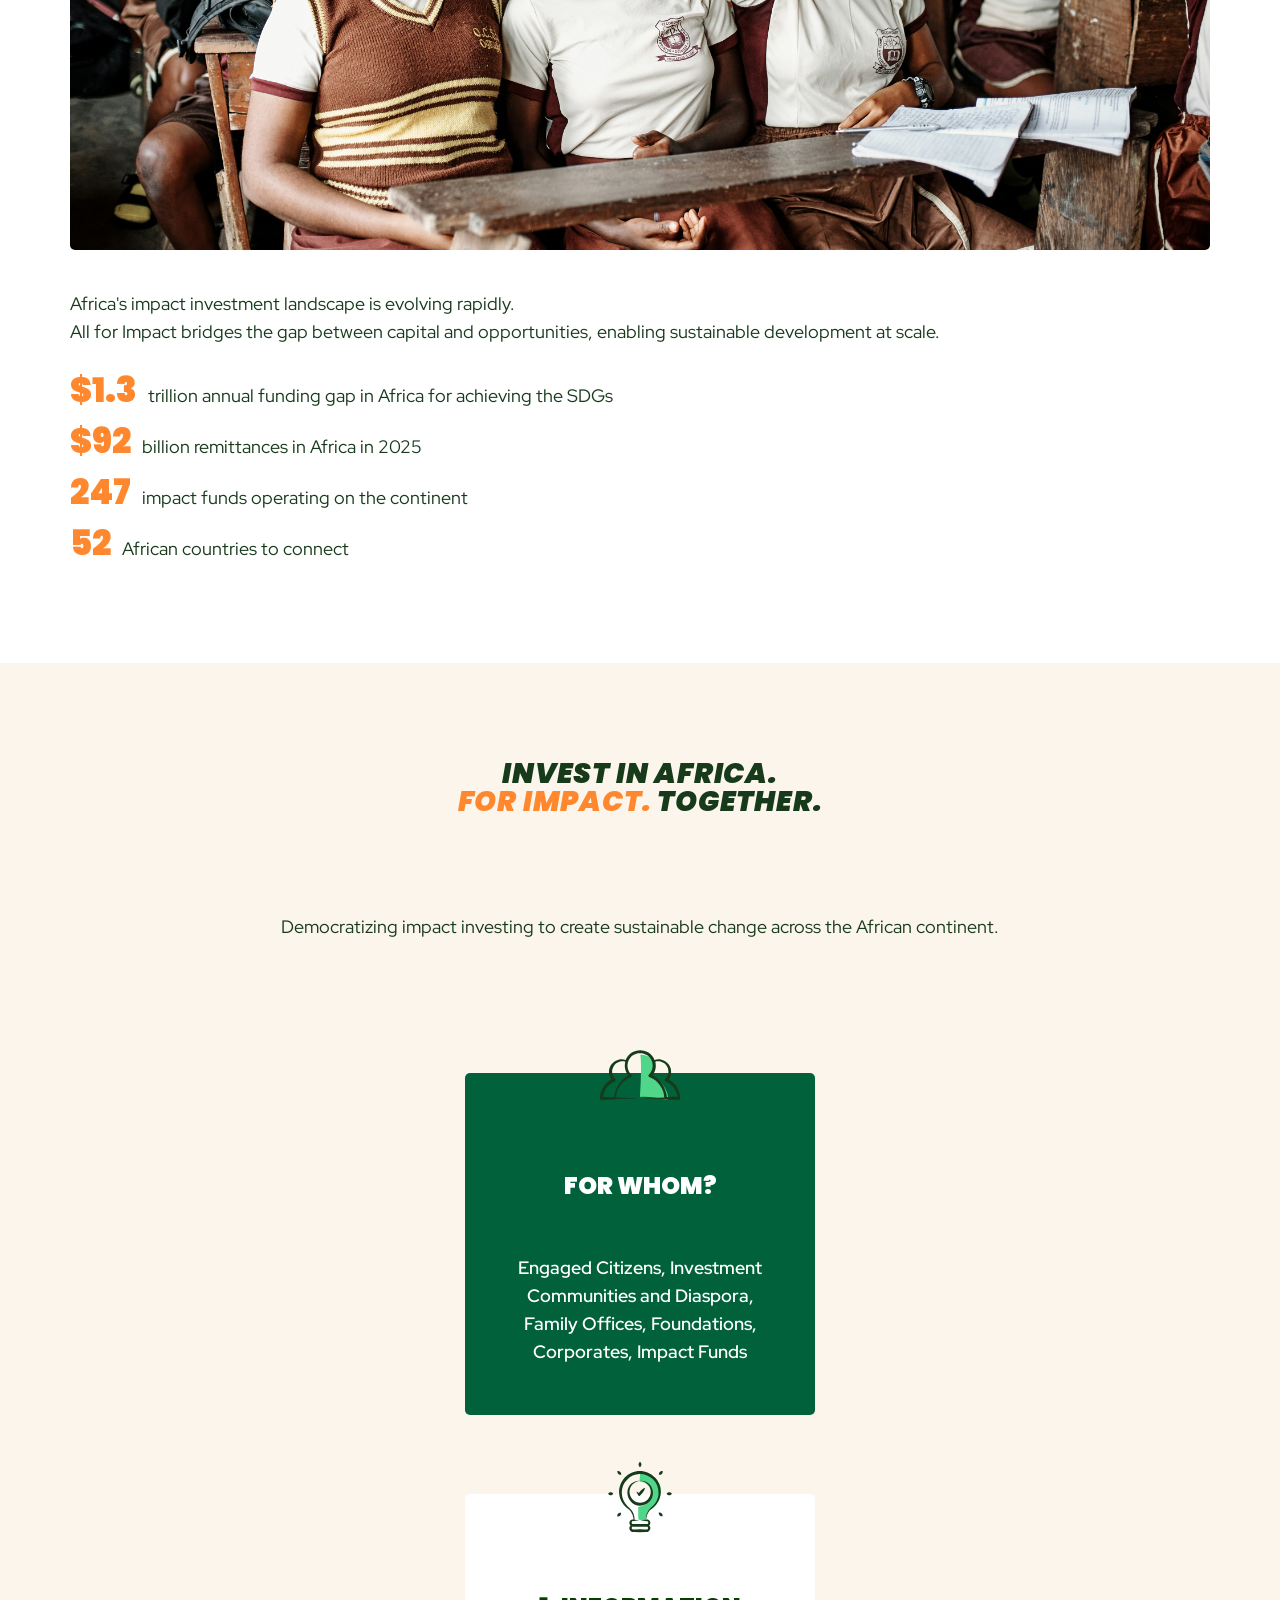
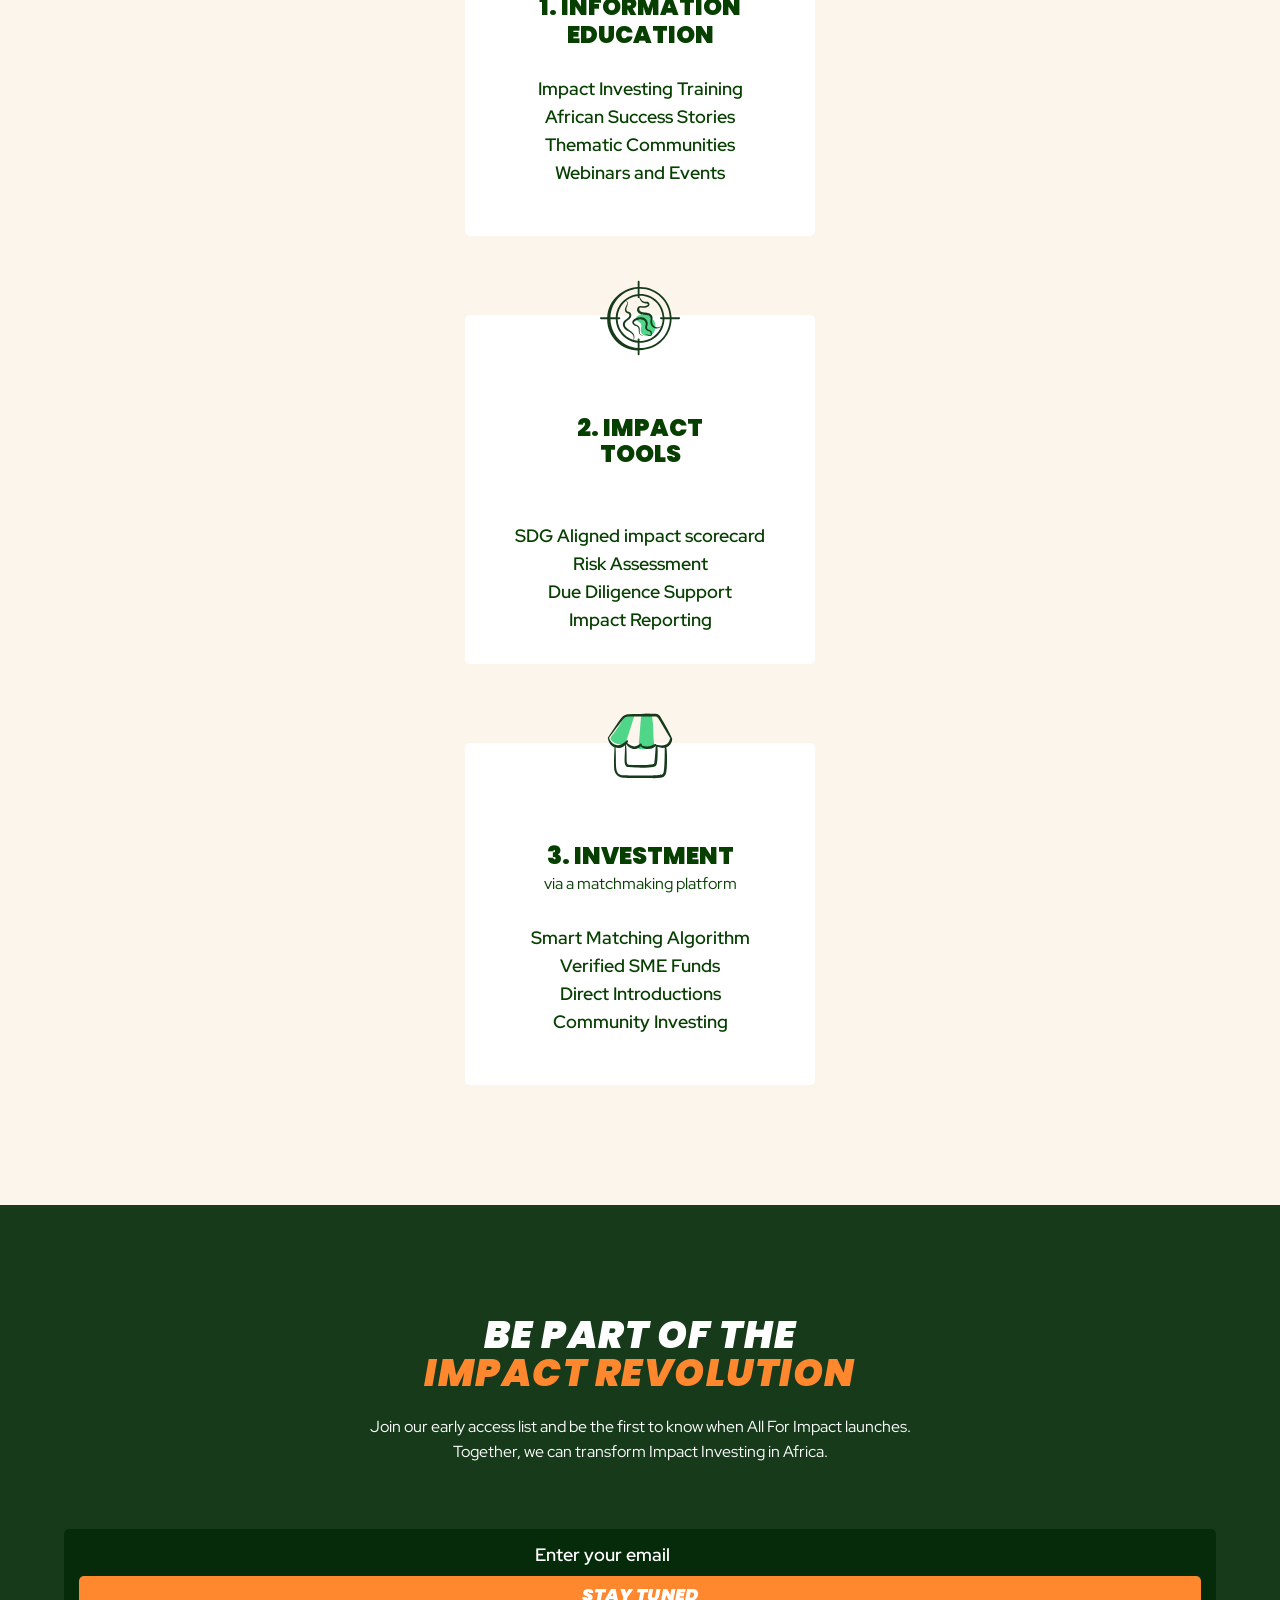
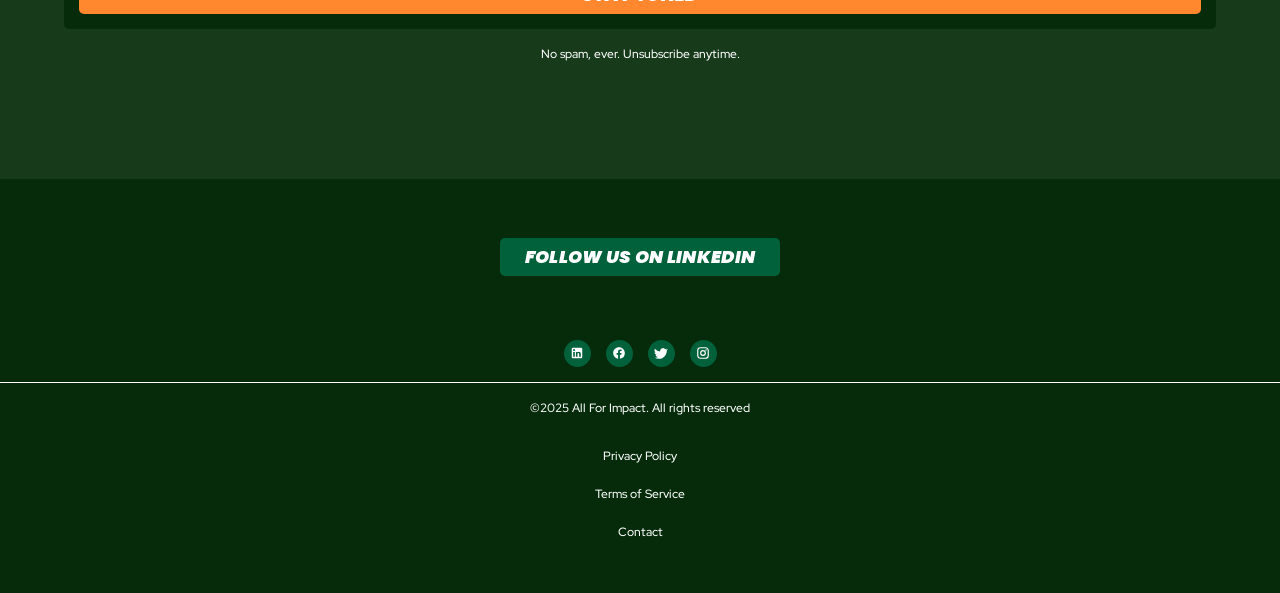
==== commit 449de3cc: "fix download button" ====
--- a/index.html
+++ b/index.html
@@ -35,7 +35,7 @@
     <!-- ============================================ -->
     <!-- BANNIÈRE C3 (avant tout le reste)            -->
     <!-- ============================================ -->
-    <div class="banner-spotlight" id="bannerSpotlight" style="s">
+    <div class="banner-spotlight" id="bannerSpotlight">
         <div class="banner-inner">
             <div class="banner-logo">
                 <a href="https://catalyticcapitalconsortium.org/" target="__blank">
@@ -490,11 +490,18 @@
         // ============================================
         document.querySelectorAll('a[href^="#"]').forEach(anchor => {
             anchor.addEventListener('click', function(e) {
+                const href = this.getAttribute('href');
+                if (!href || href === '#' || !href.startsWith('#')) return;
                 e.preventDefault();
-                const target = document.querySelector(this.getAttribute('href'));
+                const target = document.querySelector(href);
                 if (target) target.scrollIntoView({ behavior: 'smooth' });
             });
         });
+
+
+
+
+
     </script>
     <script src="animation.js"></script>
 </body>
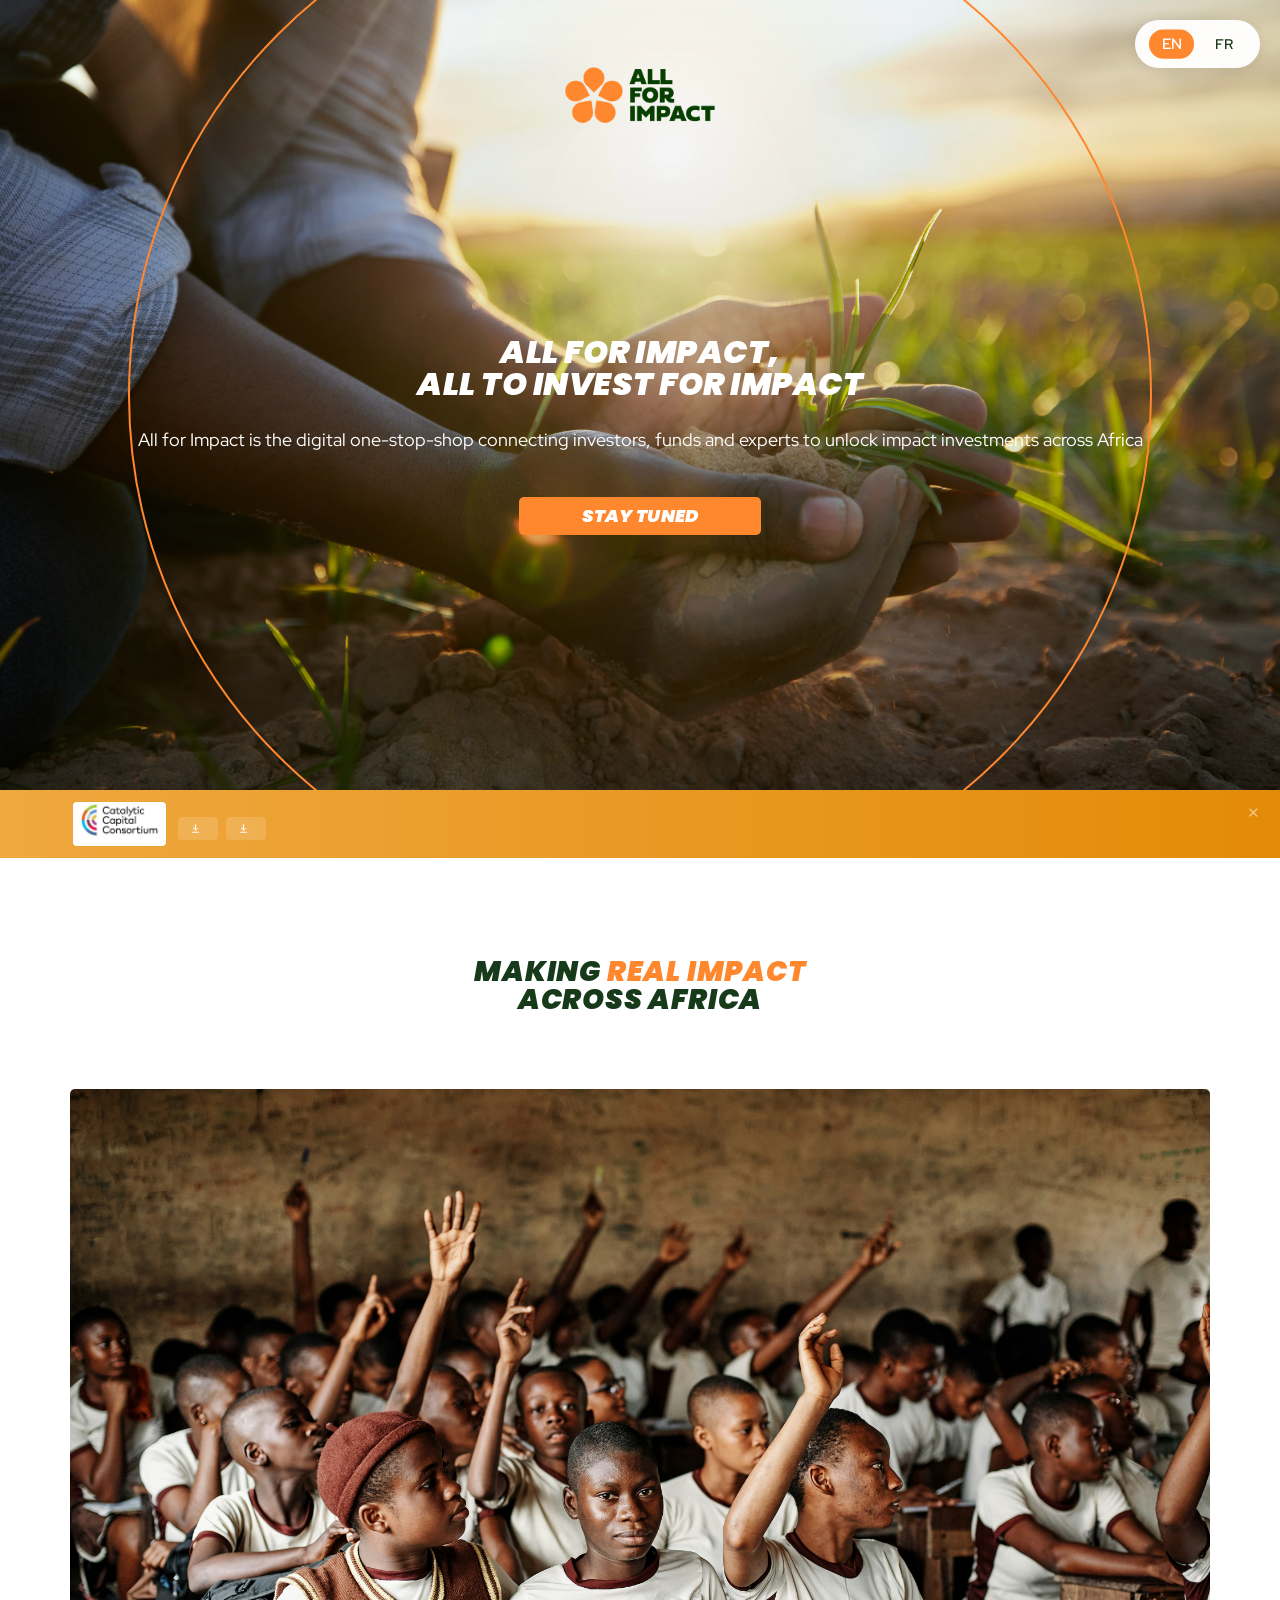
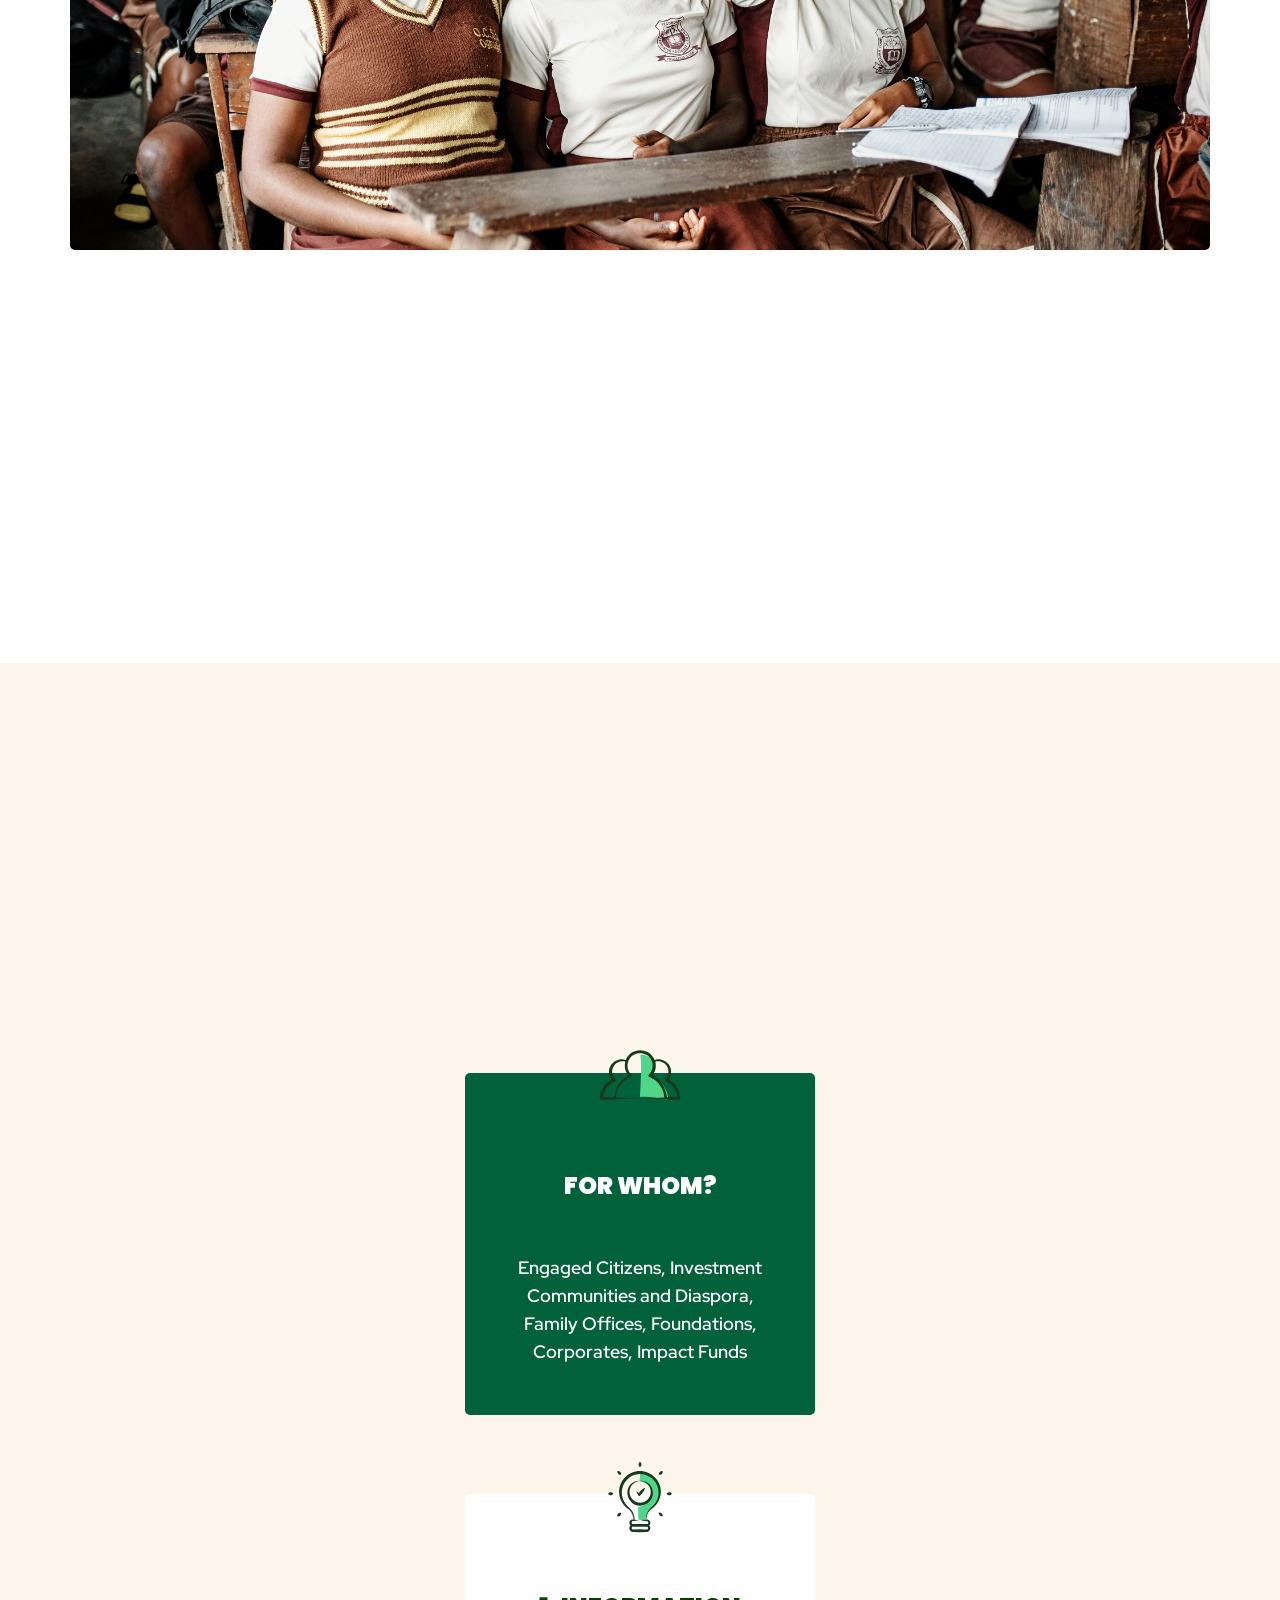
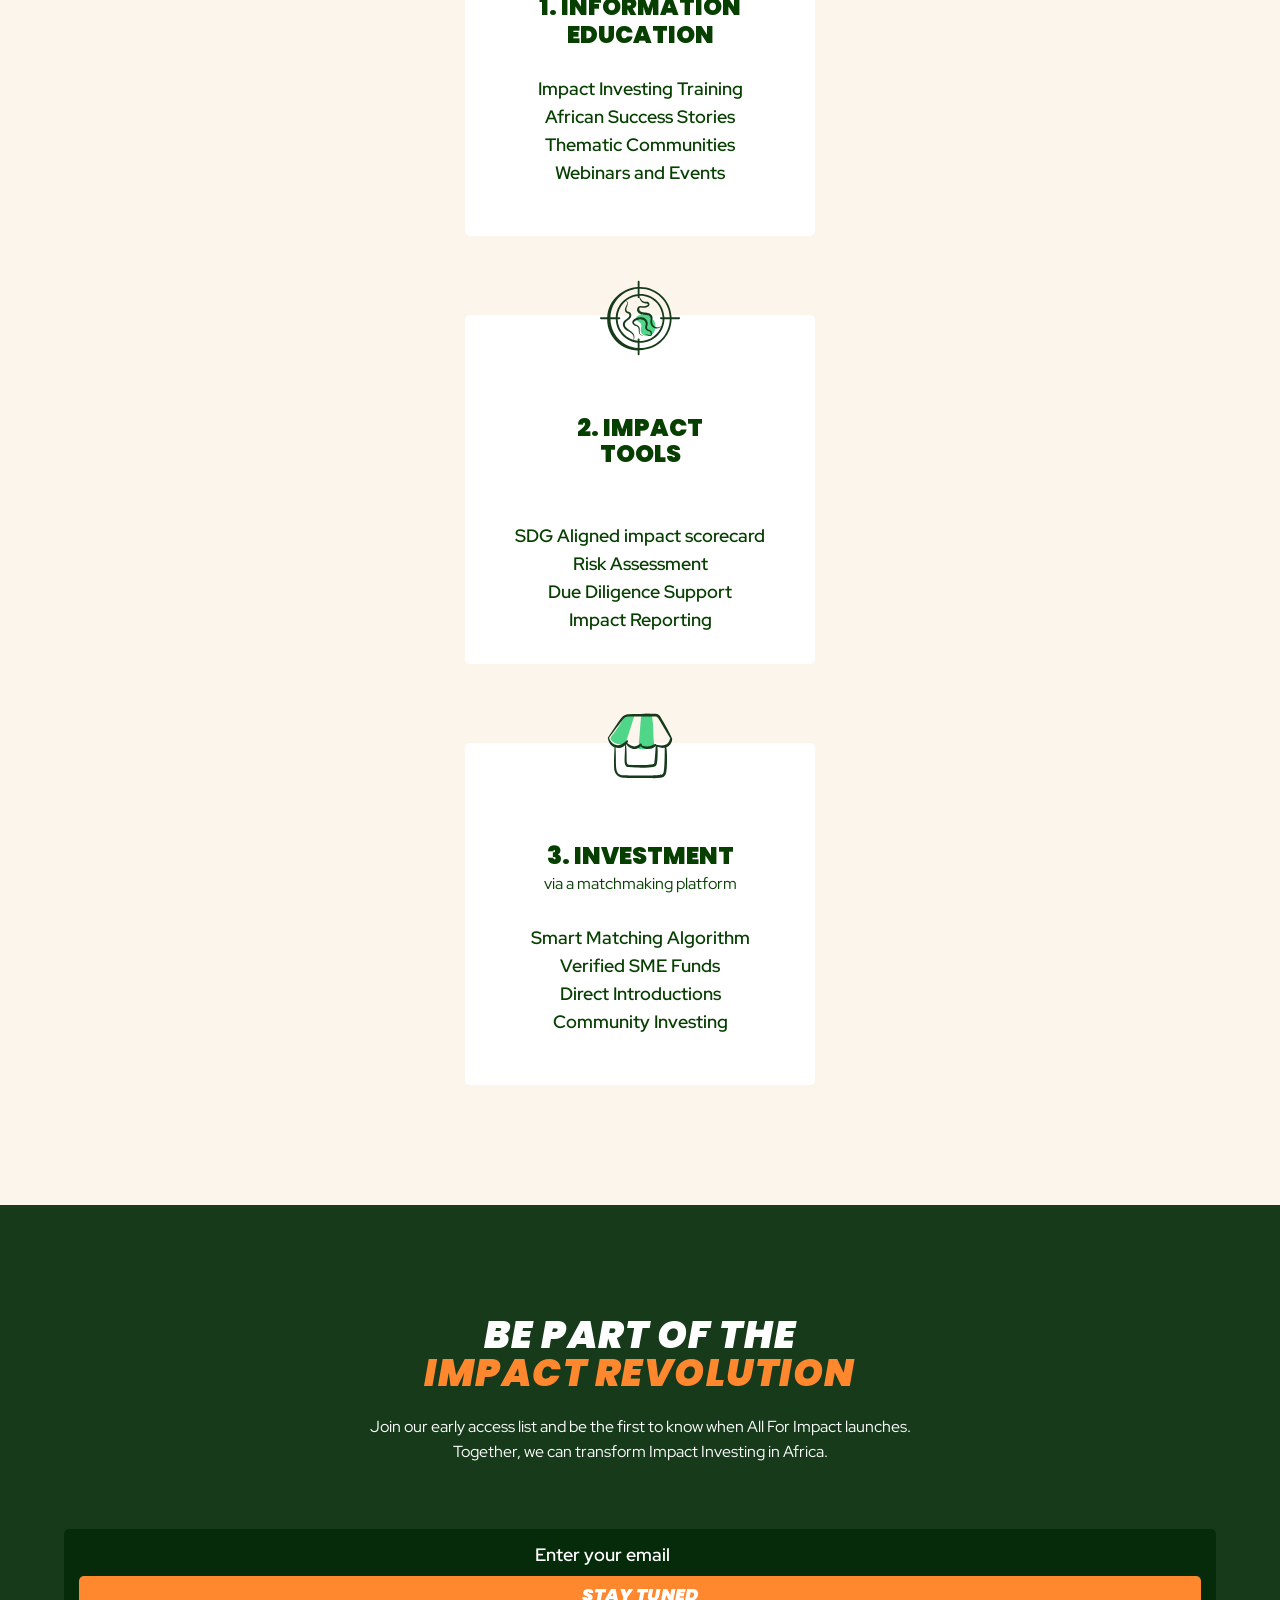
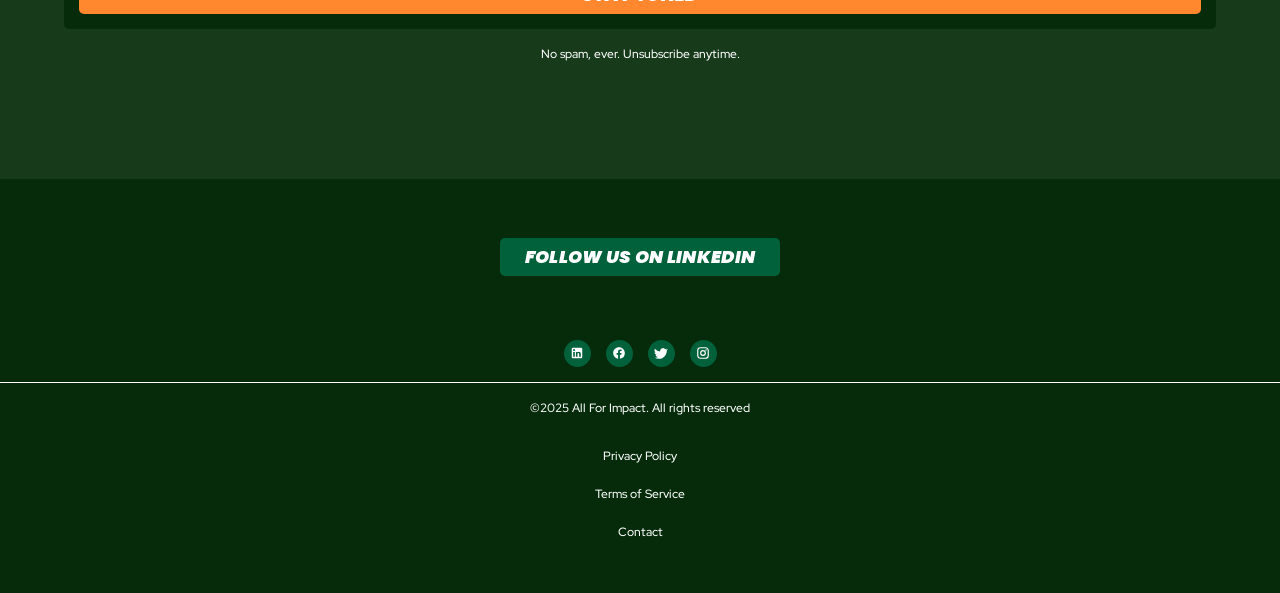
==== commit 7d82c1f5: "optimise photo" ====
--- a/index.html
+++ b/index.html
@@ -8,6 +8,7 @@
     <link rel="preconnect" href="https://fonts.gstatic.com" crossorigin>
     <link href="https://fonts.googleapis.com/css2?family=Poppins:ital,wght@0,300;0,400;0,500;0,600;0,700;0,800;0,900;1,300;1,400;1,500;1,600;1,700;1,800;1,900&family=Red+Hat+Display:wght@300;400;500;600;700;800;900&display=swap" rel="stylesheet">
     <link rel="stylesheet" href="style.css">
+    <link rel="preload" as="image" href="images/hero.webp">
     <link rel="icon" type="image/png" sizes="32x32" href="images/logo.png">
     <link rel="icon" type="image/png" sizes="16x16" href="images/logo.png">
     <link rel="apple-touch-icon" sizes="180x180" href="images/logo.png">
--- a/style.css
+++ b/style.css
@@ -54,8 +54,9 @@
             flex-direction: column;
             align-items: center;
             justify-content: flex-start;
+            background-color: #173A1B;
             background: linear-gradient(rgba(0, 0, 0, -7), rgba(0, 0, 0, 0.2)),
-                        url('images/hero.jpg') center/cover;
+                        url('images/hero.webp') center/cover;
             overflow: hidden;
         }
 
